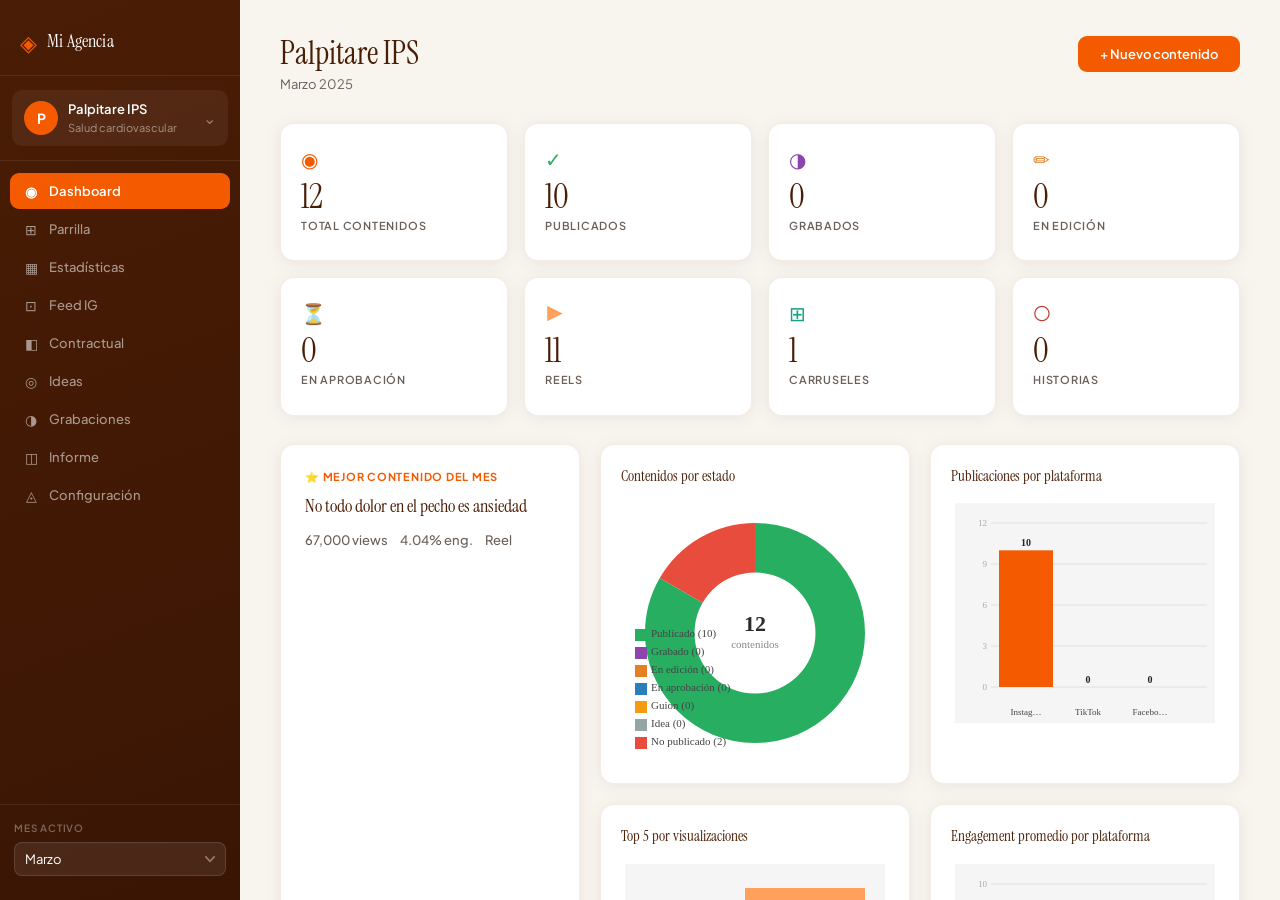
==== index.html @ dc3cc734 "Dashboard v3 — multi-marca, estadísticas, feed IG, gráficas Canvas, nuevo diseño editorial" ====
<!DOCTYPE html>
<html lang="es">
<head>
  <meta charset="UTF-8" />
  <meta name="viewport" content="width=device-width, initial-scale=1.0" />
  <title>Mi Agencia — Dashboard</title>
  <link rel="preconnect" href="https://fonts.googleapis.com" />
  <link rel="preconnect" href="https://fonts.gstatic.com" crossorigin />
  <link href="https://fonts.googleapis.com/css2?family=Instrument+Serif:ital@0;1&family=Plus+Jakarta+Sans:wght@300;400;500;600;700&display=swap" rel="stylesheet" />
  <link rel="stylesheet" href="styles.css" />
</head>
<body>

<!-- ══════════════════════════════════════════════
     SIDEBAR
═══════════════════════════════════════════════ -->
<aside class="sidebar" id="sidebar">

  <!-- Logo -->
  <div class="sidebar-logo">
    <span class="logo-icon">◈</span>
    <span class="logo-text">Mi Agencia</span>
  </div>

  <!-- Brand switcher -->
  <div class="brand-switcher" id="brandSwitcher">
    <div class="brand-current" id="brandCurrentBtn" onclick="toggleBrandDropdown()">
      <div class="brand-avatar" id="sidebarBrandAvatar"></div>
      <div class="brand-info">
        <div class="brand-name" id="sidebarBrandName">Cargando...</div>
        <div class="brand-sector" id="sidebarBrandSector"></div>
      </div>
      <span class="brand-chevron">⌄</span>
    </div>
    <div class="brand-dropdown" id="brandDropdown">
      <div class="brand-list" id="brandList"></div>
      <button class="btn-nueva-marca" onclick="openNuevaMarca()">+ Nueva marca</button>
    </div>
  </div>

  <!-- Navigation -->
  <nav class="sidebar-nav" id="sidebarNav">
    <button class="nav-item active" data-tab="dashboard"    onclick="switchTab('dashboard')"><span class="nav-icon">◉</span> Dashboard</button>
    <button class="nav-item"        data-tab="parrilla"     onclick="switchTab('parrilla')"><span class="nav-icon">⊞</span> Parrilla</button>
    <button class="nav-item"        data-tab="estadisticas" onclick="switchTab('estadisticas')"><span class="nav-icon">▦</span> Estadísticas</button>
    <button class="nav-item"        data-tab="feed"         onclick="switchTab('feed')"><span class="nav-icon">⊡</span> Feed IG</button>
    <button class="nav-item"        data-tab="contractual"  onclick="switchTab('contractual')"><span class="nav-icon">◧</span> Contractual</button>
    <button class="nav-item"        data-tab="ideas"        onclick="switchTab('ideas')"><span class="nav-icon">◎</span> Ideas</button>
    <button class="nav-item"        data-tab="grabaciones"  onclick="switchTab('grabaciones')"><span class="nav-icon">◑</span> Grabaciones</button>
    <button class="nav-item"        data-tab="informe"      onclick="switchTab('informe')"><span class="nav-icon">◫</span> Informe</button>
    <button class="nav-item"        data-tab="configuracion" onclick="switchTab('configuracion')"><span class="nav-icon">◬</span> Configuración</button>
  </nav>

  <!-- Month selector -->
  <div class="sidebar-month">
    <label class="month-label">Mes activo</label>
    <select class="month-select" id="monthSelect" onchange="onMonthChange()">
      <option>Enero</option><option>Febrero</option><option>Marzo</option>
      <option>Abril</option><option>Mayo</option><option>Junio</option>
      <option>Julio</option><option>Agosto</option><option>Septiembre</option>
      <option>Octubre</option><option>Noviembre</option><option>Diciembre</option>
    </select>
  </div>

</aside>

<!-- ══════════════════════════════════════════════
     MAIN CONTENT
═══════════════════════════════════════════════ -->
<main class="main-content" id="mainContent">

  <!-- ── TAB: DASHBOARD ── -->
  <div class="tab-panel active" id="tab-dashboard">
    <div class="page-header">
      <div>
        <h1 class="page-title" id="dashBrandName">Dashboard</h1>
        <p class="page-subtitle" id="dashMonth"></p>
      </div>
      <button class="btn-primary" onclick="openNuevoContenido()">+ Nuevo contenido</button>
    </div>
    <div class="kpi-grid" id="kpiGrid"></div>
    <div class="dashboard-lower">
      <div class="best-content-card" id="bestContentCard"></div>
      <div class="charts-grid-2x2">
        <div class="chart-card">
          <h3 class="chart-title">Contenidos por estado</h3>
          <canvas id="chartDonut" width="260" height="260"></canvas>
        </div>
        <div class="chart-card">
          <h3 class="chart-title">Publicaciones por plataforma</h3>
          <canvas id="chartPlatforms" width="260" height="220"></canvas>
        </div>
        <div class="chart-card">
          <h3 class="chart-title">Top 5 por visualizaciones</h3>
          <canvas id="chartTop5" width="260" height="220"></canvas>
        </div>
        <div class="chart-card">
          <h3 class="chart-title">Engagement promedio por plataforma</h3>
          <canvas id="chartEngagement" width="260" height="220"></canvas>
        </div>
      </div>
    </div>
    <div class="compliance-section" id="dashCompliance"></div>
  </div>

  <!-- ── TAB: PARRILLA ── -->
  <div class="tab-panel" id="tab-parrilla">
    <div class="page-header">
      <div>
        <h1 class="page-title">Parrilla de contenidos</h1>
        <p class="page-subtitle" id="parrillaBrandMonth"></p>
      </div>
      <button class="btn-primary" onclick="openNuevoContenido()">+ Nuevo contenido</button>
    </div>
    <div class="filter-row">
      <div class="filter-group">
        <label>Mes</label>
        <select id="filterMes" onchange="renderParrilla()">
          <option value="">Todos</option>
          <option>Enero</option><option>Febrero</option><option>Marzo</option>
          <option>Abril</option><option>Mayo</option><option>Junio</option>
          <option>Julio</option><option>Agosto</option><option>Septiembre</option>
          <option>Octubre</option><option>Noviembre</option><option>Diciembre</option>
        </select>
      </div>
      <div class="filter-group">
        <label>Estado</label>
        <select id="filterEstado" onchange="renderParrilla()">
          <option value="">Todos</option>
          <option>Idea</option><option>Guion</option><option>Grabado</option>
          <option>En edición</option><option>En aprobación</option>
          <option>Aprobado</option><option>Publicado</option><option>No publicado</option>
        </select>
      </div>
      <div class="filter-group">
        <label>Tipo</label>
        <select id="filterTipo" onchange="renderParrilla()">
          <option value="">Todos</option>
          <option>Reel</option><option>Carrusel</option><option>Historia</option><option>Post</option>
        </select>
      </div>
      <div class="filter-group">
        <label>Plataforma</label>
        <select id="filterPlataforma" onchange="renderParrilla()">
          <option value="">Todas</option>
          <option value="ig">Instagram</option>
          <option value="tk">TikTok</option>
          <option value="fb">Facebook</option>
        </select>
      </div>
    </div>
    <div class="table-wrapper">
      <table class="data-table" id="parrillaTable">
        <thead>
          <tr>
            <th>#</th><th>Mes</th><th>Tipo</th><th>Tema / Idea</th><th>Objetivo</th>
            <th>Estado</th><th>IG</th><th>TK</th><th>FB</th>
            <th>Hook</th><th>CTA</th><th>Obs</th><th>F. Aprobación</th><th>Acciones</th>
          </tr>
        </thead>
        <tbody id="parrillaBody"></tbody>
      </table>
    </div>
  </div>

  <!-- ── TAB: ESTADÍSTICAS ── -->
  <div class="tab-panel" id="tab-estadisticas">
    <div class="page-header">
      <div>
        <h1 class="page-title">Estadísticas</h1>
        <p class="page-subtitle" id="statsBrandMonth"></p>
      </div>
    </div>
    <div class="stats-summary-grid" id="statsSummary"></div>
    <div class="table-wrapper" style="margin-top:24px;">
      <table class="data-table" id="statsTable">
        <thead>
          <tr>
            <th>#</th><th>Contenido</th><th>Tipo</th>
            <th>IG Views</th><th>IG Eng%</th>
            <th>TK Views</th><th>TK Eng%</th>
            <th>FB Views</th><th>Acciones</th>
          </tr>
        </thead>
        <tbody id="statsBody"></tbody>
      </table>
    </div>
    <div class="charts-grid-2col" style="margin-top:32px;">
      <div class="chart-card">
        <h3 class="chart-title">Top contenidos por visualizaciones</h3>
        <canvas id="chartStatsTop" width="340" height="240"></canvas>
      </div>
      <div class="chart-card">
        <h3 class="chart-title">Engagement por plataforma</h3>
        <canvas id="chartStatsEng" width="340" height="240"></canvas>
      </div>
    </div>
  </div>

  <!-- ── TAB: FEED IG ── -->
  <div class="tab-panel" id="tab-feed">
    <div class="page-header">
      <div>
        <h1 class="page-title">Feed Instagram</h1>
        <p class="page-subtitle" id="feedBrandMonth"></p>
      </div>
      <div class="feed-header-actions">
        <div class="toggle-group">
          <button class="toggle-btn active" id="btnGridView"  onclick="setFeedView('grid')">⊞ Grid View</button>
          <button class="toggle-btn"        id="btnPhoneView" onclick="setFeedView('phone')">📱 Vista Celular</button>
        </div>
        <button class="btn-secondary" onclick="markFeedApproved()">Marcar feed aprobado</button>
      </div>
    </div>
    <div class="feed-approval-bar" id="feedApprovalBar"></div>
    <!-- Grid view -->
    <div id="feedGridView">
      <div class="feed-grid" id="feedGrid"></div>
      <div class="feed-legend" id="feedLegend"></div>
    </div>
    <!-- Phone view -->
    <div id="feedPhoneView" style="display:none;">
      <div class="phone-mockup-wrap">
        <div class="phone-mockup">
          <div class="phone-screen">
            <div class="ig-header">
              <div class="ig-profile-pic" id="igProfilePic"></div>
              <span class="ig-handle" id="igHandle">palpitare_ips</span>
            </div>
            <div class="feed-grid-phone" id="feedGridPhone"></div>
          </div>
        </div>
      </div>
    </div>
  </div>

  <!-- ── TAB: CONTRACTUAL ── -->
  <div class="tab-panel" id="tab-contractual">
    <div class="page-header">
      <div>
        <h1 class="page-title">Seguimiento contractual</h1>
        <p class="page-subtitle" id="contractBrandMonth"></p>
      </div>
    </div>
    <div id="contractualContent"></div>
  </div>

  <!-- ── TAB: IDEAS ── -->
  <div class="tab-panel" id="tab-ideas">
    <div class="page-header">
      <div>
        <h1 class="page-title">Banco de ideas</h1>
        <p class="page-subtitle" id="ideasBrandMonth"></p>
      </div>
      <button class="btn-primary" onclick="openNuevaIdea()">+ Nueva idea</button>
    </div>
    <div class="table-wrapper">
      <table class="data-table" id="ideasTable">
        <thead>
          <tr>
            <th>#</th><th>Idea</th><th>Hook</th><th>Categoría</th><th>Prioridad</th>
            <th>Plataforma</th><th>Referencia</th><th>Estado</th>
            <th>Fecha usada</th><th>¿Funcionó?</th><th>Métricas</th><th>Acciones</th>
          </tr>
        </thead>
        <tbody id="ideasBody"></tbody>
      </table>
    </div>
  </div>

  <!-- ── TAB: GRABACIONES ── -->
  <div class="tab-panel" id="tab-grabaciones">
    <div class="page-header">
      <div>
        <h1 class="page-title">Sesiones de grabación</h1>
        <p class="page-subtitle" id="grabBrandMonth"></p>
      </div>
      <button class="btn-primary" onclick="openNuevaGrabacion()">+ Nueva sesión</button>
    </div>
    <div class="table-wrapper">
      <table class="data-table" id="grabTable">
        <thead>
          <tr>
            <th>#</th><th>Fecha</th><th>Lugar</th><th>Persona</th>
            <th>Videos</th><th>Tomas</th><th>Pendientes</th>
            <th>Vestuario</th><th>Props</th><th>Estado edición</th>
            <th>F. Entrega</th><th>Obs</th><th>Acciones</th>
          </tr>
        </thead>
        <tbody id="grabBody"></tbody>
      </table>
    </div>
  </div>

  <!-- ── TAB: INFORME ── -->
  <div class="tab-panel" id="tab-informe">
    <div class="page-header">
      <div>
        <h1 class="page-title">Informe mensual</h1>
        <p class="page-subtitle" id="informeBrandMonth"></p>
      </div>
      <div style="display:flex;gap:12px;flex-wrap:wrap;">
        <button class="btn-primary"   onclick="generateInforme()">Generar informe</button>
        <button class="btn-secondary" onclick="copyInforme()">Copiar</button>
        <button class="btn-secondary" onclick="downloadInforme()">Descargar .txt</button>
      </div>
    </div>
    <div id="informeContent"></div>
  </div>

  <!-- ── TAB: CONFIGURACIÓN ── -->
  <div class="tab-panel" id="tab-configuracion">
    <div class="page-header">
      <div>
        <h1 class="page-title">Configuración de marca</h1>
        <p class="page-subtitle" id="configBrandName"></p>
      </div>
    </div>
    <div id="configuracionContent"></div>
  </div>

</main>

<!-- ══════════════════════════════════════════════
     TOAST NOTIFICATION
═══════════════════════════════════════════════ -->
<div class="toast" id="toast"></div>

<!-- ══════════════════════════════════════════════
     MODALS
═══════════════════════════════════════════════ -->

<!-- Modal: Nuevo/Editar Contenido -->
<div class="modal-overlay" id="modal-contenido">
  <div class="modal modal-large">
    <div class="modal-header">
      <h2 class="modal-title" id="modalContenidoTitle">Nuevo contenido</h2>
      <button class="modal-close" onclick="closeModal('modal-contenido')">✕</button>
    </div>
    <div class="modal-body">
      <input type="hidden" id="contenidoId" />
      <div class="form-section">
        <h3 class="form-section-title">Información general</h3>
        <div class="form-grid-3">
          <div class="form-group">
            <label>Mes</label>
            <select id="cMes">
              <option>Enero</option><option>Febrero</option><option>Marzo</option>
              <option>Abril</option><option>Mayo</option><option>Junio</option>
              <option>Julio</option><option>Agosto</option><option>Septiembre</option>
              <option>Octubre</option><option>Noviembre</option><option>Diciembre</option>
            </select>
          </div>
          <div class="form-group">
            <label>Tipo</label>
            <select id="cTipo">
              <option>Reel</option><option>Carrusel</option><option>Historia</option><option>Post</option>
            </select>
          </div>
          <div class="form-group">
            <label>Objetivo</label>
            <select id="cObjetivo">
              <option>Educación</option><option>Autoridad</option>
              <option>Conversión</option><option>Humanización</option>
            </select>
          </div>
        </div>
        <div class="form-group">
          <label>Tema / Idea</label>
          <input type="text" id="cIdea" placeholder="Describe el tema del contenido..." />
        </div>
        <div class="form-grid-2">
          <div class="form-group">
            <label>Hook</label>
            <input type="text" id="cHook" placeholder="¿Qué engancha al inicio?" />
          </div>
          <div class="form-group">
            <label>CTA</label>
            <input type="text" id="cCta" placeholder="Llamada a la acción..." />
          </div>
        </div>
        <div class="form-grid-3">
          <div class="form-group">
            <label>Estado</label>
            <select id="cEstado">
              <option>Idea</option><option>Guion</option><option>Grabado</option>
              <option>En edición</option><option>En aprobación</option>
              <option>Aprobado</option><option>Publicado</option><option>No publicado</option>
            </select>
          </div>
          <div class="form-group">
            <label>Aprobó cliente</label>
            <select id="cClientAprobo">
              <option value="">— Sin definir —</option>
              <option>Sí</option><option>No</option><option>Pendiente</option>
            </select>
          </div>
          <div class="form-group">
            <label>Fecha aprobación</label>
            <input type="date" id="cFechaAprobacion" />
          </div>
        </div>
        <div class="form-group">
          <label>Observaciones</label>
          <textarea id="cObs" rows="2" placeholder="Notas adicionales..."></textarea>
        </div>
      </div>

      <div class="form-section">
        <h3 class="form-section-title">Publicación por plataforma</h3>
        <div id="platformAccordions"></div>
      </div>
    </div>
    <div class="modal-footer">
      <button class="btn-ghost"    onclick="closeModal('modal-contenido')">Cancelar</button>
      <button class="btn-primary"  onclick="saveContenido()">Guardar contenido</button>
    </div>
  </div>
</div>

<!-- Modal: Stats -->
<div class="modal-overlay" id="modal-stats">
  <div class="modal modal-large">
    <div class="modal-header">
      <h2 class="modal-title" id="statsModalTitle">Estadísticas del contenido</h2>
      <button class="modal-close" onclick="closeModal('modal-stats')">✕</button>
    </div>
    <div class="modal-body">
      <input type="hidden" id="statsContenidoId" />
      <p class="stats-content-name" id="statsContenidoName"></p>
      <div class="platform-tabs" id="statsPlatformTabs">
        <button class="platform-tab active" data-plat="instagram" onclick="switchStatsPlatform('instagram')">Instagram</button>
        <button class="platform-tab" data-plat="tiktok"    onclick="switchStatsPlatform('tiktok')">TikTok</button>
        <button class="platform-tab" data-plat="facebook"  onclick="switchStatsPlatform('facebook')">Facebook</button>
      </div>
      <div id="statsFormArea"></div>
      <div class="stats-engagement-box" id="statsEngagementBox"></div>
    </div>
    <div class="modal-footer">
      <button class="btn-ghost"   onclick="closeModal('modal-stats')">Cancelar</button>
      <button class="btn-primary" onclick="saveStats()">Guardar stats</button>
    </div>
  </div>
</div>

<!-- Modal: Idea -->
<div class="modal-overlay" id="modal-idea">
  <div class="modal">
    <div class="modal-header">
      <h2 class="modal-title" id="modalIdeaTitle">Nueva idea</h2>
      <button class="modal-close" onclick="closeModal('modal-idea')">✕</button>
    </div>
    <div class="modal-body">
      <input type="hidden" id="ideaId" />
      <div class="form-group">
        <label>Idea / Tema</label>
        <input type="text" id="iIdea" placeholder="Describe la idea..." />
      </div>
      <div class="form-group">
        <label>Hook</label>
        <input type="text" id="iHook" placeholder="¿Cómo enganchar?" />
      </div>
      <div class="form-grid-2">
        <div class="form-group">
          <label>Categoría</label>
          <select id="iCategoria">
            <option>Educación</option><option>Autoridad</option>
            <option>Conversión</option><option>Humanización</option><option>Tendencia</option>
          </select>
        </div>
        <div class="form-group">
          <label>Prioridad</label>
          <select id="iPrioridad">
            <option>Alta</option><option>Media</option><option>Baja</option>
          </select>
        </div>
      </div>
      <div class="form-grid-2">
        <div class="form-group">
          <label>Plataforma</label>
          <select id="iPlataforma">
            <option>Instagram</option><option>TikTok</option>
            <option>Facebook</option><option>Todas</option>
          </select>
        </div>
        <div class="form-group">
          <label>Estado</label>
          <select id="iEstado">
            <option>Pendiente</option><option>En uso</option>
            <option>Usada</option><option>Descartada</option>
          </select>
        </div>
      </div>
      <div class="form-group">
        <label>Referencia (URL o descripción)</label>
        <input type="text" id="iReferencia" placeholder="https://..." />
      </div>
      <div class="form-grid-2">
        <div class="form-group">
          <label>Fecha usada</label>
          <input type="date" id="iFechaUsada" />
        </div>
        <div class="form-group">
          <label>¿Funcionó?</label>
          <select id="iFunciono">
            <option value="">— Sin evaluar —</option>
            <option>Sí</option><option>No</option><option>Parcialmente</option>
          </select>
        </div>
      </div>
      <div class="form-group">
        <label>Métricas obtenidas</label>
        <textarea id="iMetricas" rows="2" placeholder="Ej: 20k views, 4.2% engagement..."></textarea>
      </div>
    </div>
    <div class="modal-footer">
      <button class="btn-ghost"   onclick="closeModal('modal-idea')">Cancelar</button>
      <button class="btn-primary" onclick="saveIdea()">Guardar idea</button>
    </div>
  </div>
</div>

<!-- Modal: Grabación -->
<div class="modal-overlay" id="modal-grabacion">
  <div class="modal modal-large">
    <div class="modal-header">
      <h2 class="modal-title" id="modalGrabTitle">Nueva sesión de grabación</h2>
      <button class="modal-close" onclick="closeModal('modal-grabacion')">✕</button>
    </div>
    <div class="modal-body">
      <input type="hidden" id="grabId" />
      <div class="form-grid-3">
        <div class="form-group">
          <label>Fecha</label>
          <input type="date" id="gFecha" />
        </div>
        <div class="form-group">
          <label>Lugar</label>
          <input type="text" id="gLugar" placeholder="Consultorio, estudio..." />
        </div>
        <div class="form-group">
          <label>Persona(s)</label>
          <input type="text" id="gPersona" placeholder="Dr. García, Paciente..." />
        </div>
      </div>
      <div class="form-grid-3">
        <div class="form-group">
          <label>Cantidad de videos</label>
          <input type="number" id="gVideos" min="0" placeholder="0" />
        </div>
        <div class="form-group">
          <label>Tomas totales</label>
          <input type="number" id="gTomas" min="0" placeholder="0" />
        </div>
        <div class="form-group">
          <label>Pendientes de grabar</label>
          <input type="number" id="gPendientes" min="0" placeholder="0" />
        </div>
      </div>
      <div class="form-grid-2">
        <div class="form-group">
          <label>Vestuario</label>
          <input type="text" id="gVestuario" placeholder="Describe el atuendo..." />
        </div>
        <div class="form-group">
          <label>Props / utilería</label>
          <input type="text" id="gProps" placeholder="Materiales, elementos..." />
        </div>
      </div>
      <div class="form-grid-2">
        <div class="form-group">
          <label>Estado de edición</label>
          <select id="gEstadoEdicion">
            <option>Sin editar</option><option>En edición</option>
            <option>Editado</option><option>Entregado</option>
          </select>
        </div>
        <div class="form-group">
          <label>Fecha de entrega</label>
          <input type="date" id="gFechaEntrega" />
        </div>
      </div>
      <div class="form-group">
        <label>Observaciones</label>
        <textarea id="gObs" rows="2" placeholder="Notas de la sesión..."></textarea>
      </div>
    </div>
    <div class="modal-footer">
      <button class="btn-ghost"   onclick="closeModal('modal-grabacion')">Cancelar</button>
      <button class="btn-primary" onclick="saveGrabacion()">Guardar sesión</button>
    </div>
  </div>
</div>

<!-- Modal: Nueva/Editar Marca -->
<div class="modal-overlay" id="modal-marca">
  <div class="modal">
    <div class="modal-header">
      <h2 class="modal-title" id="modalMarcaTitle">Nueva marca</h2>
      <button class="modal-close" onclick="closeModal('modal-marca')">✕</button>
    </div>
    <div class="modal-body">
      <input type="hidden" id="marcaId" />
      <div class="form-grid-2">
        <div class="form-group">
          <label>Nombre de marca</label>
          <input type="text" id="mNombre" placeholder="Ej: Palpitare IPS" />
        </div>
        <div class="form-group">
          <label>Sector / Industria</label>
          <input type="text" id="mSector" placeholder="Ej: Salud cardiovascular" />
        </div>
      </div>
      <div class="form-grid-2">
        <div class="form-group">
          <label>Color de marca</label>
          <input type="color" id="mColor" value="#F45A00" />
        </div>
        <div class="form-group"></div>
      </div>
      <div class="form-grid-3">
        <div class="form-group">
          <label>Handle Instagram</label>
          <input type="text" id="mIgHandle" placeholder="@cuenta" />
        </div>
        <div class="form-group">
          <label>Handle TikTok</label>
          <input type="text" id="mTkHandle" placeholder="@cuenta" />
        </div>
        <div class="form-group">
          <label>Página Facebook</label>
          <input type="text" id="mFbHandle" placeholder="Nombre de página" />
        </div>
      </div>
      <div class="form-group">
        <label>Plataformas activas</label>
        <div class="checkboxes-row">
          <label class="checkbox-label"><input type="checkbox" id="mPlatIg" value="instagram" /> Instagram</label>
          <label class="checkbox-label"><input type="checkbox" id="mPlatTk" value="tiktok" /> TikTok</label>
          <label class="checkbox-label"><input type="checkbox" id="mPlatFb" value="facebook" /> Facebook</label>
          <label class="checkbox-label"><input type="checkbox" id="mPlatYt" value="youtube" /> YouTube</label>
          <label class="checkbox-label"><input type="checkbox" id="mPlatLi" value="linkedin" /> LinkedIn</label>
        </div>
      </div>
      <div class="form-grid-3">
        <div class="form-group">
          <label>Mínimo publicaciones/mes</label>
          <input type="number" id="mMinPub" min="1" value="8" />
        </div>
        <div class="form-group">
          <label>Ideal publicaciones/mes</label>
          <input type="number" id="mIdealPub" min="1" value="12" />
        </div>
        <div class="form-group">
          <label>Meta historias/mes</label>
          <input type="number" id="mHistMeta" min="1" value="12" />
        </div>
      </div>
      <div class="form-grid-2">
        <div class="form-group">
          <label>Reunión mensual requerida</label>
          <select id="mRequireMeeting">
            <option value="true">Sí</option><option value="false">No</option>
          </select>
        </div>
        <div class="form-group">
          <label>Reporte mensual requerido</label>
          <select id="mRequireReport">
            <option value="true">Sí</option><option value="false">No</option>
          </select>
        </div>
      </div>
    </div>
    <div class="modal-footer">
      <button class="btn-ghost"   onclick="closeModal('modal-marca')">Cancelar</button>
      <button class="btn-primary" onclick="saveMarca()">Guardar marca</button>
    </div>
  </div>
</div>

<!-- Modal: Confirmar -->
<div class="modal-overlay" id="modal-confirm">
  <div class="modal modal-sm">
    <div class="modal-header">
      <h2 class="modal-title" id="confirmTitle">¿Confirmar acción?</h2>
      <button class="modal-close" onclick="closeModal('modal-confirm')">✕</button>
    </div>
    <div class="modal-body">
      <p id="confirmMsg" style="color:#2B2B2B;line-height:1.6;"></p>
    </div>
    <div class="modal-footer">
      <button class="btn-ghost"   onclick="closeModal('modal-confirm')">Cancelar</button>
      <button class="btn-danger"  id="confirmBtn">Confirmar</button>
    </div>
  </div>
</div>

<script src="script.js"></script>
</body>
</html>
---- styles.css ----
/* ══════════════════════════════════════════════
   MI AGENCIA — Dashboard RRSS
   Design system: warm, editorial, premium
   Palette: café oscuro, naranja, beige, marfil
   Fonts: Instrument Serif + Plus Jakarta Sans
═══════════════════════════════════════════════ */

/* ── Reset & base ── */
*, *::before, *::after { box-sizing: border-box; margin: 0; padding: 0; }

:root {
  --cafe:      #4A1D05;
  --cafe-dark: #3a1504;
  --naranja:   #F45A00;
  --naranja-s: #FFA15C;
  --beige:     #D7C2A8;
  --marfil:    #F8F5EF;
  --blanco:    #FFFFFF;
  --texto:     #2B2B2B;
  --texto-m:   #6B6059;
  --shadow:    0 2px 16px rgba(74,29,5,0.08);
  --shadow-md: 0 4px 24px rgba(74,29,5,0.12);
  --r-card:    14px;
  --r-input:   8px;
  --sidebar-w: 240px;
}

html, body {
  height: 100%;
  font-family: 'Plus Jakarta Sans', sans-serif;
  background: var(--marfil);
  color: var(--texto);
  font-size: 14px;
  line-height: 1.5;
  overflow: hidden;
}

/* ══════════════════════════════════════════════
   LAYOUT
═══════════════════════════════════════════════ */
.sidebar {
  position: fixed;
  top: 0; left: 0;
  width: var(--sidebar-w);
  height: 100vh;
  background: linear-gradient(160deg, var(--cafe) 0%, var(--cafe-dark) 100%);
  display: flex;
  flex-direction: column;
  overflow-y: auto;
  overflow-x: hidden;
  z-index: 100;
  scrollbar-width: thin;
  scrollbar-color: rgba(255,255,255,0.15) transparent;
}
.sidebar::-webkit-scrollbar { width: 4px; }
.sidebar::-webkit-scrollbar-thumb { background: rgba(255,255,255,0.15); border-radius: 4px; }

.main-content {
  margin-left: var(--sidebar-w);
  height: 100vh;
  overflow-y: auto;
  padding: 36px 40px;
  scrollbar-width: thin;
  scrollbar-color: var(--beige) transparent;
}
.main-content::-webkit-scrollbar { width: 6px; }
.main-content::-webkit-scrollbar-thumb { background: var(--beige); border-radius: 4px; }

/* ══════════════════════════════════════════════
   SIDEBAR INTERNALS
═══════════════════════════════════════════════ */

/* Logo */
.sidebar-logo {
  display: flex;
  align-items: center;
  gap: 10px;
  padding: 28px 20px 20px;
  border-bottom: 1px solid rgba(255,255,255,0.08);
}
.logo-icon {
  font-size: 22px;
  color: var(--naranja);
  line-height: 1;
}
.logo-text {
  font-family: 'Instrument Serif', serif;
  font-size: 18px;
  color: #fff;
  letter-spacing: 0.01em;
}

/* Brand switcher */
.brand-switcher {
  padding: 14px 12px;
  border-bottom: 1px solid rgba(255,255,255,0.08);
  position: relative;
}
.brand-current {
  display: flex;
  align-items: center;
  gap: 10px;
  padding: 10px 12px;
  border-radius: 10px;
  cursor: pointer;
  transition: background 0.2s;
  background: rgba(255,255,255,0.06);
}
.brand-current:hover { background: rgba(255,255,255,0.1); }
.brand-avatar {
  width: 34px; height: 34px;
  border-radius: 50%;
  background: var(--naranja);
  display: flex; align-items: center; justify-content: center;
  font-weight: 700; font-size: 14px; color: #fff;
  flex-shrink: 0;
}
.brand-info { flex: 1; min-width: 0; }
.brand-name  { font-size: 13px; font-weight: 600; color: #fff; white-space: nowrap; overflow: hidden; text-overflow: ellipsis; }
.brand-sector{ font-size: 11px; color: rgba(255,255,255,0.5); white-space: nowrap; overflow: hidden; text-overflow: ellipsis; }
.brand-chevron { color: rgba(255,255,255,0.4); font-size: 16px; line-height: 1; }

.brand-dropdown {
  display: none;
  background: rgba(255,255,255,0.05);
  border-radius: 10px;
  margin-top: 6px;
  overflow: hidden;
  border: 1px solid rgba(255,255,255,0.1);
}
.brand-dropdown.open { display: block; }

.brand-list-item {
  display: flex;
  align-items: center;
  gap: 8px;
  padding: 9px 12px;
  cursor: pointer;
  transition: background 0.15s;
}
.brand-list-item:hover { background: rgba(255,255,255,0.08); }
.brand-list-item.active { background: rgba(244,90,0,0.25); }
.brand-list-item .brand-item-avatar {
  width: 26px; height: 26px; border-radius: 50%;
  display: flex; align-items: center; justify-content: center;
  font-size: 11px; font-weight: 700; color: #fff; flex-shrink: 0;
}
.brand-item-name { flex: 1; font-size: 12px; color: #fff; font-weight: 500; }
.brand-item-actions { display: flex; gap: 4px; opacity: 0; transition: opacity 0.15s; }
.brand-list-item:hover .brand-item-actions { opacity: 1; }
.brand-item-btn {
  background: none; border: none;
  color: rgba(255,255,255,0.5); cursor: pointer;
  font-size: 12px; padding: 2px 4px; border-radius: 4px;
  transition: color 0.15s, background 0.15s;
}
.brand-item-btn:hover { color: #fff; background: rgba(255,255,255,0.1); }

.btn-nueva-marca {
  width: 100%; padding: 10px 12px;
  background: none; border: none; border-top: 1px solid rgba(255,255,255,0.1);
  color: var(--naranja-s); font-size: 12px; font-weight: 600;
  cursor: pointer; text-align: left;
  font-family: 'Plus Jakarta Sans', sans-serif;
  transition: background 0.15s;
}
.btn-nueva-marca:hover { background: rgba(255,255,255,0.06); }

/* Nav */
.sidebar-nav {
  flex: 1;
  padding: 12px 10px;
  display: flex;
  flex-direction: column;
  gap: 2px;
}
.nav-item {
  display: flex;
  align-items: center;
  gap: 9px;
  padding: 9px 12px;
  border-radius: 9px;
  border: none;
  background: none;
  color: rgba(255,255,255,0.55);
  font-size: 13px;
  font-weight: 500;
  font-family: 'Plus Jakarta Sans', sans-serif;
  cursor: pointer;
  text-align: left;
  width: 100%;
  transition: background 0.15s, color 0.15s;
}
.nav-item:hover { background: rgba(255,255,255,0.08); color: rgba(255,255,255,0.85); }
.nav-item.active { background: var(--naranja); color: #fff; font-weight: 600; }
.nav-icon { font-size: 14px; width: 18px; text-align: center; flex-shrink: 0; }

/* Month */
.sidebar-month {
  padding: 16px 14px 24px;
  border-top: 1px solid rgba(255,255,255,0.08);
}
.month-label {
  display: block;
  font-size: 10px;
  font-weight: 600;
  text-transform: uppercase;
  letter-spacing: 0.08em;
  color: rgba(255,255,255,0.35);
  margin-bottom: 6px;
}
.month-select {
  width: 100%;
  padding: 8px 10px;
  background: rgba(255,255,255,0.08);
  border: 1px solid rgba(255,255,255,0.12);
  border-radius: 8px;
  color: #fff;
  font-size: 13px;
  font-family: 'Plus Jakarta Sans', sans-serif;
  cursor: pointer;
  outline: none;
  appearance: none;
  -webkit-appearance: none;
  background-image: url("data:image/svg+xml,%3Csvg xmlns='http://www.w3.org/2000/svg' width='12' height='8' viewBox='0 0 12 8'%3E%3Cpath d='M1 1l5 5 5-5' stroke='rgba(255,255,255,0.4)' stroke-width='2' fill='none' stroke-linecap='round'/%3E%3C/svg%3E");
  background-repeat: no-repeat;
  background-position: right 10px center;
  background-size: 10px;
  padding-right: 28px;
}
.month-select option { background: var(--cafe); color: #fff; }
.month-select:focus { border-color: var(--naranja-s); }

/* ══════════════════════════════════════════════
   PAGE STRUCTURE
═══════════════════════════════════════════════ */
.tab-panel { display: none; }
.tab-panel.active { display: block; }

.page-header {
  display: flex;
  align-items: flex-start;
  justify-content: space-between;
  margin-bottom: 28px;
  gap: 16px;
  flex-wrap: wrap;
}
.page-title {
  font-family: 'Instrument Serif', serif;
  font-size: 32px;
  color: var(--cafe);
  line-height: 1.1;
  font-weight: 400;
}
.page-subtitle {
  font-size: 13px;
  color: var(--texto-m);
  margin-top: 4px;
  font-weight: 400;
}

/* ══════════════════════════════════════════════
   BUTTONS
═══════════════════════════════════════════════ */
.btn-primary {
  padding: 10px 22px;
  background: var(--naranja);
  color: #fff;
  border: none;
  border-radius: 9px;
  font-size: 13px;
  font-weight: 600;
  font-family: 'Plus Jakarta Sans', sans-serif;
  cursor: pointer;
  transition: background 0.2s, transform 0.1s;
  white-space: nowrap;
}
.btn-primary:hover { background: #d94e00; }
.btn-primary:active { transform: scale(0.98); }

.btn-secondary {
  padding: 10px 20px;
  background: #fff;
  color: var(--naranja);
  border: 1.5px solid var(--naranja);
  border-radius: 9px;
  font-size: 13px;
  font-weight: 600;
  font-family: 'Plus Jakarta Sans', sans-serif;
  cursor: pointer;
  transition: background 0.2s;
  white-space: nowrap;
}
.btn-secondary:hover { background: #fff5f0; }

.btn-ghost {
  padding: 10px 20px;
  background: transparent;
  color: var(--texto-m);
  border: 1.5px solid var(--beige);
  border-radius: 9px;
  font-size: 13px;
  font-weight: 500;
  font-family: 'Plus Jakarta Sans', sans-serif;
  cursor: pointer;
  transition: background 0.2s;
}
.btn-ghost:hover { background: var(--marfil); }

.btn-danger {
  padding: 10px 20px;
  background: #EB5757;
  color: #fff;
  border: none;
  border-radius: 9px;
  font-size: 13px;
  font-weight: 600;
  font-family: 'Plus Jakarta Sans', sans-serif;
  cursor: pointer;
  transition: background 0.2s;
}
.btn-danger:hover { background: #c94040; }

.btn-icon {
  background: none;
  border: none;
  cursor: pointer;
  padding: 5px 7px;
  border-radius: 6px;
  font-size: 14px;
  color: var(--texto-m);
  transition: background 0.15s, color 0.15s;
}
.btn-icon:hover { background: var(--marfil); color: var(--naranja); }
.btn-icon.danger:hover { color: #EB5757; background: #fff0f0; }

/* ══════════════════════════════════════════════
   KPI CARDS — DASHBOARD
═══════════════════════════════════════════════ */
.kpi-grid {
  display: grid;
  grid-template-columns: repeat(auto-fill, minmax(180px, 1fr));
  gap: 16px;
  margin-bottom: 28px;
}
.kpi-card {
  background: var(--blanco);
  border-radius: var(--r-card);
  padding: 20px 20px 18px;
  box-shadow: var(--shadow);
  border: 1px solid rgba(215,194,168,0.3);
  transition: box-shadow 0.2s, transform 0.2s;
}
.kpi-card:hover { box-shadow: var(--shadow-md); transform: translateY(-2px); }
.kpi-label {
  font-size: 11px;
  font-weight: 600;
  text-transform: uppercase;
  letter-spacing: 0.07em;
  color: var(--texto-m);
  margin-bottom: 8px;
}
.kpi-value {
  font-family: 'Instrument Serif', serif;
  font-size: 34px;
  color: var(--cafe);
  line-height: 1;
  margin-bottom: 4px;
}
.kpi-sub {
  font-size: 11px;
  color: var(--beige);
  font-weight: 500;
}
.kpi-card.accent .kpi-value { color: var(--naranja); }
.kpi-card.success .kpi-value { color: #27AE60; }
.kpi-card.warning .kpi-value { color: #E2994A; }

/* ══════════════════════════════════════════════
   DASHBOARD LOWER SECTION
═══════════════════════════════════════════════ */
.dashboard-lower {
  display: grid;
  grid-template-columns: 300px 1fr;
  gap: 20px;
  margin-bottom: 28px;
}
@media (max-width: 1100px) {
  .dashboard-lower { grid-template-columns: 1fr; }
}

.best-content-card {
  background: var(--blanco);
  border-radius: var(--r-card);
  padding: 24px;
  box-shadow: var(--shadow);
  border: 1px solid rgba(215,194,168,0.3);
}
.best-content-card h3 {
  font-family: 'Instrument Serif', serif;
  font-size: 17px;
  color: var(--cafe);
  margin-bottom: 16px;
  font-weight: 400;
}
.best-content-idea {
  font-size: 14px;
  font-weight: 600;
  color: var(--texto);
  margin-bottom: 8px;
  line-height: 1.4;
}
.best-content-stat {
  font-size: 28px;
  font-family: 'Instrument Serif', serif;
  color: var(--naranja);
  margin-bottom: 4px;
}
.best-content-label { font-size: 11px; color: var(--texto-m); }
.best-content-badges { display: flex; gap: 6px; flex-wrap: wrap; margin-top: 12px; }

/* Charts grid */
.charts-grid-2x2 {
  display: grid;
  grid-template-columns: 1fr 1fr;
  grid-template-rows: auto auto;
  gap: 16px;
}
@media (max-width: 900px) {
  .charts-grid-2x2 { grid-template-columns: 1fr; }
}
.charts-grid-2col {
  display: grid;
  grid-template-columns: 1fr 1fr;
  gap: 16px;
}
@media (max-width: 900px) {
  .charts-grid-2col { grid-template-columns: 1fr; }
}

.chart-card {
  background: var(--blanco);
  border-radius: var(--r-card);
  padding: 20px;
  box-shadow: var(--shadow);
  border: 1px solid rgba(215,194,168,0.3);
  display: flex;
  flex-direction: column;
  align-items: center;
}
.chart-title {
  font-family: 'Instrument Serif', serif;
  font-size: 15px;
  color: var(--cafe);
  margin-bottom: 16px;
  font-weight: 400;
  align-self: flex-start;
}
.chart-card canvas { max-width: 100%; height: auto; }

/* Contract compliance */
.compliance-section {
  background: var(--blanco);
  border-radius: var(--r-card);
  padding: 24px;
  box-shadow: var(--shadow);
  border: 1px solid rgba(215,194,168,0.3);
  margin-bottom: 8px;
}
.compliance-section h3 {
  font-family: 'Instrument Serif', serif;
  font-size: 17px;
  color: var(--cafe);
  margin-bottom: 18px;
  font-weight: 400;
}
.progress-row {
  margin-bottom: 14px;
}
.progress-label {
  display: flex;
  justify-content: space-between;
  margin-bottom: 5px;
  font-size: 12px;
  color: var(--texto-m);
}
.progress-bar-bg {
  height: 8px;
  background: var(--marfil);
  border-radius: 99px;
  overflow: hidden;
  border: 1px solid var(--beige);
}
.progress-bar-fill {
  height: 100%;
  border-radius: 99px;
  transition: width 0.5s ease;
}
.fill-green  { background: #27AE60; }
.fill-yellow { background: #F2C94C; }
.fill-red    { background: #EB5757; }

/* ══════════════════════════════════════════════
   TABLES
═══════════════════════════════════════════════ */
.filter-row {
  display: flex;
  gap: 12px;
  margin-bottom: 20px;
  flex-wrap: wrap;
  align-items: flex-end;
}
.filter-group {
  display: flex;
  flex-direction: column;
  gap: 4px;
}
.filter-group label {
  font-size: 11px;
  font-weight: 600;
  text-transform: uppercase;
  letter-spacing: 0.06em;
  color: var(--texto-m);
}
.filter-group select {
  padding: 7px 28px 7px 10px;
  border: 1.5px solid var(--beige);
  border-radius: var(--r-input);
  background: var(--blanco);
  font-size: 13px;
  font-family: 'Plus Jakarta Sans', sans-serif;
  color: var(--texto);
  cursor: pointer;
  outline: none;
  appearance: none;
  -webkit-appearance: none;
  background-image: url("data:image/svg+xml,%3Csvg xmlns='http://www.w3.org/2000/svg' width='12' height='8' viewBox='0 0 12 8'%3E%3Cpath d='M1 1l5 5 5-5' stroke='%236B6059' stroke-width='1.5' fill='none' stroke-linecap='round'/%3E%3C/svg%3E");
  background-repeat: no-repeat;
  background-position: right 10px center;
  background-size: 10px;
  transition: border-color 0.2s;
}
.filter-group select:focus { border-color: var(--naranja); }

.table-wrapper {
  background: var(--blanco);
  border-radius: var(--r-card);
  box-shadow: var(--shadow);
  border: 1px solid rgba(215,194,168,0.3);
  overflow: auto;
}
.data-table {
  width: 100%;
  border-collapse: collapse;
  font-size: 13px;
}
.data-table thead tr {
  border-bottom: 2px solid var(--marfil);
}
.data-table th {
  padding: 13px 14px;
  text-align: left;
  font-size: 11px;
  font-weight: 700;
  text-transform: uppercase;
  letter-spacing: 0.06em;
  color: var(--texto-m);
  white-space: nowrap;
  background: var(--blanco);
  position: sticky;
  top: 0;
  z-index: 1;
}
.data-table td {
  padding: 11px 14px;
  border-bottom: 1px solid var(--marfil);
  vertical-align: middle;
  color: var(--texto);
  max-width: 220px;
}
.data-table tbody tr:last-child td { border-bottom: none; }
.data-table tbody tr:hover td { background: #faf7f3; }

.table-empty {
  text-align: center;
  padding: 48px 24px;
  color: var(--beige);
  font-size: 14px;
  font-style: italic;
}

/* Badges */
.badge {
  display: inline-flex;
  align-items: center;
  padding: 3px 9px;
  border-radius: 99px;
  font-size: 11px;
  font-weight: 600;
  white-space: nowrap;
  line-height: 1.4;
}
.badge-publicado    { background: #E8F8EF; color: #27AE60; }
.badge-edicion      { background: #E8F2FA; color: #2D9CDB; }
.badge-aprobacion   { background: #FFF0E8; color: #F45A00; }
.badge-grabado      { background: #F0E8FA; color: #9B51E0; }
.badge-idea         { background: #F5F3EF; color: #8B7E6E; }
.badge-nopublicado  { background: #FEECEC; color: #EB5757; }
.badge-aprobado     { background: #E8F8EF; color: #1E8040; }
.badge-guion        { background: #FFF8E8; color: #B07B20; }
.badge-si           { background: #E8F8EF; color: #27AE60; }
.badge-no           { background: #F5F3EF; color: #8B7E6E; }
.badge-tipo         { background: var(--marfil); color: var(--cafe); border: 1px solid var(--beige); }
.badge-obj-edu      { background: #E8F2FA; color: #2D9CDB; }
.badge-obj-aut      { background: #F0E8FA; color: #9B51E0; }
.badge-obj-con      { background: #FFF0E8; color: #F45A00; }
.badge-obj-hum      { background: #E8F8EF; color: #27AE60; }

.actions-cell { display: flex; gap: 4px; align-items: center; white-space: nowrap; }
.cell-trunc { overflow: hidden; text-overflow: ellipsis; white-space: nowrap; max-width: 180px; display: block; }

/* ══════════════════════════════════════════════
   STATS TAB
═══════════════════════════════════════════════ */
.stats-summary-grid {
  display: grid;
  grid-template-columns: repeat(auto-fill, minmax(200px, 1fr));
  gap: 16px;
  margin-bottom: 4px;
}
.stats-summary-card {
  background: var(--blanco);
  border-radius: var(--r-card);
  padding: 20px;
  box-shadow: var(--shadow);
  border: 1px solid rgba(215,194,168,0.3);
}
.stats-summary-card .kpi-label { margin-bottom: 6px; }
.stats-summary-card .kpi-value { font-size: 28px; }

/* ══════════════════════════════════════════════
   FEED IG
═══════════════════════════════════════════════ */
.feed-header-actions {
  display: flex;
  gap: 12px;
  align-items: center;
  flex-wrap: wrap;
}
.toggle-group {
  display: flex;
  border: 1.5px solid var(--beige);
  border-radius: 9px;
  overflow: hidden;
}
.toggle-btn {
  padding: 8px 16px;
  background: var(--blanco);
  border: none;
  color: var(--texto-m);
  font-size: 12px;
  font-weight: 600;
  font-family: 'Plus Jakarta Sans', sans-serif;
  cursor: pointer;
  transition: background 0.15s, color 0.15s;
}
.toggle-btn + .toggle-btn { border-left: 1.5px solid var(--beige); }
.toggle-btn.active { background: var(--naranja); color: #fff; }

.feed-approval-bar {
  margin-bottom: 20px;
  display: flex;
  align-items: center;
  gap: 10px;
  padding: 10px 16px;
  border-radius: 9px;
  font-size: 13px;
  font-weight: 500;
  background: var(--blanco);
  border: 1px solid var(--beige);
}
.approval-dot {
  width: 9px; height: 9px;
  border-radius: 50%;
  flex-shrink: 0;
}
.approval-pendiente { background: #F2C94C; }
.approval-revision  { background: #F45A00; }
.approval-aprobado  { background: #27AE60; }

.feed-grid {
  display: grid;
  grid-template-columns: repeat(3, 1fr);
  gap: 3px;
  max-width: 720px;
  margin-bottom: 20px;
}
.feed-cell {
  aspect-ratio: 1;
  border-radius: 6px;
  overflow: hidden;
  position: relative;
  background: var(--blanco);
  border: 2px dashed var(--beige);
  cursor: pointer;
  transition: border-color 0.2s;
  user-select: none;
}
.feed-cell.has-image {
  border: none;
  background-size: cover;
  background-position: center;
}
.feed-cell.drag-over { border-color: var(--naranja); border-style: solid; }

.feed-cell-empty {
  display: flex;
  flex-direction: column;
  align-items: center;
  justify-content: center;
  height: 100%;
  color: var(--beige);
  gap: 6px;
  pointer-events: none;
}
.feed-cell-empty .plus { font-size: 28px; line-height: 1; }
.feed-cell-empty span  { font-size: 11px; font-weight: 600; text-transform: uppercase; letter-spacing: 0.05em; }

.feed-cell-overlay {
  position: absolute;
  inset: 0;
  background: rgba(74,29,5,0.82);
  display: flex;
  flex-direction: column;
  justify-content: flex-end;
  padding: 10px;
  opacity: 0;
  transition: opacity 0.2s;
}
.feed-cell:hover .feed-cell-overlay { opacity: 1; }
.feed-cell-overlay .idea-text {
  font-size: 11px;
  color: rgba(255,255,255,0.9);
  line-height: 1.3;
  margin-bottom: 6px;
  font-weight: 500;
}
.feed-cell-overlay .badge-row { display: flex; gap: 4px; flex-wrap: wrap; }

.feed-cell-top-btns {
  position: absolute;
  top: 6px; right: 6px;
  display: flex;
  gap: 4px;
  opacity: 0;
  transition: opacity 0.2s;
}
.feed-cell:hover .feed-cell-top-btns { opacity: 1; }
.feed-cell-btn {
  width: 26px; height: 26px;
  background: rgba(255,255,255,0.9);
  border: none;
  border-radius: 5px;
  font-size: 12px;
  cursor: pointer;
  display: flex; align-items: center; justify-content: center;
  color: var(--cafe);
  transition: background 0.15s;
}
.feed-cell-btn:hover { background: #fff; }

.feed-cell-pos {
  position: absolute;
  top: 6px; left: 6px;
  width: 20px; height: 20px;
  background: rgba(255,255,255,0.85);
  border-radius: 50%;
  font-size: 10px;
  font-weight: 700;
  color: var(--cafe);
  display: flex; align-items: center; justify-content: center;
}

.feed-legend {
  display: flex;
  gap: 12px;
  flex-wrap: wrap;
  font-size: 11px;
  color: var(--texto-m);
}
.legend-item { display: flex; align-items: center; gap: 5px; }
.legend-dot  { width: 8px; height: 8px; border-radius: 50%; flex-shrink: 0; }

/* Phone mockup */
.phone-mockup-wrap { display: flex; justify-content: center; padding: 32px 0; }
.phone-mockup {
  width: 320px;
  border-radius: 40px;
  border: 8px solid #2B2B2B;
  box-shadow: 0 20px 60px rgba(74,29,5,0.2), inset 0 0 0 2px #444;
  overflow: hidden;
  background: #fff;
  position: relative;
}
.phone-screen {
  height: 560px;
  overflow-y: auto;
  scrollbar-width: none;
}
.phone-screen::-webkit-scrollbar { display: none; }
.ig-header {
  display: flex;
  align-items: center;
  gap: 10px;
  padding: 12px 14px;
  border-bottom: 1px solid #f0f0f0;
  background: #fff;
  position: sticky;
  top: 0;
  z-index: 2;
}
.ig-profile-pic {
  width: 32px; height: 32px;
  border-radius: 50%;
  background: linear-gradient(135deg, #F45A00, #FFA15C);
  border: 2px solid var(--naranja);
}
.ig-handle { font-size: 13px; font-weight: 700; color: #1a1a1a; }
.feed-grid-phone {
  display: grid;
  grid-template-columns: repeat(3, 1fr);
  gap: 2px;
}
.feed-cell-phone {
  aspect-ratio: 1;
  background: var(--marfil);
  border: 1px solid #eee;
  background-size: cover;
  background-position: center;
  display: flex; align-items: center; justify-content: center;
  color: var(--beige);
  font-size: 10px;
}

/* ══════════════════════════════════════════════
   CONTRACTUAL TAB
═══════════════════════════════════════════════ */
.contractual-grid {
  display: grid;
  grid-template-columns: 1fr 1fr;
  gap: 20px;
}
@media (max-width: 900px) { .contractual-grid { grid-template-columns: 1fr; } }
.contract-card {
  background: var(--blanco);
  border-radius: var(--r-card);
  padding: 22px 24px;
  box-shadow: var(--shadow);
  border: 1px solid rgba(215,194,168,0.3);
}
.contract-card h3 {
  font-family: 'Instrument Serif', serif;
  font-size: 16px;
  color: var(--cafe);
  margin-bottom: 16px;
  font-weight: 400;
}
.semaphore-row {
  display: flex;
  align-items: center;
  gap: 10px;
  padding: 10px 0;
  border-bottom: 1px solid var(--marfil);
  font-size: 13px;
}
.semaphore-row:last-child { border-bottom: none; }
.semaphore-dot {
  width: 12px; height: 12px;
  border-radius: 50%;
  flex-shrink: 0;
}
.sem-green  { background: #27AE60; }
.sem-yellow { background: #F2C94C; }
.sem-red    { background: #EB5757; }
.sem-gray   { background: #C4C4C4; }

.toggle-switch-wrap {
  display: flex;
  align-items: center;
  gap: 12px;
  padding: 10px 0;
  border-bottom: 1px solid var(--marfil);
  font-size: 13px;
}
.toggle-switch-wrap:last-child { border-bottom: none; }
.toggle-switch {
  position: relative;
  width: 40px; height: 22px;
}
.toggle-switch input { opacity: 0; width: 0; height: 0; }
.toggle-slider {
  position: absolute;
  inset: 0;
  background: #ddd;
  border-radius: 22px;
  cursor: pointer;
  transition: background 0.2s;
}
.toggle-slider::before {
  content: '';
  position: absolute;
  width: 16px; height: 16px;
  left: 3px; top: 3px;
  background: #fff;
  border-radius: 50%;
  transition: transform 0.2s;
}
.toggle-switch input:checked + .toggle-slider { background: var(--naranja); }
.toggle-switch input:checked + .toggle-slider::before { transform: translateX(18px); }

.contract-alert {
  padding: 10px 14px;
  border-radius: 9px;
  font-size: 12px;
  margin-bottom: 8px;
  display: flex;
  gap: 8px;
  align-items: flex-start;
}
.alert-warn { background: #FFF8E8; color: #8B5E1C; border-left: 3px solid #F2C94C; }
.alert-danger { background: #FFF0F0; color: #8B2020; border-left: 3px solid #EB5757; }
.alert-ok  { background: #E8F8EF; color: #1E6B3A; border-left: 3px solid #27AE60; }

/* ══════════════════════════════════════════════
   INFORME
═══════════════════════════════════════════════ */
.informe-block {
  background: var(--blanco);
  border-radius: var(--r-card);
  padding: 28px 32px;
  box-shadow: var(--shadow);
  border: 1px solid rgba(215,194,168,0.3);
  margin-bottom: 20px;
}
.informe-block h2 {
  font-family: 'Instrument Serif', serif;
  font-size: 22px;
  color: var(--cafe);
  margin-bottom: 16px;
  font-weight: 400;
}
.informe-block h3 {
  font-size: 13px;
  font-weight: 700;
  text-transform: uppercase;
  letter-spacing: 0.06em;
  color: var(--texto-m);
  margin-bottom: 6px;
  margin-top: 16px;
}
.informe-block p, .informe-block li {
  font-size: 14px;
  line-height: 1.7;
  color: var(--texto);
}
.informe-block ul { list-style: none; padding: 0; }
.informe-block ul li::before { content: '• '; color: var(--naranja); }
.informe-metric-grid {
  display: grid;
  grid-template-columns: repeat(auto-fill, minmax(160px, 1fr));
  gap: 12px;
  margin: 16px 0;
}
.informe-metric {
  background: var(--marfil);
  border-radius: 10px;
  padding: 14px 16px;
  border: 1px solid var(--beige);
}
.informe-metric .im-label { font-size: 11px; color: var(--texto-m); font-weight: 600; text-transform: uppercase; letter-spacing: 0.06em; margin-bottom: 4px; }
.informe-metric .im-value { font-family: 'Instrument Serif', serif; font-size: 24px; color: var(--cafe); }
.informe-textarea {
  width: 100%;
  padding: 12px 14px;
  border: 1.5px solid var(--beige);
  border-radius: var(--r-input);
  font-size: 14px;
  font-family: 'Plus Jakarta Sans', sans-serif;
  color: var(--texto);
  background: var(--marfil);
  resize: vertical;
  outline: none;
  line-height: 1.6;
  margin-top: 6px;
  transition: border-color 0.2s;
}
.informe-textarea:focus { border-color: var(--naranja); }

/* ══════════════════════════════════════════════
   CONFIGURACIÓN
═══════════════════════════════════════════════ */
.config-card {
  background: var(--blanco);
  border-radius: var(--r-card);
  padding: 28px 32px;
  box-shadow: var(--shadow);
  border: 1px solid rgba(215,194,168,0.3);
  margin-bottom: 20px;
}
.config-card h3 {
  font-family: 'Instrument Serif', serif;
  font-size: 18px;
  color: var(--cafe);
  margin-bottom: 20px;
  padding-bottom: 12px;
  border-bottom: 1px solid var(--marfil);
  font-weight: 400;
}
.config-danger-zone {
  border: 1.5px solid #EB5757;
  border-radius: var(--r-card);
  padding: 20px 24px;
  margin-top: 8px;
}
.config-danger-zone h3 { color: #EB5757; border-bottom-color: #fee; }

/* ══════════════════════════════════════════════
   MODALS
═══════════════════════════════════════════════ */
.modal-overlay {
  position: fixed;
  inset: 0;
  background: rgba(74,29,5,0.45);
  backdrop-filter: blur(3px);
  display: none;
  align-items: flex-start;
  justify-content: center;
  z-index: 1000;
  padding: 40px 16px;
  overflow-y: auto;
}
.modal-overlay.open {
  display: flex;
}
.modal {
  background: var(--blanco);
  border-radius: 18px;
  width: 100%;
  max-width: 560px;
  box-shadow: 0 20px 60px rgba(74,29,5,0.2);
  animation: modalIn 0.22s ease;
  position: relative;
  margin: auto;
}
.modal-large { max-width: 760px; }
.modal-sm    { max-width: 420px; }

@keyframes modalIn {
  from { opacity: 0; transform: translateY(-16px) scale(0.97); }
  to   { opacity: 1; transform: translateY(0) scale(1); }
}

.modal-header {
  display: flex;
  align-items: center;
  justify-content: space-between;
  padding: 22px 24px 16px;
  border-bottom: 1px solid var(--marfil);
}
.modal-title {
  font-family: 'Instrument Serif', serif;
  font-size: 20px;
  color: var(--cafe);
  font-weight: 400;
}
.modal-close {
  width: 30px; height: 30px;
  border-radius: 50%;
  border: none;
  background: var(--marfil);
  color: var(--texto-m);
  font-size: 14px;
  cursor: pointer;
  display: flex; align-items: center; justify-content: center;
  transition: background 0.15s;
}
.modal-close:hover { background: var(--beige); }

.modal-body {
  padding: 20px 24px;
  max-height: 65vh;
  overflow-y: auto;
  scrollbar-width: thin;
  scrollbar-color: var(--beige) transparent;
}
.modal-body::-webkit-scrollbar { width: 5px; }
.modal-body::-webkit-scrollbar-thumb { background: var(--beige); border-radius: 4px; }

.modal-footer {
  display: flex;
  justify-content: flex-end;
  gap: 10px;
  padding: 16px 24px 20px;
  border-top: 1px solid var(--marfil);
}

/* Form elements */
.form-section { margin-bottom: 24px; }
.form-section:last-child { margin-bottom: 0; }
.form-section-title {
  font-family: 'Instrument Serif', serif;
  font-size: 16px;
  color: var(--cafe);
  margin-bottom: 14px;
  font-weight: 400;
  padding-bottom: 8px;
  border-bottom: 1px solid var(--marfil);
}
.form-group {
  display: flex;
  flex-direction: column;
  gap: 5px;
  margin-bottom: 14px;
}
.form-group label {
  font-size: 12px;
  font-weight: 600;
  color: var(--texto-m);
  text-transform: uppercase;
  letter-spacing: 0.05em;
}
.form-group input[type="text"],
.form-group input[type="number"],
.form-group input[type="date"],
.form-group input[type="color"],
.form-group input[type="url"],
.form-group select,
.form-group textarea {
  padding: 9px 12px;
  border: 1.5px solid var(--beige);
  border-radius: var(--r-input);
  font-size: 13px;
  font-family: 'Plus Jakarta Sans', sans-serif;
  color: var(--texto);
  background: var(--blanco);
  outline: none;
  transition: border-color 0.2s, box-shadow 0.2s;
  width: 100%;
}
.form-group input:focus,
.form-group select:focus,
.form-group textarea:focus {
  border-color: var(--naranja);
  box-shadow: 0 0 0 3px rgba(244,90,0,0.08);
}
.form-group input[type="color"] {
  padding: 4px 6px;
  height: 40px;
  cursor: pointer;
}
.form-group textarea { resize: vertical; line-height: 1.5; }
.form-group select {
  appearance: none;
  -webkit-appearance: none;
  background-image: url("data:image/svg+xml,%3Csvg xmlns='http://www.w3.org/2000/svg' width='12' height='8' viewBox='0 0 12 8'%3E%3Cpath d='M1 1l5 5 5-5' stroke='%236B6059' stroke-width='1.5' fill='none' stroke-linecap='round'/%3E%3C/svg%3E");
  background-repeat: no-repeat;
  background-position: right 10px center;
  background-size: 10px;
  padding-right: 30px;
  cursor: pointer;
}

.form-grid-2 { display: grid; grid-template-columns: 1fr 1fr; gap: 14px; }
.form-grid-3 { display: grid; grid-template-columns: 1fr 1fr 1fr; gap: 14px; }
@media (max-width: 640px) {
  .form-grid-2 { grid-template-columns: 1fr; }
  .form-grid-3 { grid-template-columns: 1fr; }
}

.checkboxes-row {
  display: flex;
  gap: 16px;
  flex-wrap: wrap;
  padding: 4px 0;
}
.checkbox-label {
  display: flex;
  align-items: center;
  gap: 6px;
  font-size: 13px;
  color: var(--texto);
  cursor: pointer;
}
.checkbox-label input { accent-color: var(--naranja); width: 15px; height: 15px; }

/* Platform accordions in modal */
.platform-accordion {
  border: 1.5px solid var(--beige);
  border-radius: 10px;
  margin-bottom: 10px;
  overflow: hidden;
}
.platform-accordion-header {
  padding: 12px 16px;
  background: var(--marfil);
  display: flex;
  align-items: center;
  justify-content: space-between;
  cursor: pointer;
  font-size: 13px;
  font-weight: 600;
  color: var(--texto);
  user-select: none;
  transition: background 0.15s;
}
.platform-accordion-header:hover { background: #f0ece4; }
.platform-accordion-header .acc-icon { font-size: 16px; transition: transform 0.2s; }
.platform-accordion-header.open .acc-icon { transform: rotate(90deg); }
.platform-accordion-body {
  display: none;
  padding: 14px 16px;
}
.platform-accordion-body.open { display: block; }

/* Stats modal */
.stats-content-name {
  font-size: 14px;
  font-weight: 600;
  color: var(--cafe);
  margin-bottom: 16px;
  padding: 10px 14px;
  background: var(--marfil);
  border-radius: 8px;
}
.platform-tabs {
  display: flex;
  gap: 0;
  border-bottom: 2px solid var(--marfil);
  margin-bottom: 18px;
}
.platform-tab {
  padding: 9px 18px;
  background: none;
  border: none;
  font-size: 13px;
  font-weight: 600;
  font-family: 'Plus Jakarta Sans', sans-serif;
  color: var(--texto-m);
  cursor: pointer;
  border-bottom: 2px solid transparent;
  margin-bottom: -2px;
  transition: color 0.15s, border-color 0.15s;
}
.platform-tab.active { color: var(--naranja); border-bottom-color: var(--naranja); }
.platform-tab:hover { color: var(--naranja); }

.stats-group-title {
  font-size: 11px;
  font-weight: 700;
  text-transform: uppercase;
  letter-spacing: 0.07em;
  color: var(--texto-m);
  margin: 16px 0 8px;
  padding-bottom: 4px;
  border-bottom: 1px solid var(--marfil);
}
.stats-fields-grid {
  display: grid;
  grid-template-columns: 1fr 1fr;
  gap: 10px;
}
.stats-engagement-box {
  margin-top: 16px;
  padding: 14px 16px;
  background: #E8F8EF;
  border-radius: 10px;
  border: 1px solid #B8E6CC;
  display: none;
}
.stats-engagement-box.show { display: block; }
.stats-engagement-box h4 {
  font-size: 11px;
  font-weight: 700;
  text-transform: uppercase;
  letter-spacing: 0.07em;
  color: #1E6B3A;
  margin-bottom: 8px;
}
.eng-metric-row {
  display: flex;
  justify-content: space-between;
  font-size: 13px;
  color: #1E6B3A;
  padding: 3px 0;
}
.eng-metric-value { font-weight: 700; }

/* ══════════════════════════════════════════════
   TOAST
═══════════════════════════════════════════════ */
.toast {
  position: fixed;
  bottom: 28px;
  left: 50%;
  transform: translateX(-50%) translateY(80px);
  background: var(--cafe);
  color: #fff;
  padding: 12px 24px;
  border-radius: 10px;
  font-size: 13px;
  font-weight: 500;
  box-shadow: 0 8px 24px rgba(74,29,5,0.25);
  opacity: 0;
  transition: opacity 0.25s, transform 0.25s;
  z-index: 2000;
  pointer-events: none;
  white-space: nowrap;
}
.toast.show {
  opacity: 1;
  transform: translateX(-50%) translateY(0);
}
.toast.success { background: #1E6B3A; }
.toast.error   { background: #8B2020; }

/* ══════════════════════════════════════════════
   MISC UTILITIES
═══════════════════════════════════════════════ */
.section-card {
  background: var(--blanco);
  border-radius: var(--r-card);
  padding: 22px 24px;
  box-shadow: var(--shadow);
  border: 1px solid rgba(215,194,168,0.3);
  margin-bottom: 20px;
}
.section-card h3 {
  font-family: 'Instrument Serif', serif;
  font-size: 17px;
  color: var(--cafe);
  margin-bottom: 14px;
  font-weight: 400;
}

hr.divider {
  border: none;
  border-top: 1px solid var(--marfil);
  margin: 16px 0;
}

.text-muted { color: var(--texto-m); }
.text-naranja { color: var(--naranja); }
.fw-600 { font-weight: 600; }
.mt-8  { margin-top: 8px; }
.mt-16 { margin-top: 16px; }
.flex-row { display: flex; align-items: center; gap: 10px; }
.flex-end  { justify-content: flex-end; }

/* ══════════════════════════════════════════════
   ADDITIONS / OVERRIDES v3
═══════════════════════════════════════════════ */

/* Generic card */
.card {
  background: var(--blanco);
  border-radius: var(--r-card);
  padding: 24px;
  box-shadow: var(--shadow);
  border: 1px solid rgba(215,194,168,0.2);
}
.card-title {
  font-family: 'Instrument Serif', serif;
  font-size: 18px;
  color: var(--cafe);
  margin: 0 0 4px;
  font-weight: 400;
}

/* Alerts */
.alerta {
  display: flex;
  align-items: flex-start;
  gap: 10px;
  padding: 12px 16px;
  border-radius: 10px;
  margin-bottom: 10px;
  font-size: 14px;
  line-height: 1.5;
}
.alerta.success { background: #EAFAF1; border-left: 4px solid #27AE60; color: #1E8449; }
.alerta.warning { background: #FEF9E7; border-left: 4px solid #E67E22; color: #784212; }
.alerta.error   { background: #FDEDEC; border-left: 4px solid #E74C3C; color: #922B21; }

/* Contractual grid */
.contract-grid {
  display: grid;
  grid-template-columns: repeat(auto-fill, minmax(260px, 1fr));
  gap: 20px;
  margin-bottom: 28px;
}

/* Button actions */
.btn-action {
  padding: 4px 10px;
  border: none;
  border-radius: 6px;
  cursor: pointer;
  font-size: 12px;
  font-weight: 600;
  transition: opacity .2s;
}
.btn-action:hover { opacity: .8; }
.btn-action.btn-view  { background: #EBF5FB; color: #2980B9; }
.btn-action.btn-edit  { background: #FEF9E7; color: #E67E22; }
.btn-action.btn-stats { background: #F5EEF8; color: #8E44AD; }
.btn-action.btn-del   { background: #FDEDEC; color: #E74C3C; }

/* Best content card tweaks */
.best-content-label  { font-size: 11px; font-weight: 700; text-transform: uppercase; letter-spacing: .07em; color: var(--naranja); margin-bottom: 10px; }
.best-content-title  { font-family: 'Instrument Serif', serif; font-size: 18px; color: var(--cafe); line-height: 1.3; margin-bottom: 12px; }
.best-content-stats  { display: flex; gap: 12px; flex-wrap: wrap; font-size: 13px; color: var(--texto-m); font-weight: 500; }

/* Platform accordion open */
.platform-accordion-body { display: block; }

/* Feed cell upload */
.feed-cell-placeholder {
  width: 100%;
  height: 100%;
  display: flex;
  flex-direction: column;
  align-items: center;
  justify-content: center;
  gap: 6px;
  background: #f9f4ed;
  font-size: 11px;
  color: #aaa;
  text-align: center;
  padding: 8px;
}
.feed-upload-btn {
  display: inline-block;
  margin-top: 4px;
  padding: 4px 10px;
  background: var(--naranja);
  color: #fff;
  border-radius: 6px;
  font-size: 10px;
  cursor: pointer;
  font-weight: 600;
}
.feed-upload-btn input[type="file"] { display: none; }
.feed-cell-num {
  position: absolute;
  top: 4px;
  left: 4px;
  background: rgba(0,0,0,.55);
  color: #fff;
  font-size: 10px;
  font-weight: 700;
  padding: 2px 6px;
  border-radius: 4px;
}

/* Stats form grid */
.stats-form-grid {
  grid-template-columns: repeat(auto-fill, minmax(200px, 1fr));
}
.stats-content-name {
  font-family: 'Instrument Serif', serif;
  font-size: 16px;
  color: var(--cafe);
  margin-bottom: 16px;
}
.stats-engagement-box {
  margin-top: 16px;
  padding: 14px 18px;
  background: #FEF3E2;
  border-radius: 10px;
  border-left: 4px solid var(--naranja);
  font-size: 14px;
  display: none;
}

/* Informe doc */
.informe-doc { line-height: 1.7; color: var(--cafe); }
.informe-doc h1 { margin-bottom: 4px; }
.informe-doc h2 { color: var(--cafe); }
.informe-doc ul { padding-left: 20px; }
.informe-doc li { margin-bottom: 4px; }

/* Compliance bar */
.compliance-bar-wrap { padding: 4px 0; }

/* Charts grid */
.charts-grid-2col {
  display: grid;
  grid-template-columns: 1fr 1fr;
  gap: 20px;
}
@media (max-width: 900px) {
  .charts-grid-2col { grid-template-columns: 1fr; }
}

/* Stats summary grid */
.stats-summary-grid {
  display: grid;
  grid-template-columns: repeat(auto-fill, minmax(160px, 1fr));
  gap: 16px;
  margin-bottom: 8px;
}

/* Feed approval bar */
.feed-approval-bar {
  padding: 10px 16px;
  background: #EAFAF1;
  border-radius: 8px;
  margin-bottom: 16px;
  font-size: 14px;
}

/* Toggle group */
.toggle-group { display: flex; border: 1px solid var(--beige); border-radius: 8px; overflow: hidden; }
.toggle-btn   { padding: 8px 16px; border: none; background: transparent; cursor: pointer; font-size: 13px; font-weight: 600; color: var(--cafe); transition: background .15s; }
.toggle-btn.active { background: var(--naranja); color: #fff; }

/* Feed header actions */
.feed-header-actions { display: flex; gap: 12px; align-items: center; flex-wrap: wrap; }

/* Charts grid 2x2 */
.charts-grid-2x2 {
  display: grid;
  grid-template-columns: 1fr 1fr;
  gap: 20px;
}
@media (max-width: 900px) {
  .charts-grid-2x2 { grid-template-columns: 1fr; }
}
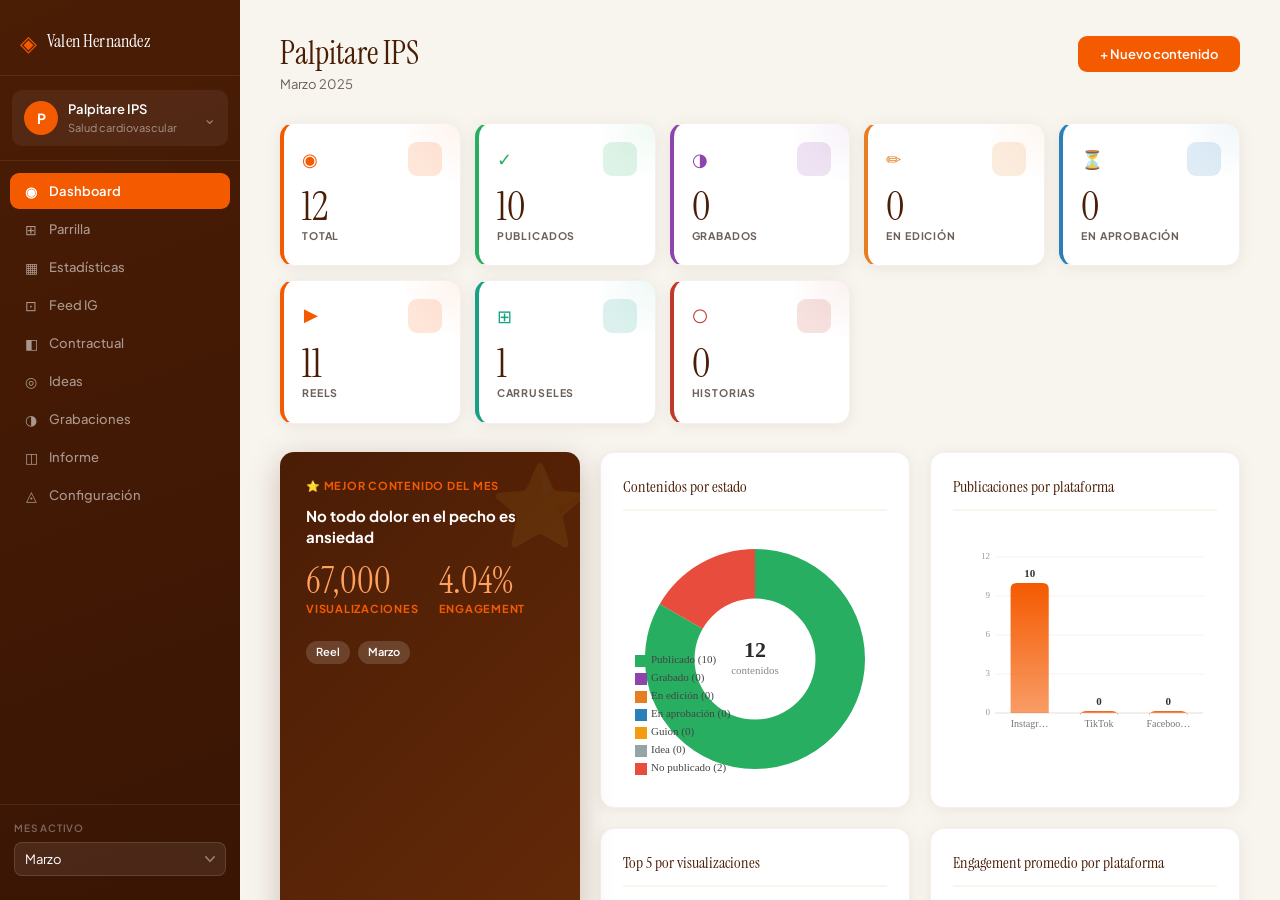
==== commit 82a235b9: "Rediseño visual — KPI cards con acento, best content card premium, gráficas con gradiente, Valen Her" ====
--- a/index.html
+++ b/index.html
@@ -19,7 +19,7 @@
   <!-- Logo -->
   <div class="sidebar-logo">
     <span class="logo-icon">◈</span>
-    <span class="logo-text">Mi Agencia</span>
+    <span class="logo-text">Valen Hernandez</span>
   </div>
 
   <!-- Brand switcher -->
--- a/styles.css
+++ b/styles.css
@@ -339,38 +339,62 @@
 ═══════════════════════════════════════════════ */
 .kpi-grid {
   display: grid;
-  grid-template-columns: repeat(auto-fill, minmax(180px, 1fr));
-  gap: 16px;
+  grid-template-columns: repeat(auto-fill, minmax(160px, 1fr));
+  gap: 14px;
   margin-bottom: 28px;
 }
 .kpi-card {
   background: var(--blanco);
   border-radius: var(--r-card);
-  padding: 20px 20px 18px;
+  padding: 18px 18px 16px;
   box-shadow: var(--shadow);
-  border: 1px solid rgba(215,194,168,0.3);
+  border: 1px solid rgba(215,194,168,0.25);
+  border-left: 4px solid var(--kpi-color, var(--naranja));
   transition: box-shadow 0.2s, transform 0.2s;
+  position: relative;
+  overflow: hidden;
+}
+.kpi-card::after {
+  content: '';
+  position: absolute;
+  top: 0; right: 0;
+  width: 60px; height: 60px;
+  background: radial-gradient(circle at top right, var(--kpi-color, var(--naranja)), transparent 70%);
+  opacity: 0.07;
+  pointer-events: none;
 }
 .kpi-card:hover { box-shadow: var(--shadow-md); transform: translateY(-2px); }
+.kpi-card-top {
+  display: flex;
+  align-items: center;
+  justify-content: space-between;
+  margin-bottom: 10px;
+}
+.kpi-icon-box {
+  width: 34px; height: 34px;
+  border-radius: 9px;
+  background: var(--kpi-color, var(--naranja));
+  opacity: 0.12;
+}
 .kpi-label {
-  font-size: 11px;
-  font-weight: 600;
+  font-size: 10.5px;
+  font-weight: 700;
   text-transform: uppercase;
-  letter-spacing: 0.07em;
+  letter-spacing: 0.08em;
   color: var(--texto-m);
-  margin-bottom: 8px;
+  margin-bottom: 6px;
 }
 .kpi-value {
   font-family: 'Instrument Serif', serif;
-  font-size: 34px;
+  font-size: 40px;
   color: var(--cafe);
   line-height: 1;
-  margin-bottom: 4px;
-}
-.kpi-sub {
-  font-size: 11px;
-  color: var(--beige);
-  font-weight: 500;
+  margin-bottom: 2px;
+}
+.kpi-icon-label {
+  font-size: 18px;
+  line-height: 1;
+  color: var(--kpi-color, var(--naranja));
 }
 .kpi-card.accent .kpi-value { color: var(--naranja); }
 .kpi-card.success .kpi-value { color: #27AE60; }
@@ -390,34 +414,45 @@
 }
 
 .best-content-card {
-  background: var(--blanco);
+  background: linear-gradient(135deg, var(--cafe) 0%, #6B2D0A 100%);
   border-radius: var(--r-card);
-  padding: 24px;
-  box-shadow: var(--shadow);
-  border: 1px solid rgba(215,194,168,0.3);
+  padding: 26px;
+  box-shadow: 0 8px 32px rgba(74,29,5,0.25);
+  color: #fff;
+  position: relative;
+  overflow: hidden;
+}
+.best-content-card::before {
+  content: '⭐';
+  position: absolute;
+  top: -10px; right: -10px;
+  font-size: 80px;
+  opacity: 0.07;
+  pointer-events: none;
 }
 .best-content-card h3 {
   font-family: 'Instrument Serif', serif;
   font-size: 17px;
-  color: var(--cafe);
+  color: rgba(255,255,255,0.85);
   margin-bottom: 16px;
   font-weight: 400;
 }
 .best-content-idea {
-  font-size: 14px;
-  font-weight: 600;
-  color: var(--texto);
-  margin-bottom: 8px;
+  font-size: 15px;
+  font-weight: 700;
+  color: #fff;
+  margin-bottom: 16px;
   line-height: 1.4;
 }
 .best-content-stat {
-  font-size: 28px;
+  font-size: 36px;
   font-family: 'Instrument Serif', serif;
-  color: var(--naranja);
-  margin-bottom: 4px;
-}
-.best-content-label { font-size: 11px; color: var(--texto-m); }
-.best-content-badges { display: flex; gap: 6px; flex-wrap: wrap; margin-top: 12px; }
+  color: var(--naranja-s);
+  margin-bottom: 2px;
+  line-height: 1;
+}
+.best-content-label { font-size: 11px; color: rgba(255,255,255,0.6); font-weight: 600; text-transform: uppercase; letter-spacing: 0.06em; }
+.best-content-badges { display: flex; gap: 6px; flex-wrap: wrap; margin-top: 14px; }
 
 /* Charts grid */
 .charts-grid-2x2 {
@@ -441,20 +476,23 @@
 .chart-card {
   background: var(--blanco);
   border-radius: var(--r-card);
-  padding: 20px;
+  padding: 22px 22px 18px;
   box-shadow: var(--shadow);
-  border: 1px solid rgba(215,194,168,0.3);
+  border: 1px solid rgba(215,194,168,0.25);
   display: flex;
   flex-direction: column;
   align-items: center;
 }
 .chart-title {
   font-family: 'Instrument Serif', serif;
-  font-size: 15px;
+  font-size: 16px;
   color: var(--cafe);
-  margin-bottom: 16px;
+  margin-bottom: 18px;
   font-weight: 400;
   align-self: flex-start;
+  padding-bottom: 10px;
+  border-bottom: 2px solid var(--marfil);
+  width: 100%;
 }
 .chart-card canvas { max-width: 100%; height: auto; }
 
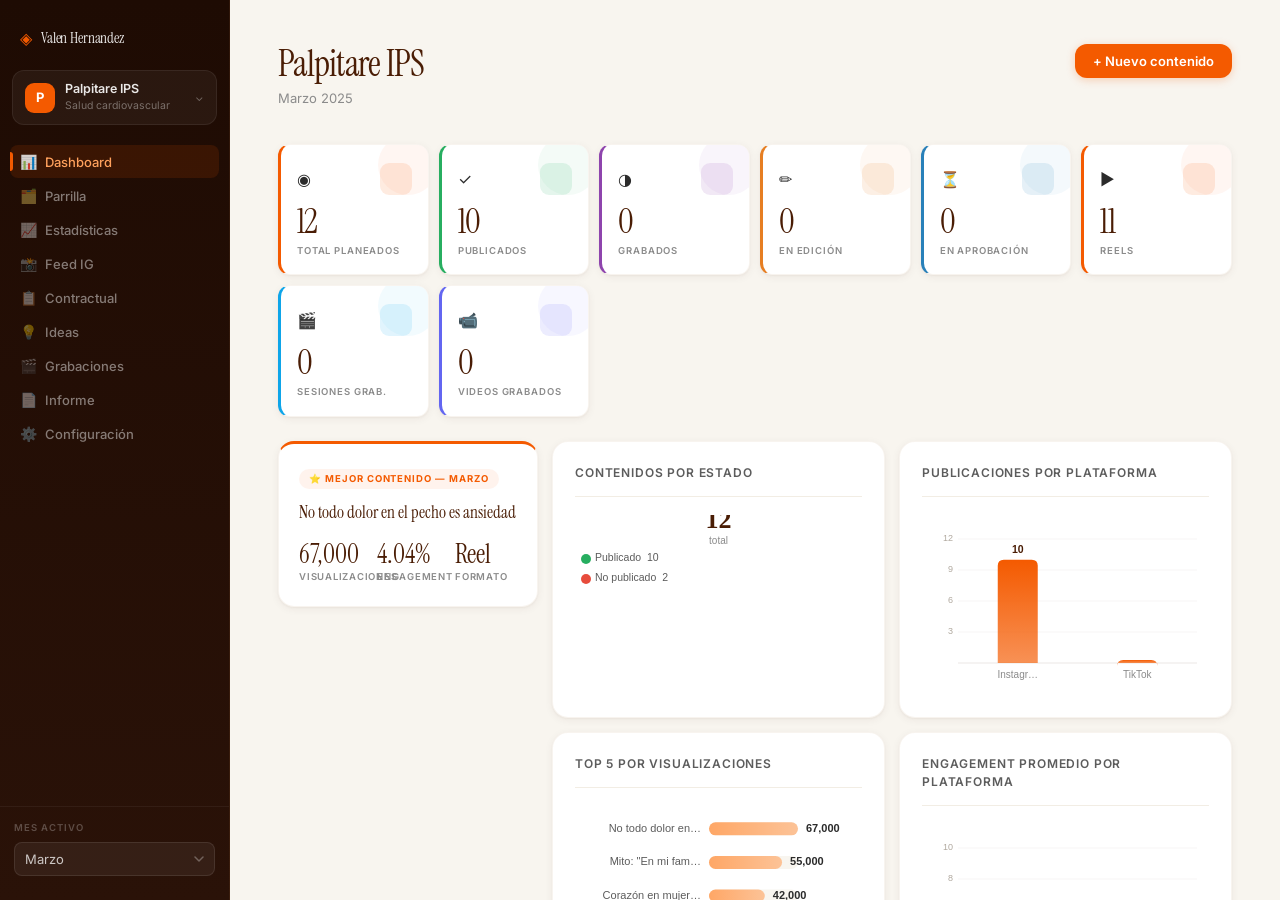
==== commit e05b7b56: "Fix 12 issues: table scroll+sticky, FB removed, cumplimiento solo publicaciones, grabaciones sync, D" ====
--- a/index.html
+++ b/index.html
@@ -6,7 +6,7 @@
   <title>Mi Agencia — Dashboard</title>
   <link rel="preconnect" href="https://fonts.googleapis.com" />
   <link rel="preconnect" href="https://fonts.gstatic.com" crossorigin />
-  <link href="https://fonts.googleapis.com/css2?family=Instrument+Serif:ital@0;1&family=Plus+Jakarta+Sans:wght@300;400;500;600;700&display=swap" rel="stylesheet" />
+  <link href="https://fonts.googleapis.com/css2?family=Instrument+Serif:ital@0;1&family=Inter:wght@300;400;500;600;700&display=swap" rel="stylesheet" />
   <link rel="stylesheet" href="styles.css" />
 </head>
 <body>
@@ -40,15 +40,15 @@
 
   <!-- Navigation -->
   <nav class="sidebar-nav" id="sidebarNav">
-    <button class="nav-item active" data-tab="dashboard"    onclick="switchTab('dashboard')"><span class="nav-icon">◉</span> Dashboard</button>
-    <button class="nav-item"        data-tab="parrilla"     onclick="switchTab('parrilla')"><span class="nav-icon">⊞</span> Parrilla</button>
-    <button class="nav-item"        data-tab="estadisticas" onclick="switchTab('estadisticas')"><span class="nav-icon">▦</span> Estadísticas</button>
-    <button class="nav-item"        data-tab="feed"         onclick="switchTab('feed')"><span class="nav-icon">⊡</span> Feed IG</button>
-    <button class="nav-item"        data-tab="contractual"  onclick="switchTab('contractual')"><span class="nav-icon">◧</span> Contractual</button>
-    <button class="nav-item"        data-tab="ideas"        onclick="switchTab('ideas')"><span class="nav-icon">◎</span> Ideas</button>
-    <button class="nav-item"        data-tab="grabaciones"  onclick="switchTab('grabaciones')"><span class="nav-icon">◑</span> Grabaciones</button>
-    <button class="nav-item"        data-tab="informe"      onclick="switchTab('informe')"><span class="nav-icon">◫</span> Informe</button>
-    <button class="nav-item"        data-tab="configuracion" onclick="switchTab('configuracion')"><span class="nav-icon">◬</span> Configuración</button>
+    <button class="nav-item active" data-tab="dashboard"    onclick="switchTab('dashboard')"><span class="nav-icon">📊</span> Dashboard</button>
+    <button class="nav-item"        data-tab="parrilla"     onclick="switchTab('parrilla')"><span class="nav-icon">🗂️</span> Parrilla</button>
+    <button class="nav-item"        data-tab="estadisticas" onclick="switchTab('estadisticas')"><span class="nav-icon">📈</span> Estadísticas</button>
+    <button class="nav-item"        data-tab="feed"         onclick="switchTab('feed')"><span class="nav-icon">📸</span> Feed IG</button>
+    <button class="nav-item"        data-tab="contractual"  onclick="switchTab('contractual')"><span class="nav-icon">📋</span> Contractual</button>
+    <button class="nav-item"        data-tab="ideas"        onclick="switchTab('ideas')"><span class="nav-icon">💡</span> Ideas</button>
+    <button class="nav-item"        data-tab="grabaciones"  onclick="switchTab('grabaciones')"><span class="nav-icon">🎬</span> Grabaciones</button>
+    <button class="nav-item"        data-tab="informe"      onclick="switchTab('informe')"><span class="nav-icon">📄</span> Informe</button>
+    <button class="nav-item"        data-tab="configuracion" onclick="switchTab('configuracion')"><span class="nav-icon">⚙️</span> Configuración</button>
   </nav>
 
   <!-- Month selector -->
@@ -145,7 +145,6 @@
           <option value="">Todas</option>
           <option value="ig">Instagram</option>
           <option value="tk">TikTok</option>
-          <option value="fb">Facebook</option>
         </select>
       </div>
     </div>
@@ -154,8 +153,8 @@
         <thead>
           <tr>
             <th>#</th><th>Mes</th><th>Tipo</th><th>Tema / Idea</th><th>Objetivo</th>
-            <th>Estado</th><th>IG</th><th>TK</th><th>FB</th>
-            <th>Hook</th><th>CTA</th><th>Obs</th><th>F. Aprobación</th><th>Acciones</th>
+            <th>Estado</th><th>IG</th><th>TK</th>
+            <th>Hook</th><th>CTA</th><th>Obs</th><th>F. Publicación</th><th>Acciones</th>
           </tr>
         </thead>
         <tbody id="parrillaBody"></tbody>
@@ -179,7 +178,7 @@
             <th>#</th><th>Contenido</th><th>Tipo</th>
             <th>IG Views</th><th>IG Eng%</th>
             <th>TK Views</th><th>TK Eng%</th>
-            <th>FB Views</th><th>Acciones</th>
+            <th>Acciones</th>
           </tr>
         </thead>
         <tbody id="statsBody"></tbody>
--- a/styles.css
+++ b/styles.css
@@ -1,38 +1,70 @@
 /* ══════════════════════════════════════════════
-   MI AGENCIA — Dashboard RRSS
-   Design system: warm, editorial, premium
-   Palette: café oscuro, naranja, beige, marfil
-   Fonts: Instrument Serif + Plus Jakarta Sans
-═══════════════════════════════════════════════ */
-
-/* ── Reset & base ── */
+   VALEN HERNANDEZ — Agency Dashboard
+   Design: editorial, minimal, premium
+   Fonts: Instrument Serif + Inter
+   Palette: warm off-white, café, naranja
+═══════════════════════════════════════════════ */
+
+/* ── Reset ── */
 *, *::before, *::after { box-sizing: border-box; margin: 0; padding: 0; }
 
+/* ── Variables ── */
 :root {
-  --cafe:      #4A1D05;
-  --cafe-dark: #3a1504;
-  --naranja:   #F45A00;
-  --naranja-s: #FFA15C;
-  --beige:     #D7C2A8;
-  --marfil:    #F8F5EF;
-  --blanco:    #FFFFFF;
-  --texto:     #2B2B2B;
-  --texto-m:   #6B6059;
-  --shadow:    0 2px 16px rgba(74,29,5,0.08);
-  --shadow-md: 0 4px 24px rgba(74,29,5,0.12);
-  --r-card:    14px;
-  --r-input:   8px;
-  --sidebar-w: 240px;
-}
-
+  /* Brand */
+  --cafe:       #4A1D05;
+  --cafe-mid:   #7A3A18;
+  --naranja:    #F45A00;
+  --naranja-s:  #FFA15C;
+  --beige:      #D7C2A8;
+  --beige-l:    #EDE3D6;
+
+  /* Backgrounds */
+  --bg:         #F8F5EF;
+  --bg-2:       #F2EDE4;
+  --white:      #FFFFFF;
+
+  /* Text */
+  --t-dark:     #2B2B2B;
+  --t-mid:      #5C5C5C;
+  --t-soft:     #8B8B8B;
+  --t-muted:    #B0A89E;
+
+  /* Borders */
+  --border:     rgba(215,194,168,0.35);
+  --border-s:   rgba(215,194,168,0.18);
+
+  /* Shadows */
+  --sh-xs: 0 1px 2px rgba(74,29,5,0.04);
+  --sh-s:  0 2px 8px rgba(74,29,5,0.06), 0 1px 2px rgba(74,29,5,0.04);
+  --sh-m:  0 4px 20px rgba(74,29,5,0.09), 0 1px 4px rgba(74,29,5,0.05);
+  --sh-l:  0 8px 40px rgba(74,29,5,0.12), 0 2px 8px rgba(74,29,5,0.06);
+
+  /* Radii */
+  --r-sm:   8px;
+  --r-md:   12px;
+  --r-lg:   16px;
+  --r-xl:   20px;
+  --r-pill: 100px;
+
+  /* Sidebar */
+  --sidebar-w: 230px;
+
+  /* Transitions */
+  --ease: cubic-bezier(0.16, 1, 0.3, 1);
+  --t-fast: 150ms var(--ease);
+  --t-mid-spd: 220ms var(--ease);
+}
+
+/* ── Base ── */
 html, body {
   height: 100%;
-  font-family: 'Plus Jakarta Sans', sans-serif;
-  background: var(--marfil);
-  color: var(--texto);
+  font-family: 'Inter', -apple-system, BlinkMacSystemFont, sans-serif;
+  background: var(--bg);
+  color: var(--t-dark);
   font-size: 14px;
   line-height: 1.5;
   overflow: hidden;
+  -webkit-font-smoothing: antialiased;
 }
 
 /* ══════════════════════════════════════════════
@@ -43,1295 +75,1259 @@
   top: 0; left: 0;
   width: var(--sidebar-w);
   height: 100vh;
-  background: linear-gradient(160deg, var(--cafe) 0%, var(--cafe-dark) 100%);
+  background: linear-gradient(180deg, #1E0B03 0%, #2A1208 100%);
   display: flex;
   flex-direction: column;
   overflow-y: auto;
   overflow-x: hidden;
   z-index: 100;
-  scrollbar-width: thin;
-  scrollbar-color: rgba(255,255,255,0.15) transparent;
-}
-.sidebar::-webkit-scrollbar { width: 4px; }
-.sidebar::-webkit-scrollbar-thumb { background: rgba(255,255,255,0.15); border-radius: 4px; }
+  border-right: 1px solid rgba(255,161,92,0.08);
+  scrollbar-width: none;
+}
+.sidebar::-webkit-scrollbar { display: none; }
 
 .main-content {
   margin-left: var(--sidebar-w);
   height: 100vh;
   overflow-y: auto;
-  padding: 36px 40px;
+  padding: 0;
   scrollbar-width: thin;
-  scrollbar-color: var(--beige) transparent;
-}
-.main-content::-webkit-scrollbar { width: 6px; }
-.main-content::-webkit-scrollbar-thumb { background: var(--beige); border-radius: 4px; }
-
-/* ══════════════════════════════════════════════
-   SIDEBAR INTERNALS
-═══════════════════════════════════════════════ */
-
-/* Logo */
+  scrollbar-color: var(--beige-l) transparent;
+}
+.main-content::-webkit-scrollbar { width: 5px; }
+.main-content::-webkit-scrollbar-thumb {
+  background: var(--beige-l);
+  border-radius: 10px;
+}
+
+/* ══════════════════════════════════════════════
+   SIDEBAR — LOGO
+═══════════════════════════════════════════════ */
 .sidebar-logo {
   display: flex;
   align-items: center;
-  gap: 10px;
-  padding: 28px 20px 20px;
-  border-bottom: 1px solid rgba(255,255,255,0.08);
+  gap: 9px;
+  padding: 26px 20px 20px;
 }
 .logo-icon {
-  font-size: 22px;
+  font-size: 16px;
   color: var(--naranja);
-  line-height: 1;
+  flex-shrink: 0;
 }
 .logo-text {
   font-family: 'Instrument Serif', serif;
-  font-size: 18px;
-  color: #fff;
-  letter-spacing: 0.01em;
-}
-
-/* Brand switcher */
+  font-size: 15px;
+  color: rgba(255,255,255,0.92);
+  letter-spacing: -0.01em;
+  white-space: nowrap;
+  overflow: hidden;
+  text-overflow: ellipsis;
+}
+
+/* ══════════════════════════════════════════════
+   SIDEBAR — BRAND SWITCHER
+═══════════════════════════════════════════════ */
 .brand-switcher {
-  padding: 14px 12px;
-  border-bottom: 1px solid rgba(255,255,255,0.08);
   position: relative;
+  margin: 0 12px 16px;
 }
 .brand-current {
   display: flex;
   align-items: center;
   gap: 10px;
   padding: 10px 12px;
-  border-radius: 10px;
-  cursor: pointer;
-  transition: background 0.2s;
-  background: rgba(255,255,255,0.06);
-}
-.brand-current:hover { background: rgba(255,255,255,0.1); }
+  border-radius: var(--r-md);
+  cursor: pointer;
+  background: rgba(255,255,255,0.05);
+  border: 1px solid rgba(255,255,255,0.07);
+  transition: background var(--t-fast);
+}
+.brand-current:hover { background: rgba(255,255,255,0.08); }
 .brand-avatar {
-  width: 34px; height: 34px;
-  border-radius: 50%;
+  width: 30px; height: 30px;
+  border-radius: 9px;
   background: var(--naranja);
+  color: #fff;
+  font-size: 13px;
+  font-weight: 700;
   display: flex; align-items: center; justify-content: center;
-  font-weight: 700; font-size: 14px; color: #fff;
   flex-shrink: 0;
 }
 .brand-info { flex: 1; min-width: 0; }
-.brand-name  { font-size: 13px; font-weight: 600; color: #fff; white-space: nowrap; overflow: hidden; text-overflow: ellipsis; }
-.brand-sector{ font-size: 11px; color: rgba(255,255,255,0.5); white-space: nowrap; overflow: hidden; text-overflow: ellipsis; }
-.brand-chevron { color: rgba(255,255,255,0.4); font-size: 16px; line-height: 1; }
-
+.brand-name {
+  font-size: 12.5px;
+  font-weight: 600;
+  color: rgba(255,255,255,0.9);
+  white-space: nowrap;
+  overflow: hidden;
+  text-overflow: ellipsis;
+  line-height: 1.3;
+}
+.brand-sector {
+  font-size: 10.5px;
+  color: rgba(255,255,255,0.38);
+  white-space: nowrap;
+  overflow: hidden;
+  text-overflow: ellipsis;
+  margin-top: 1px;
+}
+.brand-chevron {
+  font-size: 11px;
+  color: rgba(255,255,255,0.35);
+  flex-shrink: 0;
+  transition: transform var(--t-fast);
+}
 .brand-dropdown {
   display: none;
-  background: rgba(255,255,255,0.05);
-  border-radius: 10px;
-  margin-top: 6px;
+  position: absolute;
+  top: calc(100% + 6px);
+  left: 0; right: 0;
+  background: #2A1008;
+  border: 1px solid rgba(255,255,255,0.08);
+  border-radius: var(--r-md);
   overflow: hidden;
-  border: 1px solid rgba(255,255,255,0.1);
+  z-index: 200;
+  box-shadow: var(--sh-l);
 }
 .brand-dropdown.open { display: block; }
-
+.brand-list { padding: 6px; }
 .brand-list-item {
   display: flex;
   align-items: center;
-  gap: 8px;
+  gap: 10px;
+  padding: 8px 10px;
+  border-radius: var(--r-sm);
+  cursor: pointer;
+  transition: background var(--t-fast);
+}
+.brand-list-item:hover { background: rgba(255,255,255,0.06); }
+.brand-list-item.active { background: rgba(244,90,0,0.15); }
+.btn-nueva-marca {
+  width: 100%;
   padding: 9px 12px;
-  cursor: pointer;
-  transition: background 0.15s;
-}
-.brand-list-item:hover { background: rgba(255,255,255,0.08); }
-.brand-list-item.active { background: rgba(244,90,0,0.25); }
-.brand-list-item .brand-item-avatar {
-  width: 26px; height: 26px; border-radius: 50%;
-  display: flex; align-items: center; justify-content: center;
-  font-size: 11px; font-weight: 700; color: #fff; flex-shrink: 0;
-}
-.brand-item-name { flex: 1; font-size: 12px; color: #fff; font-weight: 500; }
-.brand-item-actions { display: flex; gap: 4px; opacity: 0; transition: opacity 0.15s; }
-.brand-list-item:hover .brand-item-actions { opacity: 1; }
-.brand-item-btn {
-  background: none; border: none;
-  color: rgba(255,255,255,0.5); cursor: pointer;
-  font-size: 12px; padding: 2px 4px; border-radius: 4px;
-  transition: color 0.15s, background 0.15s;
-}
-.brand-item-btn:hover { color: #fff; background: rgba(255,255,255,0.1); }
-
-.btn-nueva-marca {
-  width: 100%; padding: 10px 12px;
-  background: none; border: none; border-top: 1px solid rgba(255,255,255,0.1);
-  color: var(--naranja-s); font-size: 12px; font-weight: 600;
-  cursor: pointer; text-align: left;
-  font-family: 'Plus Jakarta Sans', sans-serif;
-  transition: background 0.15s;
-}
-.btn-nueva-marca:hover { background: rgba(255,255,255,0.06); }
-
-/* Nav */
+  background: none;
+  border: none;
+  border-top: 1px solid rgba(255,255,255,0.06);
+  color: rgba(255,255,255,0.4);
+  font-size: 11.5px;
+  font-family: 'Inter', sans-serif;
+  cursor: pointer;
+  transition: color var(--t-fast);
+  text-align: left;
+  letter-spacing: 0.01em;
+}
+.btn-nueva-marca:hover { color: var(--naranja-s); }
+
+/* ══════════════════════════════════════════════
+   SIDEBAR — NAVIGATION
+═══════════════════════════════════════════════ */
 .sidebar-nav {
   flex: 1;
-  padding: 12px 10px;
+  padding: 4px 10px;
   display: flex;
   flex-direction: column;
-  gap: 2px;
+  gap: 1px;
 }
 .nav-item {
   display: flex;
   align-items: center;
   gap: 9px;
-  padding: 9px 12px;
-  border-radius: 9px;
+  width: 100%;
+  padding: 8px 10px;
   border: none;
   background: none;
-  color: rgba(255,255,255,0.55);
+  border-radius: var(--r-sm);
+  color: rgba(255,255,255,0.45);
+  font-family: 'Inter', sans-serif;
   font-size: 13px;
   font-weight: 500;
-  font-family: 'Plus Jakarta Sans', sans-serif;
   cursor: pointer;
   text-align: left;
-  width: 100%;
-  transition: background 0.15s, color 0.15s;
-}
-.nav-item:hover { background: rgba(255,255,255,0.08); color: rgba(255,255,255,0.85); }
-.nav-item.active { background: var(--naranja); color: #fff; font-weight: 600; }
-.nav-icon { font-size: 14px; width: 18px; text-align: center; flex-shrink: 0; }
-
-/* Month */
+  transition: background var(--t-fast), color var(--t-fast);
+  position: relative;
+}
+.nav-item:hover {
+  background: rgba(255,255,255,0.05);
+  color: rgba(255,255,255,0.75);
+}
+.nav-item.active {
+  background: rgba(244,90,0,0.12);
+  color: #FFA15C;
+}
+.nav-item.active::before {
+  content: '';
+  position: absolute;
+  left: 0; top: 20%; bottom: 20%;
+  width: 3px;
+  background: var(--naranja);
+  border-radius: 0 3px 3px 0;
+}
+.nav-icon {
+  font-size: 14px;
+  opacity: 0.8;
+  width: 16px;
+  text-align: center;
+  flex-shrink: 0;
+}
+
+/* ══════════════════════════════════════════════
+   SIDEBAR — MONTH SELECT
+═══════════════════════════════════════════════ */
 .sidebar-month {
-  padding: 16px 14px 24px;
-  border-top: 1px solid rgba(255,255,255,0.08);
+  padding: 14px 14px 24px;
+  border-top: 1px solid rgba(255,255,255,0.05);
+  margin-top: auto;
 }
 .month-label {
   display: block;
-  font-size: 10px;
+  font-size: 9.5px;
   font-weight: 600;
   text-transform: uppercase;
-  letter-spacing: 0.08em;
-  color: rgba(255,255,255,0.35);
-  margin-bottom: 6px;
+  letter-spacing: 0.1em;
+  color: rgba(255,255,255,0.25);
+  margin-bottom: 7px;
 }
 .month-select {
   width: 100%;
   padding: 8px 10px;
-  background: rgba(255,255,255,0.08);
-  border: 1px solid rgba(255,255,255,0.12);
-  border-radius: 8px;
-  color: #fff;
-  font-size: 13px;
-  font-family: 'Plus Jakarta Sans', sans-serif;
-  cursor: pointer;
-  outline: none;
+  background: rgba(255,255,255,0.06);
+  border: 1px solid rgba(255,255,255,0.09);
+  border-radius: var(--r-sm);
+  color: rgba(255,255,255,0.75);
+  font-family: 'Inter', sans-serif;
+  font-size: 13px;
+  cursor: pointer;
   appearance: none;
-  -webkit-appearance: none;
-  background-image: url("data:image/svg+xml,%3Csvg xmlns='http://www.w3.org/2000/svg' width='12' height='8' viewBox='0 0 12 8'%3E%3Cpath d='M1 1l5 5 5-5' stroke='rgba(255,255,255,0.4)' stroke-width='2' fill='none' stroke-linecap='round'/%3E%3C/svg%3E");
+  background-image: url("data:image/svg+xml,%3Csvg xmlns='http://www.w3.org/2000/svg' width='10' height='6' fill='none'%3E%3Cpath d='M1 1l4 4 4-4' stroke='rgba(255,255,255,0.3)' stroke-width='1.5' stroke-linecap='round' stroke-linejoin='round'/%3E%3C/svg%3E");
   background-repeat: no-repeat;
   background-position: right 10px center;
-  background-size: 10px;
   padding-right: 28px;
 }
-.month-select option { background: var(--cafe); color: #fff; }
-.month-select:focus { border-color: var(--naranja-s); }
-
-/* ══════════════════════════════════════════════
-   PAGE STRUCTURE
-═══════════════════════════════════════════════ */
-.tab-panel { display: none; }
+.month-select:focus { outline: none; border-color: var(--naranja); }
+.month-select option { background: #1C0A02; color: #fff; }
+
+/* ══════════════════════════════════════════════
+   TAB PANELS
+═══════════════════════════════════════════════ */
+.tab-panel {
+  display: none;
+  padding: 44px 48px 60px;
+  min-height: 100vh;
+  animation: fadeInUp 220ms var(--ease);
+}
 .tab-panel.active { display: block; }
 
+@keyframes fadeInUp {
+  from { opacity: 0; transform: translateY(10px); }
+  to   { opacity: 1; transform: translateY(0); }
+}
+
+/* ══════════════════════════════════════════════
+   PAGE HEADER
+═══════════════════════════════════════════════ */
 .page-header {
   display: flex;
   align-items: flex-start;
   justify-content: space-between;
-  margin-bottom: 28px;
+  margin-bottom: 36px;
   gap: 16px;
-  flex-wrap: wrap;
 }
 .page-title {
   font-family: 'Instrument Serif', serif;
-  font-size: 32px;
+  font-size: 36px;
   color: var(--cafe);
+  font-weight: 400;
   line-height: 1.1;
+  letter-spacing: -0.02em;
+}
+.page-subtitle {
+  font-size: 13px;
+  color: var(--t-soft);
+  margin-top: 5px;
   font-weight: 400;
 }
-.page-subtitle {
-  font-size: 13px;
-  color: var(--texto-m);
-  margin-top: 4px;
-  font-weight: 400;
-}
 
 /* ══════════════════════════════════════════════
    BUTTONS
 ═══════════════════════════════════════════════ */
 .btn-primary {
-  padding: 10px 22px;
+  display: inline-flex;
+  align-items: center;
+  gap: 6px;
+  padding: 9px 18px;
   background: var(--naranja);
   color: #fff;
   border: none;
-  border-radius: 9px;
-  font-size: 13px;
-  font-weight: 600;
-  font-family: 'Plus Jakarta Sans', sans-serif;
-  cursor: pointer;
-  transition: background 0.2s, transform 0.1s;
+  border-radius: var(--r-md);
+  font-family: 'Inter', sans-serif;
+  font-size: 13px;
+  font-weight: 600;
+  cursor: pointer;
+  transition: background var(--t-fast), transform var(--t-fast), box-shadow var(--t-fast);
+  box-shadow: 0 2px 8px rgba(244,90,0,0.25);
   white-space: nowrap;
 }
-.btn-primary:hover { background: #d94e00; }
-.btn-primary:active { transform: scale(0.98); }
+.btn-primary:hover {
+  background: #d94f00;
+  transform: translateY(-1px);
+  box-shadow: 0 4px 16px rgba(244,90,0,0.35);
+}
+.btn-primary:active { transform: translateY(0); }
 
 .btn-secondary {
-  padding: 10px 20px;
-  background: #fff;
-  color: var(--naranja);
-  border: 1.5px solid var(--naranja);
-  border-radius: 9px;
-  font-size: 13px;
-  font-weight: 600;
-  font-family: 'Plus Jakarta Sans', sans-serif;
-  cursor: pointer;
-  transition: background 0.2s;
+  display: inline-flex;
+  align-items: center;
+  gap: 6px;
+  padding: 9px 16px;
+  background: var(--white);
+  color: var(--t-dark);
+  border: 1px solid var(--border);
+  border-radius: var(--r-md);
+  font-family: 'Inter', sans-serif;
+  font-size: 13px;
+  font-weight: 500;
+  cursor: pointer;
+  transition: all var(--t-fast);
   white-space: nowrap;
 }
-.btn-secondary:hover { background: #fff5f0; }
+.btn-secondary:hover {
+  border-color: var(--beige);
+  background: var(--bg);
+  transform: translateY(-1px);
+}
 
 .btn-ghost {
-  padding: 10px 20px;
-  background: transparent;
-  color: var(--texto-m);
-  border: 1.5px solid var(--beige);
-  border-radius: 9px;
+  display: inline-flex;
+  align-items: center;
+  gap: 6px;
+  padding: 9px 16px;
+  background: none;
+  color: var(--t-mid);
+  border: none;
+  border-radius: var(--r-md);
+  font-family: 'Inter', sans-serif;
   font-size: 13px;
   font-weight: 500;
-  font-family: 'Plus Jakarta Sans', sans-serif;
-  cursor: pointer;
-  transition: background 0.2s;
-}
-.btn-ghost:hover { background: var(--marfil); }
+  cursor: pointer;
+  transition: background var(--t-fast), color var(--t-fast);
+}
+.btn-ghost:hover { background: var(--bg-2); color: var(--t-dark); }
 
 .btn-danger {
-  padding: 10px 20px;
-  background: #EB5757;
-  color: #fff;
-  border: none;
-  border-radius: 9px;
-  font-size: 13px;
-  font-weight: 600;
-  font-family: 'Plus Jakarta Sans', sans-serif;
-  cursor: pointer;
-  transition: background 0.2s;
-}
-.btn-danger:hover { background: #c94040; }
-
-.btn-icon {
-  background: none;
-  border: none;
-  cursor: pointer;
-  padding: 5px 7px;
-  border-radius: 6px;
-  font-size: 14px;
-  color: var(--texto-m);
-  transition: background 0.15s, color 0.15s;
-}
-.btn-icon:hover { background: var(--marfil); color: var(--naranja); }
-.btn-icon.danger:hover { color: #EB5757; background: #fff0f0; }
-
-/* ══════════════════════════════════════════════
-   KPI CARDS — DASHBOARD
+  display: inline-flex;
+  align-items: center;
+  gap: 6px;
+  padding: 9px 16px;
+  background: #FEF2F0;
+  color: #D93025;
+  border: 1px solid rgba(217,48,37,0.2);
+  border-radius: var(--r-md);
+  font-family: 'Inter', sans-serif;
+  font-size: 13px;
+  font-weight: 600;
+  cursor: pointer;
+  transition: all var(--t-fast);
+}
+.btn-danger:hover { background: #D93025; color: #fff; }
+
+/* ══════════════════════════════════════════════
+   KPI GRID
 ═══════════════════════════════════════════════ */
 .kpi-grid {
   display: grid;
-  grid-template-columns: repeat(auto-fill, minmax(160px, 1fr));
-  gap: 14px;
-  margin-bottom: 28px;
+  grid-template-columns: repeat(auto-fill, minmax(140px, 1fr));
+  gap: 10px;
+  margin-bottom: 24px;
 }
 .kpi-card {
-  background: var(--blanco);
-  border-radius: var(--r-card);
-  padding: 18px 18px 16px;
-  box-shadow: var(--shadow);
-  border: 1px solid rgba(215,194,168,0.25);
-  border-left: 4px solid var(--kpi-color, var(--naranja));
-  transition: box-shadow 0.2s, transform 0.2s;
+  background: var(--white);
+  border-radius: var(--r-md);
+  padding: 18px 16px 16px;
+  box-shadow: var(--sh-s);
+  border: 1px solid var(--border-s);
+  border-left: 3px solid var(--kpi-color, var(--naranja));
+  transition: box-shadow var(--t-mid-spd), transform var(--t-mid-spd);
   position: relative;
   overflow: hidden;
 }
 .kpi-card::after {
   content: '';
   position: absolute;
-  top: 0; right: 0;
+  top: -10px; right: -10px;
   width: 60px; height: 60px;
-  background: radial-gradient(circle at top right, var(--kpi-color, var(--naranja)), transparent 70%);
-  opacity: 0.07;
+  border-radius: 50%;
+  background: var(--kpi-color, var(--naranja));
+  opacity: 0.05;
   pointer-events: none;
 }
-.kpi-card:hover { box-shadow: var(--shadow-md); transform: translateY(-2px); }
+.kpi-card:hover {
+  box-shadow: var(--sh-m);
+  transform: translateY(-2px);
+}
 .kpi-card-top {
   display: flex;
   align-items: center;
   justify-content: space-between;
   margin-bottom: 10px;
 }
+.kpi-icon-label {
+  font-size: 16px;
+  line-height: 1;
+}
 .kpi-icon-box {
-  width: 34px; height: 34px;
-  border-radius: 9px;
-  background: var(--kpi-color, var(--naranja));
+  width: 26px; height: 26px;
+  border-radius: 7px;
   opacity: 0.12;
 }
+.kpi-value {
+  font-family: 'Instrument Serif', serif;
+  font-size: 34px;
+  color: var(--cafe);
+  line-height: 1;
+  margin-bottom: 5px;
+  letter-spacing: -0.02em;
+}
 .kpi-label {
-  font-size: 10.5px;
+  font-size: 9.5px;
+  font-weight: 600;
+  text-transform: uppercase;
+  letter-spacing: 0.09em;
+  color: var(--t-soft);
+}
+
+/* ══════════════════════════════════════════════
+   DASHBOARD LOWER
+═══════════════════════════════════════════════ */
+.dashboard-lower {
+  display: grid;
+  grid-template-columns: 260px 1fr;
+  gap: 14px;
+  margin-bottom: 20px;
+  align-items: start;
+}
+@media (max-width: 1100px) { .dashboard-lower { grid-template-columns: 1fr; } }
+
+/* Best content card — light elegant version */
+.best-content-card {
+  background: var(--white);
+  border-radius: var(--r-lg);
+  padding: 22px 20px;
+  box-shadow: var(--sh-s);
+  border: 1px solid var(--border-s);
+  border-top: 3px solid var(--naranja);
+  position: relative;
+  overflow: hidden;
+}
+.best-label-pill {
+  display: inline-flex;
+  align-items: center;
+  gap: 5px;
+  font-size: 9.5px;
+  font-weight: 700;
+  text-transform: uppercase;
+  letter-spacing: 0.1em;
+  color: var(--naranja);
+  background: rgba(244,90,0,0.07);
+  padding: 3px 10px;
+  border-radius: var(--r-pill);
+  margin-bottom: 12px;
+}
+.best-idea-text {
+  font-family: 'Instrument Serif', serif;
+  font-size: 17px;
+  color: var(--cafe);
+  line-height: 1.4;
+  margin-bottom: 16px;
+}
+.best-metrics-row {
+  display: flex;
+  gap: 16px;
+  flex-wrap: wrap;
+}
+.best-metric { flex: 1; min-width: 60px; }
+.best-metric-val {
+  font-family: 'Instrument Serif', serif;
+  font-size: 26px;
+  color: var(--cafe);
+  line-height: 1;
+  margin-bottom: 3px;
+}
+.best-metric-lbl {
+  font-size: 9.5px;
+  font-weight: 600;
+  text-transform: uppercase;
+  letter-spacing: 0.08em;
+  color: var(--t-soft);
+}
+.best-empty {
+  font-size: 13px;
+  color: var(--t-muted);
+  margin-top: 12px;
+  line-height: 1.5;
+}
+
+/* Compliance card */
+.compliance-card {
+  background: var(--white);
+  border-radius: var(--r-lg);
+  padding: 22px 24px;
+  box-shadow: var(--sh-s);
+  border: 1px solid var(--border-s);
+  margin-top: 0;
+}
+.compliance-header {
+  display: flex;
+  justify-content: space-between;
+  align-items: flex-start;
+  margin-bottom: 14px;
+}
+.compliance-title {
+  font-family: 'Instrument Serif', serif;
+  font-size: 17px;
+  color: var(--cafe);
+  margin-bottom: 3px;
+}
+.compliance-sub {
+  font-size: 12px;
+  color: var(--t-soft);
+}
+.compliance-pct {
+  font-family: 'Instrument Serif', serif;
+  font-size: 38px;
+  font-weight: 400;
+  line-height: 1;
+  flex-shrink: 0;
+  margin-left: 12px;
+}
+.compliance-bar-track {
+  height: 8px;
+  background: var(--bg-2);
+  border-radius: 99px;
+  overflow: hidden;
+  margin-bottom: 16px;
+}
+.compliance-bar-fill {
+  height: 100%;
+  border-radius: 99px;
+  transition: width 0.6s var(--ease);
+}
+.compliance-stats-row {
+  display: flex;
+  gap: 0;
+  border-top: 1px solid var(--border-s);
+  padding-top: 14px;
+}
+.compliance-stat {
+  flex: 1;
+  text-align: center;
+  border-right: 1px solid var(--border-s);
+  padding: 0 8px;
+}
+.compliance-stat:last-child { border-right: none; }
+.compliance-stat-val {
+  font-family: 'Instrument Serif', serif;
+  font-size: 26px;
+  color: var(--cafe);
+  line-height: 1;
+  margin-bottom: 3px;
+}
+.compliance-stat-of {
+  font-size: 14px;
+  color: var(--t-muted);
+}
+.compliance-stat-lbl {
+  font-size: 9.5px;
   font-weight: 700;
   text-transform: uppercase;
   letter-spacing: 0.08em;
-  color: var(--texto-m);
-  margin-bottom: 6px;
-}
-.kpi-value {
-  font-family: 'Instrument Serif', serif;
-  font-size: 40px;
-  color: var(--cafe);
-  line-height: 1;
-  margin-bottom: 2px;
-}
-.kpi-icon-label {
-  font-size: 18px;
-  line-height: 1;
-  color: var(--kpi-color, var(--naranja));
-}
-.kpi-card.accent .kpi-value { color: var(--naranja); }
-.kpi-card.success .kpi-value { color: #27AE60; }
-.kpi-card.warning .kpi-value { color: #E2994A; }
-
-/* ══════════════════════════════════════════════
-   DASHBOARD LOWER SECTION
-═══════════════════════════════════════════════ */
-.dashboard-lower {
-  display: grid;
-  grid-template-columns: 300px 1fr;
-  gap: 20px;
-  margin-bottom: 28px;
-}
-@media (max-width: 1100px) {
-  .dashboard-lower { grid-template-columns: 1fr; }
-}
-
-.best-content-card {
-  background: linear-gradient(135deg, var(--cafe) 0%, #6B2D0A 100%);
-  border-radius: var(--r-card);
-  padding: 26px;
-  box-shadow: 0 8px 32px rgba(74,29,5,0.25);
-  color: #fff;
-  position: relative;
-  overflow: hidden;
-}
-.best-content-card::before {
-  content: '⭐';
-  position: absolute;
-  top: -10px; right: -10px;
-  font-size: 80px;
-  opacity: 0.07;
-  pointer-events: none;
-}
-.best-content-card h3 {
-  font-family: 'Instrument Serif', serif;
-  font-size: 17px;
-  color: rgba(255,255,255,0.85);
-  margin-bottom: 16px;
-  font-weight: 400;
-}
-.best-content-idea {
-  font-size: 15px;
-  font-weight: 700;
-  color: #fff;
-  margin-bottom: 16px;
-  line-height: 1.4;
-}
-.best-content-stat {
-  font-size: 36px;
-  font-family: 'Instrument Serif', serif;
-  color: var(--naranja-s);
-  margin-bottom: 2px;
-  line-height: 1;
-}
-.best-content-label { font-size: 11px; color: rgba(255,255,255,0.6); font-weight: 600; text-transform: uppercase; letter-spacing: 0.06em; }
-.best-content-badges { display: flex; gap: 6px; flex-wrap: wrap; margin-top: 14px; }
-
-/* Charts grid */
+  color: var(--t-soft);
+}
+
+/* Charts */
 .charts-grid-2x2 {
   display: grid;
   grid-template-columns: 1fr 1fr;
-  grid-template-rows: auto auto;
-  gap: 16px;
-}
-@media (max-width: 900px) {
-  .charts-grid-2x2 { grid-template-columns: 1fr; }
-}
+  gap: 14px;
+}
+@media (max-width: 960px) { .charts-grid-2x2 { grid-template-columns: 1fr; } }
+
 .charts-grid-2col {
   display: grid;
   grid-template-columns: 1fr 1fr;
   gap: 16px;
 }
-@media (max-width: 900px) {
-  .charts-grid-2col { grid-template-columns: 1fr; }
-}
+@media (max-width: 900px) { .charts-grid-2col { grid-template-columns: 1fr; } }
 
 .chart-card {
-  background: var(--blanco);
-  border-radius: var(--r-card);
-  padding: 22px 22px 18px;
-  box-shadow: var(--shadow);
-  border: 1px solid rgba(215,194,168,0.25);
+  background: var(--white);
+  border-radius: var(--r-lg);
+  padding: 22px;
+  box-shadow: var(--sh-s);
+  border: 1px solid var(--border-s);
   display: flex;
   flex-direction: column;
-  align-items: center;
-}
+  transition: box-shadow var(--t-mid-spd);
+}
+.chart-card:hover { box-shadow: var(--sh-m); }
 .chart-title {
-  font-family: 'Instrument Serif', serif;
-  font-size: 16px;
-  color: var(--cafe);
+  font-size: 12px;
+  font-weight: 600;
+  color: var(--t-mid);
+  text-transform: uppercase;
+  letter-spacing: 0.07em;
   margin-bottom: 18px;
-  font-weight: 400;
-  align-self: flex-start;
-  padding-bottom: 10px;
-  border-bottom: 2px solid var(--marfil);
-  width: 100%;
-}
-.chart-card canvas { max-width: 100%; height: auto; }
-
-/* Contract compliance */
-.compliance-section {
-  background: var(--blanco);
-  border-radius: var(--r-card);
-  padding: 24px;
-  box-shadow: var(--shadow);
-  border: 1px solid rgba(215,194,168,0.3);
-  margin-bottom: 8px;
-}
-.compliance-section h3 {
-  font-family: 'Instrument Serif', serif;
-  font-size: 17px;
-  color: var(--cafe);
-  margin-bottom: 18px;
-  font-weight: 400;
-}
-.progress-row {
-  margin-bottom: 14px;
-}
-.progress-label {
-  display: flex;
-  justify-content: space-between;
-  margin-bottom: 5px;
-  font-size: 12px;
-  color: var(--texto-m);
-}
-.progress-bar-bg {
-  height: 8px;
-  background: var(--marfil);
-  border-radius: 99px;
-  overflow: hidden;
-  border: 1px solid var(--beige);
-}
-.progress-bar-fill {
-  height: 100%;
-  border-radius: 99px;
-  transition: width 0.5s ease;
-}
-.fill-green  { background: #27AE60; }
-.fill-yellow { background: #F2C94C; }
-.fill-red    { background: #EB5757; }
-
-/* ══════════════════════════════════════════════
-   TABLES
+  padding-bottom: 14px;
+  border-bottom: 1px solid var(--bg-2);
+}
+.chart-card canvas {
+  width: 100% !important;
+  height: 180px;
+  display: block;
+}
+
+/* Compliance */
+.compliance-section { margin-top: 16px; }
+
+/* ══════════════════════════════════════════════
+   FILTER ROW
 ═══════════════════════════════════════════════ */
 .filter-row {
   display: flex;
-  gap: 12px;
-  margin-bottom: 20px;
+  gap: 10px;
   flex-wrap: wrap;
   align-items: flex-end;
+  margin-bottom: 20px;
+  padding: 16px 20px;
+  background: var(--white);
+  border-radius: var(--r-lg);
+  border: 1px solid var(--border-s);
+  box-shadow: var(--sh-xs);
 }
 .filter-group {
   display: flex;
   flex-direction: column;
-  gap: 4px;
+  gap: 5px;
 }
 .filter-group label {
-  font-size: 11px;
+  font-size: 10px;
   font-weight: 600;
   text-transform: uppercase;
-  letter-spacing: 0.06em;
-  color: var(--texto-m);
-}
-.filter-group select {
-  padding: 7px 28px 7px 10px;
-  border: 1.5px solid var(--beige);
-  border-radius: var(--r-input);
-  background: var(--blanco);
-  font-size: 13px;
-  font-family: 'Plus Jakarta Sans', sans-serif;
-  color: var(--texto);
-  cursor: pointer;
+  letter-spacing: 0.08em;
+  color: var(--t-soft);
+}
+.filter-group select,
+.filter-group input {
+  padding: 7px 10px;
+  border: 1px solid var(--border);
+  border-radius: var(--r-sm);
+  font-family: 'Inter', sans-serif;
+  font-size: 13px;
+  color: var(--t-dark);
+  background: var(--bg);
+  cursor: pointer;
+  transition: border-color var(--t-fast);
+  min-width: 130px;
+}
+.filter-group select:focus,
+.filter-group input:focus {
   outline: none;
-  appearance: none;
-  -webkit-appearance: none;
-  background-image: url("data:image/svg+xml,%3Csvg xmlns='http://www.w3.org/2000/svg' width='12' height='8' viewBox='0 0 12 8'%3E%3Cpath d='M1 1l5 5 5-5' stroke='%236B6059' stroke-width='1.5' fill='none' stroke-linecap='round'/%3E%3C/svg%3E");
-  background-repeat: no-repeat;
-  background-position: right 10px center;
-  background-size: 10px;
-  transition: border-color 0.2s;
-}
-.filter-group select:focus { border-color: var(--naranja); }
-
+  border-color: var(--naranja);
+}
+
+/* ══════════════════════════════════════════════
+   TABLE
+═══════════════════════════════════════════════ */
 .table-wrapper {
-  background: var(--blanco);
-  border-radius: var(--r-card);
-  box-shadow: var(--shadow);
-  border: 1px solid rgba(215,194,168,0.3);
-  overflow: auto;
+  background: var(--white);
+  border-radius: var(--r-lg);
+  border: 1px solid var(--border-s);
+  box-shadow: var(--sh-s);
+  overflow-x: auto;
+  -webkit-overflow-scrolling: touch;
 }
 .data-table {
   width: 100%;
+  min-width: 700px;
   border-collapse: collapse;
   font-size: 13px;
 }
-.data-table thead tr {
-  border-bottom: 2px solid var(--marfil);
-}
-.data-table th {
-  padding: 13px 14px;
+.data-table thead th {
+  padding: 13px 16px;
   text-align: left;
+  font-size: 10px;
+  font-weight: 700;
+  text-transform: uppercase;
+  letter-spacing: 0.09em;
+  color: var(--t-soft);
+  background: var(--bg);
+  border-bottom: 1px solid var(--border);
+  white-space: nowrap;
+  position: sticky;
+  top: 0;
+  z-index: 2;
+}
+/* Actions column always visible */
+.data-table td:last-child,
+.data-table th:last-child {
+  position: sticky;
+  right: 0;
+  background: inherit;
+  z-index: 1;
+}
+.data-table thead th:last-child {
+  z-index: 3;
+  background: var(--bg);
+}
+.data-table tbody tr {
+  border-bottom: 1px solid var(--border-s);
+  transition: background var(--t-fast);
+}
+.data-table tbody tr:last-child { border-bottom: none; }
+.data-table tbody tr:hover { background: #FDFAF6; }
+.data-table tbody td {
+  padding: 13px 16px;
+  color: var(--t-dark);
+  vertical-align: middle;
+  font-size: 13px;
+}
+
+/* ══════════════════════════════════════════════
+   ESTADO BADGES
+═══════════════════════════════════════════════ */
+.estado-badge {
+  display: inline-flex;
+  align-items: center;
+  gap: 4px;
+  padding: 3px 10px;
+  border-radius: var(--r-pill);
+  font-size: 11px;
+  font-weight: 600;
+  white-space: nowrap;
+  letter-spacing: 0.01em;
+}
+.eb-publicado     { background: #ECFDF5; color: #059669; border: 1px solid rgba(5,150,105,0.15); }
+.eb-no-publicado  { background: #FEF2F2; color: #DC2626; border: 1px solid rgba(220,38,38,0.15); }
+.eb-aprobado      { background: #F0FDF4; color: #16A34A; border: 1px solid rgba(22,163,74,0.15); }
+.eb-en-aprobacion { background: #EFF6FF; color: #2563EB; border: 1px solid rgba(37,99,235,0.15); }
+.eb-en-edicion    { background: #FFFBEB; color: #D97706; border: 1px solid rgba(217,119,6,0.15); }
+.eb-grabado       { background: #FAF5FF; color: #7C3AED; border: 1px solid rgba(124,58,237,0.15); }
+.eb-guion         { background: #FFF7ED; color: #EA580C; border: 1px solid rgba(234,88,12,0.15); }
+.eb-idea          { background: #F8FAFC; color: #64748B; border: 1px solid rgba(100,116,139,0.15); }
+/* extra states for grabaciones */
+.eb-sin-editar    { background: #F8FAFC; color: #64748B; border: 1px solid rgba(100,116,139,0.15); }
+.eb-editado       { background: #F0FDF4; color: #16A34A; border: 1px solid rgba(22,163,74,0.15); }
+.eb-entregado     { background: #ECFDF5; color: #059669; border: 1px solid rgba(5,150,105,0.15); }
+.eb-pendiente     { background: #FFFBEB; color: #D97706; border: 1px solid rgba(217,119,6,0.15); }
+.eb-usada         { background: #ECFDF5; color: #059669; border: 1px solid rgba(5,150,105,0.15); }
+.eb-disponible    { background: #EFF6FF; color: #2563EB; border: 1px solid rgba(37,99,235,0.15); }
+.eb-descartada    { background: #FEF2F2; color: #DC2626; border: 1px solid rgba(220,38,38,0.15); }
+.eb-alta          { background: #FEF2F2; color: #DC2626; border: 1px solid rgba(220,38,38,0.15); }
+.eb-media         { background: #FFFBEB; color: #D97706; border: 1px solid rgba(217,119,6,0.15); }
+.eb-baja          { background: #F8FAFC; color: #64748B; border: 1px solid rgba(100,116,139,0.15); }
+
+/* ══════════════════════════════════════════════
+   ACTION BUTTONS IN TABLE
+═══════════════════════════════════════════════ */
+.actions-cell { display: flex; gap: 4px; align-items: center; }
+.btn-action {
+  display: inline-flex;
+  align-items: center;
+  justify-content: center;
+  padding: 5px 9px;
+  border: 1px solid transparent;
+  border-radius: var(--r-sm);
+  font-size: 11.5px;
+  font-weight: 600;
+  cursor: pointer;
+  transition: all var(--t-fast);
+  font-family: 'Inter', sans-serif;
+  white-space: nowrap;
+}
+.btn-view  { background: #EFF6FF; color: #3B82F6; border-color: rgba(59,130,246,0.15); }
+.btn-edit  { background: #FFFBEB; color: #D97706; border-color: rgba(217,119,6,0.15); }
+.btn-stats { background: #FAF5FF; color: #7C3AED; border-color: rgba(124,58,237,0.15); }
+.btn-del   { background: #FEF2F2; color: #DC2626; border-color: rgba(220,38,38,0.15); }
+.btn-action:hover { filter: brightness(0.92); transform: translateY(-1px); }
+
+/* ══════════════════════════════════════════════
+   MODALS
+═══════════════════════════════════════════════ */
+.modal-overlay {
+  position: fixed;
+  inset: 0;
+  background: rgba(28,10,2,0.45);
+  backdrop-filter: blur(4px);
+  -webkit-backdrop-filter: blur(4px);
+  display: flex;
+  align-items: center;
+  justify-content: center;
+  z-index: 1000;
+  opacity: 0;
+  pointer-events: none;
+  transition: opacity var(--t-mid-spd);
+  padding: 20px;
+}
+.modal-overlay.open {
+  opacity: 1;
+  pointer-events: all;
+}
+.modal-overlay.open .modal {
+  transform: translateY(0) scale(1);
+  opacity: 1;
+}
+.modal {
+  background: var(--white);
+  border-radius: var(--r-xl);
+  width: 100%;
+  max-width: 520px;
+  max-height: 90vh;
+  display: flex;
+  flex-direction: column;
+  box-shadow: 0 20px 60px rgba(28,10,2,0.25), 0 4px 12px rgba(28,10,2,0.1);
+  transform: translateY(16px) scale(0.98);
+  opacity: 0;
+  transition: transform var(--t-mid-spd), opacity var(--t-mid-spd);
+}
+.modal.modal-large { max-width: 720px; }
+.modal.modal-sm    { max-width: 400px; }
+.modal-header {
+  display: flex;
+  align-items: center;
+  justify-content: space-between;
+  padding: 26px 32px 22px;
+  border-bottom: 1px solid var(--bg-2);
+  flex-shrink: 0;
+  background: linear-gradient(135deg, var(--white) 0%, var(--bg) 100%);
+  border-radius: var(--r-xl) var(--r-xl) 0 0;
+}
+.modal-title {
+  font-family: 'Instrument Serif', serif;
+  font-size: 24px;
+  color: var(--cafe);
+  font-weight: 400;
+  letter-spacing: -0.01em;
+}
+.modal-close {
+  width: 32px; height: 32px;
+  border: none;
+  background: var(--bg-2);
+  border-radius: 50%;
+  cursor: pointer;
+  color: var(--t-soft);
+  font-size: 14px;
+  display: flex; align-items: center; justify-content: center;
+  transition: background var(--t-fast), color var(--t-fast);
+  flex-shrink: 0;
+}
+.modal-close:hover { background: var(--beige-l); color: var(--cafe); }
+.modal-body {
+  padding: 26px 32px;
+  overflow-y: auto;
+  flex: 1;
+}
+.modal-footer {
+  display: flex;
+  justify-content: flex-end;
+  gap: 10px;
+  padding: 18px 32px;
+  border-top: 1px solid var(--bg-2);
+  flex-shrink: 0;
+  background: var(--bg);
+  border-radius: 0 0 var(--r-xl) var(--r-xl);
+}
+
+/* ══════════════════════════════════════════════
+   FORMS
+═══════════════════════════════════════════════ */
+.form-section { margin-bottom: 28px; }
+.form-section-title {
   font-size: 11px;
   font-weight: 700;
   text-transform: uppercase;
-  letter-spacing: 0.06em;
-  color: var(--texto-m);
-  white-space: nowrap;
-  background: var(--blanco);
-  position: sticky;
-  top: 0;
-  z-index: 1;
-}
-.data-table td {
-  padding: 11px 14px;
-  border-bottom: 1px solid var(--marfil);
-  vertical-align: middle;
-  color: var(--texto);
-  max-width: 220px;
-}
-.data-table tbody tr:last-child td { border-bottom: none; }
-.data-table tbody tr:hover td { background: #faf7f3; }
-
-.table-empty {
-  text-align: center;
-  padding: 48px 24px;
-  color: var(--beige);
+  letter-spacing: 0.09em;
+  color: var(--t-soft);
+  margin-bottom: 16px;
+  padding-bottom: 10px;
+  border-bottom: 1px solid var(--bg-2);
+}
+.form-group {
+  display: flex;
+  flex-direction: column;
+  gap: 6px;
+  margin-bottom: 14px;
+}
+.form-group label {
+  font-size: 12px;
+  font-weight: 600;
+  color: var(--t-mid);
+  letter-spacing: 0.01em;
+}
+.form-group input,
+.form-group select,
+.form-group textarea {
+  padding: 10px 14px;
+  border: 1.5px solid var(--border);
+  border-radius: var(--r-md);
+  font-family: 'Inter', sans-serif;
+  font-size: 13.5px;
+  color: var(--t-dark);
+  background: var(--white);
+  transition: border-color var(--t-fast), box-shadow var(--t-fast);
+  width: 100%;
+}
+.form-group input:focus,
+.form-group select:focus,
+.form-group textarea:focus {
+  outline: none;
+  border-color: var(--naranja);
+  box-shadow: 0 0 0 3px rgba(244,90,0,0.08);
+}
+.form-group input[type="color"] {
+  padding: 4px 6px;
+  height: 40px;
+  cursor: pointer;
+}
+.form-group textarea { resize: vertical; min-height: 80px; line-height: 1.6; }
+.form-grid-2 { display: grid; grid-template-columns: 1fr 1fr; gap: 14px; }
+.form-grid-3 { display: grid; grid-template-columns: 1fr 1fr 1fr; gap: 14px; }
+@media (max-width: 600px) {
+  .form-grid-2, .form-grid-3 { grid-template-columns: 1fr; }
+}
+.checkboxes-row {
+  display: flex;
+  flex-wrap: wrap;
+  gap: 10px;
+  padding: 4px 0;
+}
+.checkbox-label {
+  display: flex;
+  align-items: center;
+  gap: 7px;
+  font-size: 13px;
+  color: var(--t-mid);
+  cursor: pointer;
+  font-weight: 400;
+}
+.checkbox-label input[type="checkbox"] {
+  width: 15px; height: 15px;
+  accent-color: var(--naranja);
+  cursor: pointer;
+}
+
+/* ══════════════════════════════════════════════
+   PLATFORM ACCORDIONS (in contenido modal)
+═══════════════════════════════════════════════ */
+.platform-accordion {
+  border: 1px solid var(--border);
+  border-radius: var(--r-md);
+  overflow: hidden;
+  margin-bottom: 10px;
+}
+.platform-accordion-header {
+  padding: 12px 16px;
+  background: var(--bg);
+  font-size: 13px;
+  font-weight: 600;
+  color: var(--t-dark);
+  cursor: pointer;
+  display: flex;
+  align-items: center;
+  gap: 8px;
+  transition: background var(--t-fast);
+}
+.platform-accordion-header:hover { background: var(--bg-2); }
+.platform-accordion-body {
+  padding: 16px;
+  display: block;
+  border-top: 1px solid var(--border-s);
+}
+
+/* ══════════════════════════════════════════════
+   STATS MODAL
+═══════════════════════════════════════════════ */
+.platform-tabs {
+  display: flex;
+  gap: 4px;
+  margin-bottom: 20px;
+  background: var(--bg);
+  padding: 4px;
+  border-radius: var(--r-md);
+  width: fit-content;
+}
+.platform-tab {
+  padding: 7px 18px;
+  border: none;
+  background: none;
+  border-radius: var(--r-sm);
+  font-family: 'Inter', sans-serif;
+  font-size: 13px;
+  font-weight: 500;
+  color: var(--t-soft);
+  cursor: pointer;
+  transition: all var(--t-fast);
+}
+.platform-tab.active {
+  background: var(--white);
+  color: var(--cafe);
+  font-weight: 600;
+  box-shadow: var(--sh-xs);
+}
+.stats-content-name {
+  font-family: 'Instrument Serif', serif;
+  font-size: 18px;
+  color: var(--cafe);
+  margin-bottom: 18px;
+  line-height: 1.3;
+}
+.stats-form-grid {
+  display: grid;
+  grid-template-columns: repeat(auto-fill, minmax(180px, 1fr));
+  gap: 12px;
+}
+.stats-engagement-box {
+  display: none;
+  margin-top: 18px;
+  padding: 14px 18px;
+  background: linear-gradient(135deg, #FFF7F0, #FFF3E8);
+  border-radius: var(--r-md);
+  border-left: 3px solid var(--naranja);
   font-size: 14px;
-  font-style: italic;
-}
-
-/* Badges */
-.badge {
-  display: inline-flex;
-  align-items: center;
-  padding: 3px 9px;
-  border-radius: 99px;
-  font-size: 11px;
-  font-weight: 600;
-  white-space: nowrap;
-  line-height: 1.4;
-}
-.badge-publicado    { background: #E8F8EF; color: #27AE60; }
-.badge-edicion      { background: #E8F2FA; color: #2D9CDB; }
-.badge-aprobacion   { background: #FFF0E8; color: #F45A00; }
-.badge-grabado      { background: #F0E8FA; color: #9B51E0; }
-.badge-idea         { background: #F5F3EF; color: #8B7E6E; }
-.badge-nopublicado  { background: #FEECEC; color: #EB5757; }
-.badge-aprobado     { background: #E8F8EF; color: #1E8040; }
-.badge-guion        { background: #FFF8E8; color: #B07B20; }
-.badge-si           { background: #E8F8EF; color: #27AE60; }
-.badge-no           { background: #F5F3EF; color: #8B7E6E; }
-.badge-tipo         { background: var(--marfil); color: var(--cafe); border: 1px solid var(--beige); }
-.badge-obj-edu      { background: #E8F2FA; color: #2D9CDB; }
-.badge-obj-aut      { background: #F0E8FA; color: #9B51E0; }
-.badge-obj-con      { background: #FFF0E8; color: #F45A00; }
-.badge-obj-hum      { background: #E8F8EF; color: #27AE60; }
-
-.actions-cell { display: flex; gap: 4px; align-items: center; white-space: nowrap; }
-.cell-trunc { overflow: hidden; text-overflow: ellipsis; white-space: nowrap; max-width: 180px; display: block; }
-
-/* ══════════════════════════════════════════════
-   STATS TAB
+}
+
+/* ══════════════════════════════════════════════
+   STATS SUMMARY
 ═══════════════════════════════════════════════ */
 .stats-summary-grid {
   display: grid;
-  grid-template-columns: repeat(auto-fill, minmax(200px, 1fr));
-  gap: 16px;
-  margin-bottom: 4px;
-}
-.stats-summary-card {
-  background: var(--blanco);
-  border-radius: var(--r-card);
-  padding: 20px;
-  box-shadow: var(--shadow);
-  border: 1px solid rgba(215,194,168,0.3);
-}
-.stats-summary-card .kpi-label { margin-bottom: 6px; }
-.stats-summary-card .kpi-value { font-size: 28px; }
-
-/* ══════════════════════════════════════════════
-   FEED IG
+  grid-template-columns: repeat(auto-fill, minmax(150px, 1fr));
+  gap: 12px;
+  margin-bottom: 24px;
+}
+
+/* ══════════════════════════════════════════════
+   FEED INSTAGRAM
 ═══════════════════════════════════════════════ */
 .feed-header-actions {
   display: flex;
-  gap: 12px;
-  align-items: center;
+  align-items: center;
+  gap: 10px;
   flex-wrap: wrap;
 }
-.toggle-group {
-  display: flex;
-  border: 1.5px solid var(--beige);
-  border-radius: 9px;
-  overflow: hidden;
-}
-.toggle-btn {
-  padding: 8px 16px;
-  background: var(--blanco);
-  border: none;
-  color: var(--texto-m);
-  font-size: 12px;
-  font-weight: 600;
-  font-family: 'Plus Jakarta Sans', sans-serif;
-  cursor: pointer;
-  transition: background 0.15s, color 0.15s;
-}
-.toggle-btn + .toggle-btn { border-left: 1.5px solid var(--beige); }
-.toggle-btn.active { background: var(--naranja); color: #fff; }
-
 .feed-approval-bar {
+  display: none;
+  padding: 10px 16px;
+  background: #ECFDF5;
+  border: 1px solid rgba(5,150,105,0.2);
+  border-radius: var(--r-md);
   margin-bottom: 20px;
-  display: flex;
-  align-items: center;
-  gap: 10px;
-  padding: 10px 16px;
-  border-radius: 9px;
-  font-size: 13px;
+  font-size: 13.5px;
+  color: #065F46;
   font-weight: 500;
-  background: var(--blanco);
-  border: 1px solid var(--beige);
-}
-.approval-dot {
-  width: 9px; height: 9px;
-  border-radius: 50%;
-  flex-shrink: 0;
-}
-.approval-pendiente { background: #F2C94C; }
-.approval-revision  { background: #F45A00; }
-.approval-aprobado  { background: #27AE60; }
-
+}
 .feed-grid {
   display: grid;
   grid-template-columns: repeat(3, 1fr);
-  gap: 3px;
+  gap: 10px;
   max-width: 720px;
-  margin-bottom: 20px;
 }
 .feed-cell {
   aspect-ratio: 1;
-  border-radius: 6px;
+  border-radius: var(--r-md);
   overflow: hidden;
   position: relative;
-  background: var(--blanco);
-  border: 2px dashed var(--beige);
-  cursor: pointer;
-  transition: border-color 0.2s;
-  user-select: none;
-}
-.feed-cell.has-image {
-  border: none;
-  background-size: cover;
-  background-position: center;
-}
-.feed-cell.drag-over { border-color: var(--naranja); border-style: solid; }
-
-.feed-cell-empty {
+  cursor: grab;
+  background: var(--bg-2);
+  border: 1.5px solid var(--border);
+  transition: transform var(--t-fast), box-shadow var(--t-fast);
+}
+.feed-cell:hover { transform: scale(1.02); box-shadow: var(--sh-m); }
+.feed-cell.drag-over { border-color: var(--naranja); border-style: dashed; opacity: 0.7; }
+.feed-cell img { width: 100%; height: 100%; object-fit: cover; display: block; }
+.feed-cell-placeholder {
+  width: 100%; height: 100%;
   display: flex;
   flex-direction: column;
   align-items: center;
   justify-content: center;
-  height: 100%;
-  color: var(--beige);
   gap: 6px;
-  pointer-events: none;
-}
-.feed-cell-empty .plus { font-size: 28px; line-height: 1; }
-.feed-cell-empty span  { font-size: 11px; font-weight: 600; text-transform: uppercase; letter-spacing: 0.05em; }
-
-.feed-cell-overlay {
-  position: absolute;
-  inset: 0;
-  background: rgba(74,29,5,0.82);
-  display: flex;
-  flex-direction: column;
-  justify-content: flex-end;
-  padding: 10px;
-  opacity: 0;
-  transition: opacity 0.2s;
-}
-.feed-cell:hover .feed-cell-overlay { opacity: 1; }
-.feed-cell-overlay .idea-text {
-  font-size: 11px;
-  color: rgba(255,255,255,0.9);
+  padding: 12px;
+  text-align: center;
+}
+.feed-cell-placeholder span {
+  font-size: 12px;
+  font-weight: 600;
+  color: var(--t-mid);
+}
+.feed-cell-placeholder small {
+  font-size: 10px;
+  color: var(--t-soft);
   line-height: 1.3;
-  margin-bottom: 6px;
-  font-weight: 500;
-}
-.feed-cell-overlay .badge-row { display: flex; gap: 4px; flex-wrap: wrap; }
-
-.feed-cell-top-btns {
-  position: absolute;
-  top: 6px; right: 6px;
-  display: flex;
-  gap: 4px;
-  opacity: 0;
-  transition: opacity 0.2s;
-}
-.feed-cell:hover .feed-cell-top-btns { opacity: 1; }
-.feed-cell-btn {
-  width: 26px; height: 26px;
-  background: rgba(255,255,255,0.9);
-  border: none;
-  border-radius: 5px;
-  font-size: 12px;
-  cursor: pointer;
-  display: flex; align-items: center; justify-content: center;
-  color: var(--cafe);
-  transition: background 0.15s;
-}
-.feed-cell-btn:hover { background: #fff; }
-
-.feed-cell-pos {
+}
+.feed-upload-btn {
+  display: inline-block;
+  margin-top: 6px;
+  padding: 5px 12px;
+  background: var(--naranja);
+  color: #fff;
+  border-radius: var(--r-pill);
+  font-size: 10.5px;
+  font-weight: 600;
+  cursor: pointer;
+  transition: background var(--t-fast);
+}
+.feed-upload-btn:hover { background: #d94f00; }
+.feed-upload-btn input[type="file"] { display: none; }
+.feed-cell-num {
   position: absolute;
   top: 6px; left: 6px;
-  width: 20px; height: 20px;
-  background: rgba(255,255,255,0.85);
-  border-radius: 50%;
+  background: rgba(0,0,0,0.5);
+  color: #fff;
   font-size: 10px;
   font-weight: 700;
+  padding: 2px 7px;
+  border-radius: var(--r-pill);
+  backdrop-filter: blur(4px);
+}
+.feed-legend {
+  margin-top: 16px;
+  display: flex;
+  gap: 16px;
+  flex-wrap: wrap;
+  font-size: 12px;
+  color: var(--t-soft);
+}
+
+/* ── Toggle group ── */
+.toggle-group {
+  display: flex;
+  background: var(--bg);
+  border: 1px solid var(--border);
+  border-radius: var(--r-sm);
+  overflow: hidden;
+}
+.toggle-btn {
+  padding: 7px 14px;
+  border: none;
+  background: none;
+  font-family: 'Inter', sans-serif;
+  font-size: 12.5px;
+  font-weight: 500;
+  color: var(--t-soft);
+  cursor: pointer;
+  transition: all var(--t-fast);
+}
+.toggle-btn.active {
+  background: var(--white);
   color: var(--cafe);
-  display: flex; align-items: center; justify-content: center;
-}
-
-.feed-legend {
-  display: flex;
-  gap: 12px;
-  flex-wrap: wrap;
-  font-size: 11px;
-  color: var(--texto-m);
-}
-.legend-item { display: flex; align-items: center; gap: 5px; }
-.legend-dot  { width: 8px; height: 8px; border-radius: 50%; flex-shrink: 0; }
-
-/* Phone mockup */
-.phone-mockup-wrap { display: flex; justify-content: center; padding: 32px 0; }
+  font-weight: 600;
+  box-shadow: var(--sh-xs);
+}
+
+/* ── Phone mockup ── */
+.phone-mockup-wrap { display: flex; justify-content: center; padding: 24px 0; }
 .phone-mockup {
-  width: 320px;
+  width: 280px;
+  background: #1A1A1A;
   border-radius: 40px;
-  border: 8px solid #2B2B2B;
-  box-shadow: 0 20px 60px rgba(74,29,5,0.2), inset 0 0 0 2px #444;
+  padding: 14px;
+  box-shadow: 0 20px 60px rgba(0,0,0,0.4), 0 0 0 1px rgba(255,255,255,0.08);
+  position: relative;
+}
+.phone-screen {
+  background: var(--white);
+  border-radius: 28px;
   overflow: hidden;
-  background: #fff;
-  position: relative;
-}
-.phone-screen {
-  height: 560px;
-  overflow-y: auto;
-  scrollbar-width: none;
-}
-.phone-screen::-webkit-scrollbar { display: none; }
+}
 .ig-header {
   display: flex;
   align-items: center;
   gap: 10px;
   padding: 12px 14px;
-  border-bottom: 1px solid #f0f0f0;
-  background: #fff;
-  position: sticky;
-  top: 0;
-  z-index: 2;
+  border-bottom: 1px solid var(--border-s);
 }
 .ig-profile-pic {
-  width: 32px; height: 32px;
+  width: 28px; height: 28px;
   border-radius: 50%;
-  background: linear-gradient(135deg, #F45A00, #FFA15C);
-  border: 2px solid var(--naranja);
-}
-.ig-handle { font-size: 13px; font-weight: 700; color: #1a1a1a; }
+  background: linear-gradient(135deg, var(--naranja), var(--naranja-s));
+  flex-shrink: 0;
+}
+.ig-handle {
+  font-size: 12px;
+  font-weight: 700;
+  color: var(--t-dark);
+}
 .feed-grid-phone {
   display: grid;
   grid-template-columns: repeat(3, 1fr);
-  gap: 2px;
-}
-.feed-cell-phone {
-  aspect-ratio: 1;
-  background: var(--marfil);
-  border: 1px solid #eee;
-  background-size: cover;
-  background-position: center;
-  display: flex; align-items: center; justify-content: center;
-  color: var(--beige);
-  font-size: 10px;
-}
-
-/* ══════════════════════════════════════════════
-   CONTRACTUAL TAB
-═══════════════════════════════════════════════ */
-.contractual-grid {
-  display: grid;
-  grid-template-columns: 1fr 1fr;
-  gap: 20px;
-}
-@media (max-width: 900px) { .contractual-grid { grid-template-columns: 1fr; } }
-.contract-card {
-  background: var(--blanco);
-  border-radius: var(--r-card);
-  padding: 22px 24px;
-  box-shadow: var(--shadow);
-  border: 1px solid rgba(215,194,168,0.3);
-}
-.contract-card h3 {
-  font-family: 'Instrument Serif', serif;
-  font-size: 16px;
-  color: var(--cafe);
-  margin-bottom: 16px;
-  font-weight: 400;
-}
-.semaphore-row {
-  display: flex;
-  align-items: center;
-  gap: 10px;
-  padding: 10px 0;
-  border-bottom: 1px solid var(--marfil);
-  font-size: 13px;
-}
-.semaphore-row:last-child { border-bottom: none; }
-.semaphore-dot {
-  width: 12px; height: 12px;
-  border-radius: 50%;
-  flex-shrink: 0;
-}
-.sem-green  { background: #27AE60; }
-.sem-yellow { background: #F2C94C; }
-.sem-red    { background: #EB5757; }
-.sem-gray   { background: #C4C4C4; }
-
-.toggle-switch-wrap {
-  display: flex;
-  align-items: center;
-  gap: 12px;
-  padding: 10px 0;
-  border-bottom: 1px solid var(--marfil);
-  font-size: 13px;
-}
-.toggle-switch-wrap:last-child { border-bottom: none; }
-.toggle-switch {
-  position: relative;
-  width: 40px; height: 22px;
-}
-.toggle-switch input { opacity: 0; width: 0; height: 0; }
-.toggle-slider {
-  position: absolute;
-  inset: 0;
-  background: #ddd;
-  border-radius: 22px;
-  cursor: pointer;
-  transition: background 0.2s;
-}
-.toggle-slider::before {
-  content: '';
-  position: absolute;
-  width: 16px; height: 16px;
-  left: 3px; top: 3px;
-  background: #fff;
-  border-radius: 50%;
-  transition: transform 0.2s;
-}
-.toggle-switch input:checked + .toggle-slider { background: var(--naranja); }
-.toggle-switch input:checked + .toggle-slider::before { transform: translateX(18px); }
-
-.contract-alert {
-  padding: 10px 14px;
-  border-radius: 9px;
-  font-size: 12px;
-  margin-bottom: 8px;
-  display: flex;
-  gap: 8px;
-  align-items: flex-start;
-}
-.alert-warn { background: #FFF8E8; color: #8B5E1C; border-left: 3px solid #F2C94C; }
-.alert-danger { background: #FFF0F0; color: #8B2020; border-left: 3px solid #EB5757; }
-.alert-ok  { background: #E8F8EF; color: #1E6B3A; border-left: 3px solid #27AE60; }
-
-/* ══════════════════════════════════════════════
-   INFORME
-═══════════════════════════════════════════════ */
-.informe-block {
-  background: var(--blanco);
-  border-radius: var(--r-card);
-  padding: 28px 32px;
-  box-shadow: var(--shadow);
-  border: 1px solid rgba(215,194,168,0.3);
-  margin-bottom: 20px;
-}
-.informe-block h2 {
-  font-family: 'Instrument Serif', serif;
-  font-size: 22px;
-  color: var(--cafe);
-  margin-bottom: 16px;
-  font-weight: 400;
-}
-.informe-block h3 {
-  font-size: 13px;
-  font-weight: 700;
-  text-transform: uppercase;
-  letter-spacing: 0.06em;
-  color: var(--texto-m);
-  margin-bottom: 6px;
-  margin-top: 16px;
-}
-.informe-block p, .informe-block li {
-  font-size: 14px;
-  line-height: 1.7;
-  color: var(--texto);
-}
-.informe-block ul { list-style: none; padding: 0; }
-.informe-block ul li::before { content: '• '; color: var(--naranja); }
-.informe-metric-grid {
-  display: grid;
-  grid-template-columns: repeat(auto-fill, minmax(160px, 1fr));
-  gap: 12px;
-  margin: 16px 0;
-}
-.informe-metric {
-  background: var(--marfil);
-  border-radius: 10px;
-  padding: 14px 16px;
-  border: 1px solid var(--beige);
-}
-.informe-metric .im-label { font-size: 11px; color: var(--texto-m); font-weight: 600; text-transform: uppercase; letter-spacing: 0.06em; margin-bottom: 4px; }
-.informe-metric .im-value { font-family: 'Instrument Serif', serif; font-size: 24px; color: var(--cafe); }
-.informe-textarea {
-  width: 100%;
-  padding: 12px 14px;
-  border: 1.5px solid var(--beige);
-  border-radius: var(--r-input);
-  font-size: 14px;
-  font-family: 'Plus Jakarta Sans', sans-serif;
-  color: var(--texto);
-  background: var(--marfil);
-  resize: vertical;
-  outline: none;
-  line-height: 1.6;
-  margin-top: 6px;
-  transition: border-color 0.2s;
-}
-.informe-textarea:focus { border-color: var(--naranja); }
-
-/* ══════════════════════════════════════════════
-   CONFIGURACIÓN
-═══════════════════════════════════════════════ */
-.config-card {
-  background: var(--blanco);
-  border-radius: var(--r-card);
-  padding: 28px 32px;
-  box-shadow: var(--shadow);
-  border: 1px solid rgba(215,194,168,0.3);
-  margin-bottom: 20px;
-}
-.config-card h3 {
-  font-family: 'Instrument Serif', serif;
-  font-size: 18px;
-  color: var(--cafe);
-  margin-bottom: 20px;
-  padding-bottom: 12px;
-  border-bottom: 1px solid var(--marfil);
-  font-weight: 400;
-}
-.config-danger-zone {
-  border: 1.5px solid #EB5757;
-  border-radius: var(--r-card);
-  padding: 20px 24px;
-  margin-top: 8px;
-}
-.config-danger-zone h3 { color: #EB5757; border-bottom-color: #fee; }
-
-/* ══════════════════════════════════════════════
-   MODALS
-═══════════════════════════════════════════════ */
-.modal-overlay {
-  position: fixed;
-  inset: 0;
-  background: rgba(74,29,5,0.45);
-  backdrop-filter: blur(3px);
-  display: none;
-  align-items: flex-start;
-  justify-content: center;
-  z-index: 1000;
-  padding: 40px 16px;
-  overflow-y: auto;
-}
-.modal-overlay.open {
-  display: flex;
-}
-.modal {
-  background: var(--blanco);
-  border-radius: 18px;
-  width: 100%;
-  max-width: 560px;
-  box-shadow: 0 20px 60px rgba(74,29,5,0.2);
-  animation: modalIn 0.22s ease;
-  position: relative;
-  margin: auto;
-}
-.modal-large { max-width: 760px; }
-.modal-sm    { max-width: 420px; }
-
-@keyframes modalIn {
-  from { opacity: 0; transform: translateY(-16px) scale(0.97); }
-  to   { opacity: 1; transform: translateY(0) scale(1); }
-}
-
-.modal-header {
-  display: flex;
-  align-items: center;
-  justify-content: space-between;
-  padding: 22px 24px 16px;
-  border-bottom: 1px solid var(--marfil);
-}
-.modal-title {
+  gap: 1px;
+}
+
+/* ══════════════════════════════════════════════
+   CONTRACTUAL / GENERIC CARDS
+═══════════════════════════════════════════════ */
+.card {
+  background: var(--white);
+  border-radius: var(--r-lg);
+  padding: 24px;
+  box-shadow: var(--sh-s);
+  border: 1px solid var(--border-s);
+}
+.card-title {
   font-family: 'Instrument Serif', serif;
   font-size: 20px;
   color: var(--cafe);
+  margin-bottom: 4px;
   font-weight: 400;
-}
-.modal-close {
-  width: 30px; height: 30px;
-  border-radius: 50%;
-  border: none;
-  background: var(--marfil);
-  color: var(--texto-m);
-  font-size: 14px;
-  cursor: pointer;
-  display: flex; align-items: center; justify-content: center;
-  transition: background 0.15s;
-}
-.modal-close:hover { background: var(--beige); }
-
-.modal-body {
-  padding: 20px 24px;
-  max-height: 65vh;
-  overflow-y: auto;
-  scrollbar-width: thin;
-  scrollbar-color: var(--beige) transparent;
-}
-.modal-body::-webkit-scrollbar { width: 5px; }
-.modal-body::-webkit-scrollbar-thumb { background: var(--beige); border-radius: 4px; }
-
-.modal-footer {
-  display: flex;
-  justify-content: flex-end;
+  line-height: 1.2;
+}
+.contract-grid {
+  display: grid;
+  grid-template-columns: repeat(auto-fill, minmax(240px, 1fr));
+  gap: 16px;
+  margin-bottom: 24px;
+}
+
+/* ══════════════════════════════════════════════
+   ALERTS
+═══════════════════════════════════════════════ */
+.alerta {
+  display: flex;
+  align-items: flex-start;
   gap: 10px;
-  padding: 16px 24px 20px;
-  border-top: 1px solid var(--marfil);
-}
-
-/* Form elements */
-.form-section { margin-bottom: 24px; }
-.form-section:last-child { margin-bottom: 0; }
-.form-section-title {
+  padding: 12px 16px;
+  border-radius: var(--r-md);
+  margin-bottom: 8px;
+  font-size: 13.5px;
+  line-height: 1.5;
+  font-weight: 400;
+}
+.alerta.success { background: #ECFDF5; border-left: 3px solid #10B981; color: #065F46; }
+.alerta.warning { background: #FFFBEB; border-left: 3px solid #F59E0B; color: #92400E; }
+.alerta.error   { background: #FEF2F2; border-left: 3px solid #EF4444; color: #991B1B; }
+
+/* ══════════════════════════════════════════════
+   INFORME
+═══════════════════════════════════════════════ */
+.informe-doc { line-height: 1.75; color: var(--t-dark); }
+.informe-doc h1 {
   font-family: 'Instrument Serif', serif;
-  font-size: 16px;
+  font-size: 32px;
   color: var(--cafe);
-  margin-bottom: 14px;
+  margin-bottom: 8px;
   font-weight: 400;
-  padding-bottom: 8px;
-  border-bottom: 1px solid var(--marfil);
-}
-.form-group {
-  display: flex;
-  flex-direction: column;
-  gap: 5px;
-  margin-bottom: 14px;
-}
-.form-group label {
-  font-size: 12px;
-  font-weight: 600;
-  color: var(--texto-m);
-  text-transform: uppercase;
-  letter-spacing: 0.05em;
-}
-.form-group input[type="text"],
-.form-group input[type="number"],
-.form-group input[type="date"],
-.form-group input[type="color"],
-.form-group input[type="url"],
-.form-group select,
-.form-group textarea {
-  padding: 9px 12px;
-  border: 1.5px solid var(--beige);
-  border-radius: var(--r-input);
-  font-size: 13px;
-  font-family: 'Plus Jakarta Sans', sans-serif;
-  color: var(--texto);
-  background: var(--blanco);
-  outline: none;
-  transition: border-color 0.2s, box-shadow 0.2s;
-  width: 100%;
-}
-.form-group input:focus,
-.form-group select:focus,
-.form-group textarea:focus {
-  border-color: var(--naranja);
-  box-shadow: 0 0 0 3px rgba(244,90,0,0.08);
-}
-.form-group input[type="color"] {
-  padding: 4px 6px;
-  height: 40px;
-  cursor: pointer;
-}
-.form-group textarea { resize: vertical; line-height: 1.5; }
-.form-group select {
-  appearance: none;
-  -webkit-appearance: none;
-  background-image: url("data:image/svg+xml,%3Csvg xmlns='http://www.w3.org/2000/svg' width='12' height='8' viewBox='0 0 12 8'%3E%3Cpath d='M1 1l5 5 5-5' stroke='%236B6059' stroke-width='1.5' fill='none' stroke-linecap='round'/%3E%3C/svg%3E");
-  background-repeat: no-repeat;
-  background-position: right 10px center;
-  background-size: 10px;
-  padding-right: 30px;
-  cursor: pointer;
-}
-
-.form-grid-2 { display: grid; grid-template-columns: 1fr 1fr; gap: 14px; }
-.form-grid-3 { display: grid; grid-template-columns: 1fr 1fr 1fr; gap: 14px; }
-@media (max-width: 640px) {
-  .form-grid-2 { grid-template-columns: 1fr; }
-  .form-grid-3 { grid-template-columns: 1fr; }
-}
-
-.checkboxes-row {
-  display: flex;
-  gap: 16px;
-  flex-wrap: wrap;
-  padding: 4px 0;
-}
-.checkbox-label {
-  display: flex;
-  align-items: center;
-  gap: 6px;
-  font-size: 13px;
-  color: var(--texto);
-  cursor: pointer;
-}
-.checkbox-label input { accent-color: var(--naranja); width: 15px; height: 15px; }
-
-/* Platform accordions in modal */
-.platform-accordion {
-  border: 1.5px solid var(--beige);
-  border-radius: 10px;
-  margin-bottom: 10px;
-  overflow: hidden;
-}
-.platform-accordion-header {
-  padding: 12px 16px;
-  background: var(--marfil);
-  display: flex;
-  align-items: center;
-  justify-content: space-between;
-  cursor: pointer;
-  font-size: 13px;
-  font-weight: 600;
-  color: var(--texto);
-  user-select: none;
-  transition: background 0.15s;
-}
-.platform-accordion-header:hover { background: #f0ece4; }
-.platform-accordion-header .acc-icon { font-size: 16px; transition: transform 0.2s; }
-.platform-accordion-header.open .acc-icon { transform: rotate(90deg); }
-.platform-accordion-body {
-  display: none;
-  padding: 14px 16px;
-}
-.platform-accordion-body.open { display: block; }
-
-/* Stats modal */
-.stats-content-name {
-  font-size: 14px;
-  font-weight: 600;
+  letter-spacing: -0.02em;
+}
+.informe-doc h2 {
+  font-family: 'Instrument Serif', serif;
+  font-size: 20px;
   color: var(--cafe);
-  margin-bottom: 16px;
-  padding: 10px 14px;
-  background: var(--marfil);
-  border-radius: 8px;
-}
-.platform-tabs {
-  display: flex;
-  gap: 0;
-  border-bottom: 2px solid var(--marfil);
-  margin-bottom: 18px;
-}
-.platform-tab {
-  padding: 9px 18px;
-  background: none;
-  border: none;
-  font-size: 13px;
-  font-weight: 600;
-  font-family: 'Plus Jakarta Sans', sans-serif;
-  color: var(--texto-m);
-  cursor: pointer;
-  border-bottom: 2px solid transparent;
-  margin-bottom: -2px;
-  transition: color 0.15s, border-color 0.15s;
-}
-.platform-tab.active { color: var(--naranja); border-bottom-color: var(--naranja); }
-.platform-tab:hover { color: var(--naranja); }
-
-.stats-group-title {
-  font-size: 11px;
-  font-weight: 700;
-  text-transform: uppercase;
-  letter-spacing: 0.07em;
-  color: var(--texto-m);
-  margin: 16px 0 8px;
-  padding-bottom: 4px;
-  border-bottom: 1px solid var(--marfil);
-}
-.stats-fields-grid {
-  display: grid;
-  grid-template-columns: 1fr 1fr;
-  gap: 10px;
-}
-.stats-engagement-box {
-  margin-top: 16px;
-  padding: 14px 16px;
-  background: #E8F8EF;
-  border-radius: 10px;
-  border: 1px solid #B8E6CC;
-  display: none;
-}
-.stats-engagement-box.show { display: block; }
-.stats-engagement-box h4 {
-  font-size: 11px;
-  font-weight: 700;
-  text-transform: uppercase;
-  letter-spacing: 0.07em;
-  color: #1E6B3A;
-  margin-bottom: 8px;
-}
-.eng-metric-row {
-  display: flex;
-  justify-content: space-between;
-  font-size: 13px;
-  color: #1E6B3A;
-  padding: 3px 0;
-}
-.eng-metric-value { font-weight: 700; }
+  margin: 28px 0 10px;
+  font-weight: 400;
+}
+.informe-doc p { color: var(--t-mid); margin-bottom: 10px; }
+.informe-doc ul { padding-left: 18px; color: var(--t-mid); }
+.informe-doc li { margin-bottom: 5px; }
+.informe-doc strong { color: var(--t-dark); }
 
 /* ══════════════════════════════════════════════
    TOAST
@@ -1343,234 +1339,50 @@
   transform: translateX(-50%) translateY(80px);
   background: var(--cafe);
   color: #fff;
-  padding: 12px 24px;
-  border-radius: 10px;
+  padding: 11px 22px;
+  border-radius: var(--r-pill);
   font-size: 13px;
   font-weight: 500;
-  box-shadow: 0 8px 24px rgba(74,29,5,0.25);
+  z-index: 9999;
   opacity: 0;
-  transition: opacity 0.25s, transform 0.25s;
-  z-index: 2000;
   pointer-events: none;
+  transition: transform 280ms var(--ease), opacity 280ms;
+  box-shadow: 0 8px 32px rgba(28,10,2,0.3);
   white-space: nowrap;
 }
 .toast.show {
+  transform: translateX(-50%) translateY(0);
   opacity: 1;
-  transform: translateX(-50%) translateY(0);
-}
-.toast.success { background: #1E6B3A; }
-.toast.error   { background: #8B2020; }
+}
+.toast.error   { background: #D93025; }
+.toast.success { background: #059669; }
 
 /* ══════════════════════════════════════════════
    MISC UTILITIES
 ═══════════════════════════════════════════════ */
-.section-card {
-  background: var(--blanco);
-  border-radius: var(--r-card);
-  padding: 22px 24px;
-  box-shadow: var(--shadow);
-  border: 1px solid rgba(215,194,168,0.3);
-  margin-bottom: 20px;
-}
-.section-card h3 {
-  font-family: 'Instrument Serif', serif;
-  font-size: 17px;
-  color: var(--cafe);
-  margin-bottom: 14px;
-  font-weight: 400;
-}
-
-hr.divider {
-  border: none;
-  border-top: 1px solid var(--marfil);
-  margin: 16px 0;
-}
-
-.text-muted { color: var(--texto-m); }
+.text-muted   { color: var(--t-soft); }
 .text-naranja { color: var(--naranja); }
-.fw-600 { font-weight: 600; }
-.mt-8  { margin-top: 8px; }
-.mt-16 { margin-top: 16px; }
-.flex-row { display: flex; align-items: center; gap: 10px; }
-.flex-end  { justify-content: flex-end; }
-
-/* ══════════════════════════════════════════════
-   ADDITIONS / OVERRIDES v3
-═══════════════════════════════════════════════ */
-
-/* Generic card */
-.card {
-  background: var(--blanco);
-  border-radius: var(--r-card);
-  padding: 24px;
-  box-shadow: var(--shadow);
-  border: 1px solid rgba(215,194,168,0.2);
-}
-.card-title {
-  font-family: 'Instrument Serif', serif;
-  font-size: 18px;
-  color: var(--cafe);
-  margin: 0 0 4px;
-  font-weight: 400;
-}
-
-/* Alerts */
-.alerta {
-  display: flex;
-  align-items: flex-start;
-  gap: 10px;
-  padding: 12px 16px;
-  border-radius: 10px;
-  margin-bottom: 10px;
-  font-size: 14px;
-  line-height: 1.5;
-}
-.alerta.success { background: #EAFAF1; border-left: 4px solid #27AE60; color: #1E8449; }
-.alerta.warning { background: #FEF9E7; border-left: 4px solid #E67E22; color: #784212; }
-.alerta.error   { background: #FDEDEC; border-left: 4px solid #E74C3C; color: #922B21; }
-
-/* Contractual grid */
-.contract-grid {
-  display: grid;
-  grid-template-columns: repeat(auto-fill, minmax(260px, 1fr));
-  gap: 20px;
-  margin-bottom: 28px;
-}
-
-/* Button actions */
-.btn-action {
-  padding: 4px 10px;
-  border: none;
-  border-radius: 6px;
-  cursor: pointer;
-  font-size: 12px;
-  font-weight: 600;
-  transition: opacity .2s;
-}
-.btn-action:hover { opacity: .8; }
-.btn-action.btn-view  { background: #EBF5FB; color: #2980B9; }
-.btn-action.btn-edit  { background: #FEF9E7; color: #E67E22; }
-.btn-action.btn-stats { background: #F5EEF8; color: #8E44AD; }
-.btn-action.btn-del   { background: #FDEDEC; color: #E74C3C; }
-
-/* Best content card tweaks */
-.best-content-label  { font-size: 11px; font-weight: 700; text-transform: uppercase; letter-spacing: .07em; color: var(--naranja); margin-bottom: 10px; }
-.best-content-title  { font-family: 'Instrument Serif', serif; font-size: 18px; color: var(--cafe); line-height: 1.3; margin-bottom: 12px; }
-.best-content-stats  { display: flex; gap: 12px; flex-wrap: wrap; font-size: 13px; color: var(--texto-m); font-weight: 500; }
-
-/* Platform accordion open */
-.platform-accordion-body { display: block; }
-
-/* Feed cell upload */
-.feed-cell-placeholder {
-  width: 100%;
-  height: 100%;
-  display: flex;
-  flex-direction: column;
-  align-items: center;
-  justify-content: center;
-  gap: 6px;
-  background: #f9f4ed;
-  font-size: 11px;
-  color: #aaa;
-  text-align: center;
-  padding: 8px;
-}
-.feed-upload-btn {
-  display: inline-block;
-  margin-top: 4px;
-  padding: 4px 10px;
-  background: var(--naranja);
-  color: #fff;
-  border-radius: 6px;
-  font-size: 10px;
-  cursor: pointer;
-  font-weight: 600;
-}
-.feed-upload-btn input[type="file"] { display: none; }
-.feed-cell-num {
-  position: absolute;
-  top: 4px;
-  left: 4px;
-  background: rgba(0,0,0,.55);
-  color: #fff;
-  font-size: 10px;
-  font-weight: 700;
-  padding: 2px 6px;
-  border-radius: 4px;
-}
-
-/* Stats form grid */
-.stats-form-grid {
-  grid-template-columns: repeat(auto-fill, minmax(200px, 1fr));
-}
-.stats-content-name {
-  font-family: 'Instrument Serif', serif;
-  font-size: 16px;
-  color: var(--cafe);
-  margin-bottom: 16px;
-}
-.stats-engagement-box {
-  margin-top: 16px;
-  padding: 14px 18px;
-  background: #FEF3E2;
-  border-radius: 10px;
-  border-left: 4px solid var(--naranja);
-  font-size: 14px;
-  display: none;
-}
-
-/* Informe doc */
-.informe-doc { line-height: 1.7; color: var(--cafe); }
-.informe-doc h1 { margin-bottom: 4px; }
-.informe-doc h2 { color: var(--cafe); }
-.informe-doc ul { padding-left: 20px; }
-.informe-doc li { margin-bottom: 4px; }
-
-/* Compliance bar */
+.fw-600       { font-weight: 600; }
+.mt-8         { margin-top: 8px; }
+.mt-16        { margin-top: 16px; }
+.mt-24        { margin-top: 24px; }
+
+/* ══════════════════════════════════════════════
+   COMPLIANCE BAR
+═══════════════════════════════════════════════ */
 .compliance-bar-wrap { padding: 4px 0; }
 
-/* Charts grid */
-.charts-grid-2col {
-  display: grid;
-  grid-template-columns: 1fr 1fr;
-  gap: 20px;
-}
-@media (max-width: 900px) {
-  .charts-grid-2col { grid-template-columns: 1fr; }
-}
-
-/* Stats summary grid */
-.stats-summary-grid {
-  display: grid;
-  grid-template-columns: repeat(auto-fill, minmax(160px, 1fr));
-  gap: 16px;
-  margin-bottom: 8px;
-}
-
-/* Feed approval bar */
-.feed-approval-bar {
-  padding: 10px 16px;
-  background: #EAFAF1;
-  border-radius: 8px;
-  margin-bottom: 16px;
-  font-size: 14px;
-}
-
-/* Toggle group */
-.toggle-group { display: flex; border: 1px solid var(--beige); border-radius: 8px; overflow: hidden; }
-.toggle-btn   { padding: 8px 16px; border: none; background: transparent; cursor: pointer; font-size: 13px; font-weight: 600; color: var(--cafe); transition: background .15s; }
-.toggle-btn.active { background: var(--naranja); color: #fff; }
-
-/* Feed header actions */
-.feed-header-actions { display: flex; gap: 12px; align-items: center; flex-wrap: wrap; }
-
-/* Charts grid 2x2 */
-.charts-grid-2x2 {
-  display: grid;
-  grid-template-columns: 1fr 1fr;
-  gap: 20px;
-}
-@media (max-width: 900px) {
-  .charts-grid-2x2 { grid-template-columns: 1fr; }
-}
+/* ══════════════════════════════════════════════
+   RESPONSIVE
+═══════════════════════════════════════════════ */
+@media (max-width: 768px) {
+  :root { --sidebar-w: 200px; }
+  .tab-panel { padding: 28px 24px 48px; }
+  .page-title { font-size: 28px; }
+  .kpi-grid { grid-template-columns: repeat(2, 1fr); }
+}
+@media (max-width: 600px) {
+  .sidebar { width: 200px; }
+  .main-content { margin-left: 200px; }
+  .kpi-grid { grid-template-columns: 1fr 1fr; }
+}
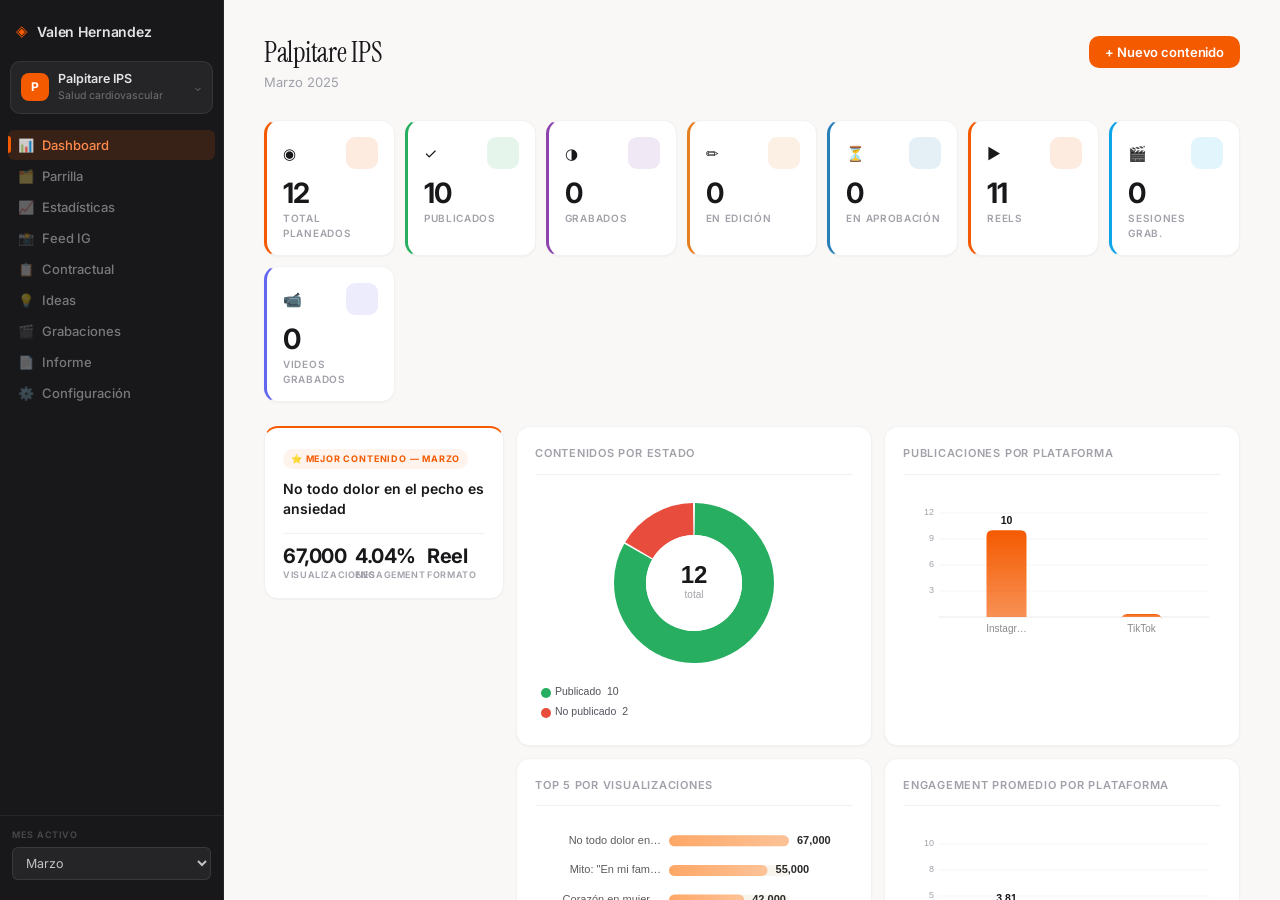
==== commit e50e5e61: "Fix data loss: try/catch en charts, migración defensiva, export/import JSON - try/catch en cada gráf" ====
--- a/index.html
+++ b/index.html
@@ -314,6 +314,13 @@
         <h1 class="page-title">Configuración de marca</h1>
         <p class="page-subtitle" id="configBrandName"></p>
       </div>
+      <div style="display:flex;gap:8px;">
+        <button class="btn-secondary" onclick="exportData()" title="Descargar respaldo JSON">⬇ Exportar datos</button>
+        <label class="btn-secondary" style="cursor:pointer;" title="Cargar respaldo JSON">
+          ⬆ Importar datos
+          <input type="file" accept=".json" style="display:none;" onchange="importData(event)">
+        </label>
+      </div>
     </div>
     <div id="configuracionContent"></div>
   </div>
--- a/styles.css
+++ b/styles.css
@@ -1,8 +1,8 @@
 /* ══════════════════════════════════════════════
    VALEN HERNANDEZ — Agency Dashboard
-   Design: editorial, minimal, premium
-   Fonts: Instrument Serif + Inter
-   Palette: warm off-white, café, naranja
+   Design: minimal SaaS premium
+   Ref: Notion · Linear · Stripe
+   Fonts: Instrument Serif (titles only) + Inter
 ═══════════════════════════════════════════════ */
 
 /* ── Reset ── */
@@ -10,49 +10,48 @@
 
 /* ── Variables ── */
 :root {
-  /* Brand */
-  --cafe:       #4A1D05;
-  --cafe-mid:   #7A3A18;
-  --naranja:    #F45A00;
-  --naranja-s:  #FFA15C;
-  --beige:      #D7C2A8;
-  --beige-l:    #EDE3D6;
-
-  /* Backgrounds */
-  --bg:         #F8F5EF;
-  --bg-2:       #F2EDE4;
-  --white:      #FFFFFF;
+  /* Orange brand accent */
+  --orange:       #F45A00;
+  --orange-soft:  #FF7A30;
+  --orange-bg:    rgba(244,90,0,0.07);
+  --orange-border:rgba(244,90,0,0.18);
+
+  /* Neutral backgrounds */
+  --bg:           #F9F8F7;
+  --bg-2:         #F3F2F0;
+  --white:        #FFFFFF;
+
+  /* Sidebar */
+  --sidebar-bg:   #18181B;
+  --sidebar-w:    224px;
 
   /* Text */
-  --t-dark:     #2B2B2B;
-  --t-mid:      #5C5C5C;
-  --t-soft:     #8B8B8B;
-  --t-muted:    #B0A89E;
+  --t-dark:       #18181B;
+  --t-mid:        #52525B;
+  --t-soft:       #A1A1AA;
+  --t-muted:      #D4D4D8;
 
   /* Borders */
-  --border:     rgba(215,194,168,0.35);
-  --border-s:   rgba(215,194,168,0.18);
+  --border:       rgba(0,0,0,0.09);
+  --border-s:     rgba(0,0,0,0.05);
 
   /* Shadows */
-  --sh-xs: 0 1px 2px rgba(74,29,5,0.04);
-  --sh-s:  0 2px 8px rgba(74,29,5,0.06), 0 1px 2px rgba(74,29,5,0.04);
-  --sh-m:  0 4px 20px rgba(74,29,5,0.09), 0 1px 4px rgba(74,29,5,0.05);
-  --sh-l:  0 8px 40px rgba(74,29,5,0.12), 0 2px 8px rgba(74,29,5,0.06);
+  --sh-xs: 0 1px 2px rgba(0,0,0,0.04);
+  --sh-s:  0 1px 4px rgba(0,0,0,0.06), 0 1px 2px rgba(0,0,0,0.04);
+  --sh-m:  0 4px 16px rgba(0,0,0,0.08), 0 1px 4px rgba(0,0,0,0.04);
+  --sh-l:  0 8px 32px rgba(0,0,0,0.12);
 
   /* Radii */
-  --r-sm:   8px;
-  --r-md:   12px;
-  --r-lg:   16px;
-  --r-xl:   20px;
-  --r-pill: 100px;
-
-  /* Sidebar */
-  --sidebar-w: 230px;
+  --r-sm:   6px;
+  --r-md:   10px;
+  --r-lg:   14px;
+  --r-xl:   18px;
+  --r-pill: 999px;
 
   /* Transitions */
-  --ease: cubic-bezier(0.16, 1, 0.3, 1);
-  --t-fast: 150ms var(--ease);
-  --t-mid-spd: 220ms var(--ease);
+  --ease:       cubic-bezier(0.16, 1, 0.3, 1);
+  --t-fast:     140ms var(--ease);
+  --t-mid-spd:  200ms var(--ease);
 }
 
 /* ── Base ── */
@@ -75,13 +74,13 @@
   top: 0; left: 0;
   width: var(--sidebar-w);
   height: 100vh;
-  background: linear-gradient(180deg, #1E0B03 0%, #2A1208 100%);
+  background: var(--sidebar-bg);
   display: flex;
   flex-direction: column;
   overflow-y: auto;
   overflow-x: hidden;
   z-index: 100;
-  border-right: 1px solid rgba(255,161,92,0.08);
+  border-right: 1px solid rgba(255,255,255,0.06);
   scrollbar-width: none;
 }
 .sidebar::-webkit-scrollbar { display: none; }
@@ -92,11 +91,11 @@
   overflow-y: auto;
   padding: 0;
   scrollbar-width: thin;
-  scrollbar-color: var(--beige-l) transparent;
+  scrollbar-color: rgba(0,0,0,0.1) transparent;
 }
 .main-content::-webkit-scrollbar { width: 5px; }
 .main-content::-webkit-scrollbar-thumb {
-  background: var(--beige-l);
+  background: rgba(0,0,0,0.1);
   border-radius: 10px;
 }
 
@@ -107,17 +106,18 @@
   display: flex;
   align-items: center;
   gap: 9px;
-  padding: 26px 20px 20px;
+  padding: 20px 16px 18px;
 }
 .logo-icon {
-  font-size: 16px;
-  color: var(--naranja);
+  font-size: 15px;
+  color: var(--orange);
   flex-shrink: 0;
 }
 .logo-text {
-  font-family: 'Instrument Serif', serif;
-  font-size: 15px;
-  color: rgba(255,255,255,0.92);
+  font-family: 'Inter', sans-serif;
+  font-size: 14px;
+  font-weight: 600;
+  color: rgba(255,255,255,0.88);
   letter-spacing: -0.01em;
   white-space: nowrap;
   overflow: hidden;
@@ -129,26 +129,26 @@
 ═══════════════════════════════════════════════ */
 .brand-switcher {
   position: relative;
-  margin: 0 12px 16px;
+  margin: 0 10px 12px;
 }
 .brand-current {
   display: flex;
   align-items: center;
-  gap: 10px;
-  padding: 10px 12px;
+  gap: 9px;
+  padding: 9px 10px;
   border-radius: var(--r-md);
   cursor: pointer;
-  background: rgba(255,255,255,0.05);
-  border: 1px solid rgba(255,255,255,0.07);
+  background: rgba(255,255,255,0.06);
+  border: 1px solid rgba(255,255,255,0.08);
   transition: background var(--t-fast);
 }
-.brand-current:hover { background: rgba(255,255,255,0.08); }
+.brand-current:hover { background: rgba(255,255,255,0.10); }
 .brand-avatar {
-  width: 30px; height: 30px;
-  border-radius: 9px;
-  background: var(--naranja);
+  width: 28px; height: 28px;
+  border-radius: 8px;
+  background: var(--orange);
   color: #fff;
-  font-size: 13px;
+  font-size: 12px;
   font-weight: 700;
   display: flex; align-items: center; justify-content: center;
   flex-shrink: 0;
@@ -157,7 +157,7 @@
 .brand-name {
   font-size: 12.5px;
   font-weight: 600;
-  color: rgba(255,255,255,0.9);
+  color: rgba(255,255,255,0.88);
   white-space: nowrap;
   overflow: hidden;
   text-overflow: ellipsis;
@@ -165,65 +165,64 @@
 }
 .brand-sector {
   font-size: 10.5px;
-  color: rgba(255,255,255,0.38);
+  color: rgba(255,255,255,0.35);
   white-space: nowrap;
   overflow: hidden;
   text-overflow: ellipsis;
   margin-top: 1px;
 }
 .brand-chevron {
-  font-size: 11px;
-  color: rgba(255,255,255,0.35);
+  font-size: 10px;
+  color: rgba(255,255,255,0.3);
   flex-shrink: 0;
   transition: transform var(--t-fast);
 }
 .brand-dropdown {
   display: none;
   position: absolute;
-  top: calc(100% + 6px);
+  top: calc(100% + 4px);
   left: 0; right: 0;
-  background: #2A1008;
-  border: 1px solid rgba(255,255,255,0.08);
+  background: #27272A;
+  border: 1px solid rgba(255,255,255,0.1);
   border-radius: var(--r-md);
   overflow: hidden;
   z-index: 200;
   box-shadow: var(--sh-l);
 }
 .brand-dropdown.open { display: block; }
-.brand-list { padding: 6px; }
+.brand-list { padding: 5px; }
 .brand-list-item {
   display: flex;
   align-items: center;
-  gap: 10px;
-  padding: 8px 10px;
+  gap: 9px;
+  padding: 7px 9px;
   border-radius: var(--r-sm);
   cursor: pointer;
   transition: background var(--t-fast);
 }
-.brand-list-item:hover { background: rgba(255,255,255,0.06); }
+.brand-list-item:hover { background: rgba(255,255,255,0.07); }
 .brand-list-item.active { background: rgba(244,90,0,0.15); }
 .btn-nueva-marca {
   width: 100%;
-  padding: 9px 12px;
+  padding: 8px 12px;
   background: none;
   border: none;
-  border-top: 1px solid rgba(255,255,255,0.06);
-  color: rgba(255,255,255,0.4);
+  border-top: 1px solid rgba(255,255,255,0.07);
+  color: rgba(255,255,255,0.35);
   font-size: 11.5px;
   font-family: 'Inter', sans-serif;
   cursor: pointer;
   transition: color var(--t-fast);
   text-align: left;
-  letter-spacing: 0.01em;
-}
-.btn-nueva-marca:hover { color: var(--naranja-s); }
+}
+.btn-nueva-marca:hover { color: var(--orange); }
 
 /* ══════════════════════════════════════════════
    SIDEBAR — NAVIGATION
 ═══════════════════════════════════════════════ */
 .sidebar-nav {
   flex: 1;
-  padding: 4px 10px;
+  padding: 4px 8px;
   display: flex;
   flex-direction: column;
   gap: 1px;
@@ -233,11 +232,11 @@
   align-items: center;
   gap: 9px;
   width: 100%;
-  padding: 8px 10px;
+  padding: 7px 10px;
   border: none;
   background: none;
   border-radius: var(--r-sm);
-  color: rgba(255,255,255,0.45);
+  color: rgba(255,255,255,0.42);
   font-family: 'Inter', sans-serif;
   font-size: 13px;
   font-weight: 500;
@@ -247,25 +246,25 @@
   position: relative;
 }
 .nav-item:hover {
-  background: rgba(255,255,255,0.05);
-  color: rgba(255,255,255,0.75);
+  background: rgba(255,255,255,0.06);
+  color: rgba(255,255,255,0.78);
 }
 .nav-item.active {
-  background: rgba(244,90,0,0.12);
-  color: #FFA15C;
+  background: rgba(244,90,0,0.14);
+  color: #FF8A4C;
 }
 .nav-item.active::before {
   content: '';
   position: absolute;
-  left: 0; top: 20%; bottom: 20%;
-  width: 3px;
-  background: var(--naranja);
+  left: 0; top: 22%; bottom: 22%;
+  width: 2.5px;
+  background: var(--orange);
   border-radius: 0 3px 3px 0;
 }
 .nav-icon {
-  font-size: 14px;
+  font-size: 13px;
   opacity: 0.8;
-  width: 16px;
+  width: 15px;
   text-align: center;
   flex-shrink: 0;
 }
@@ -274,76 +273,66 @@
    SIDEBAR — MONTH SELECT
 ═══════════════════════════════════════════════ */
 .sidebar-month {
-  padding: 14px 14px 24px;
-  border-top: 1px solid rgba(255,255,255,0.05);
+  padding: 12px 12px 20px;
+  border-top: 1px solid rgba(255,255,255,0.06);
   margin-top: auto;
 }
 .month-label {
   display: block;
-  font-size: 9.5px;
+  font-size: 9px;
   font-weight: 600;
   text-transform: uppercase;
   letter-spacing: 0.1em;
-  color: rgba(255,255,255,0.25);
-  margin-bottom: 7px;
+  color: rgba(255,255,255,0.22);
+  margin-bottom: 6px;
 }
 .month-select {
   width: 100%;
-  padding: 8px 10px;
+  padding: 7px 9px;
   background: rgba(255,255,255,0.06);
   border: 1px solid rgba(255,255,255,0.09);
   border-radius: var(--r-sm);
-  color: rgba(255,255,255,0.75);
-  font-family: 'Inter', sans-serif;
-  font-size: 13px;
-  cursor: pointer;
-  appearance: none;
-  background-image: url("data:image/svg+xml,%3Csvg xmlns='http://www.w3.org/2000/svg' width='10' height='6' fill='none'%3E%3Cpath d='M1 1l4 4 4-4' stroke='rgba(255,255,255,0.3)' stroke-width='1.5' stroke-linecap='round' stroke-linejoin='round'/%3E%3C/svg%3E");
-  background-repeat: no-repeat;
-  background-position: right 10px center;
-  padding-right: 28px;
-}
-.month-select:focus { outline: none; border-color: var(--naranja); }
-.month-select option { background: #1C0A02; color: #fff; }
-
-/* ══════════════════════════════════════════════
-   TAB PANELS
+  color: rgba(255,255,255,0.72);
+  font-family: 'Inter', sans-serif;
+  font-size: 12.5px;
+  cursor: pointer;
+}
+.month-select option { background: #27272A; color: #fff; }
+
+/* ══════════════════════════════════════════════
+   PAGE HEADER
 ═══════════════════════════════════════════════ */
 .tab-panel {
-  display: none;
-  padding: 44px 48px 60px;
-  min-height: 100vh;
-  animation: fadeInUp 220ms var(--ease);
-}
-.tab-panel.active { display: block; }
-
-@keyframes fadeInUp {
+  padding: 36px 40px 56px;
+  animation: fadeUp 220ms var(--ease) both;
+}
+@keyframes fadeUp {
   from { opacity: 0; transform: translateY(10px); }
   to   { opacity: 1; transform: translateY(0); }
 }
-
-/* ══════════════════════════════════════════════
-   PAGE HEADER
-═══════════════════════════════════════════════ */
+.tab-panel:not(.active) { display: none; }
+.tab-panel.active { display: block; }
+
 .page-header {
   display: flex;
   align-items: flex-start;
   justify-content: space-between;
-  margin-bottom: 36px;
   gap: 16px;
+  margin-bottom: 28px;
+  flex-wrap: wrap;
 }
 .page-title {
   font-family: 'Instrument Serif', serif;
-  font-size: 36px;
-  color: var(--cafe);
+  font-size: 28px;
+  color: var(--t-dark);
   font-weight: 400;
-  line-height: 1.1;
-  letter-spacing: -0.02em;
+  letter-spacing: -0.01em;
+  line-height: 1.2;
 }
 .page-subtitle {
   font-size: 13px;
   color: var(--t-soft);
-  margin-top: 5px;
+  margin-top: 3px;
   font-weight: 400;
 }
 
@@ -354,8 +343,8 @@
   display: inline-flex;
   align-items: center;
   gap: 6px;
-  padding: 9px 18px;
-  background: var(--naranja);
+  padding: 8px 16px;
+  background: var(--orange);
   color: #fff;
   border: none;
   border-radius: var(--r-md);
@@ -363,24 +352,19 @@
   font-size: 13px;
   font-weight: 600;
   cursor: pointer;
-  transition: background var(--t-fast), transform var(--t-fast), box-shadow var(--t-fast);
-  box-shadow: 0 2px 8px rgba(244,90,0,0.25);
+  transition: opacity var(--t-fast), transform var(--t-fast);
   white-space: nowrap;
-}
-.btn-primary:hover {
-  background: #d94f00;
-  transform: translateY(-1px);
-  box-shadow: 0 4px 16px rgba(244,90,0,0.35);
-}
-.btn-primary:active { transform: translateY(0); }
+  letter-spacing: -0.01em;
+}
+.btn-primary:hover { opacity: 0.88; transform: translateY(-1px); }
 
 .btn-secondary {
   display: inline-flex;
   align-items: center;
   gap: 6px;
-  padding: 9px 16px;
+  padding: 8px 16px;
   background: var(--white);
-  color: var(--t-dark);
+  color: var(--t-mid);
   border: 1px solid var(--border);
   border-radius: var(--r-md);
   font-family: 'Inter', sans-serif;
@@ -390,17 +374,13 @@
   transition: all var(--t-fast);
   white-space: nowrap;
 }
-.btn-secondary:hover {
-  border-color: var(--beige);
-  background: var(--bg);
-  transform: translateY(-1px);
-}
+.btn-secondary:hover { border-color: rgba(0,0,0,0.18); background: var(--bg); }
 
 .btn-ghost {
   display: inline-flex;
   align-items: center;
   gap: 6px;
-  padding: 9px 16px;
+  padding: 8px 14px;
   background: none;
   color: var(--t-mid);
   border: none;
@@ -417,10 +397,10 @@
   display: inline-flex;
   align-items: center;
   gap: 6px;
-  padding: 9px 16px;
+  padding: 8px 16px;
   background: #FEF2F0;
   color: #D93025;
-  border: 1px solid rgba(217,48,37,0.2);
+  border: 1px solid rgba(217,48,37,0.15);
   border-radius: var(--r-md);
   font-family: 'Inter', sans-serif;
   font-size: 13px;
@@ -435,34 +415,22 @@
 ═══════════════════════════════════════════════ */
 .kpi-grid {
   display: grid;
-  grid-template-columns: repeat(auto-fill, minmax(140px, 1fr));
+  grid-template-columns: repeat(auto-fill, minmax(130px, 1fr));
   gap: 10px;
   margin-bottom: 24px;
 }
 .kpi-card {
   background: var(--white);
-  border-radius: var(--r-md);
-  padding: 18px 16px 16px;
+  border-radius: var(--r-lg);
+  padding: 16px 16px 14px;
+  border: 1px solid var(--border-s);
+  border-left: 3px solid var(--kpi-color, var(--orange));
+  box-shadow: var(--sh-xs);
+  transition: box-shadow var(--t-fast), transform var(--t-fast);
+}
+.kpi-card:hover {
   box-shadow: var(--sh-s);
-  border: 1px solid var(--border-s);
-  border-left: 3px solid var(--kpi-color, var(--naranja));
-  transition: box-shadow var(--t-mid-spd), transform var(--t-mid-spd);
-  position: relative;
-  overflow: hidden;
-}
-.kpi-card::after {
-  content: '';
-  position: absolute;
-  top: -10px; right: -10px;
-  width: 60px; height: 60px;
-  border-radius: 50%;
-  background: var(--kpi-color, var(--naranja));
-  opacity: 0.05;
-  pointer-events: none;
-}
-.kpi-card:hover {
-  box-shadow: var(--sh-m);
-  transform: translateY(-2px);
+  transform: translateY(-1px);
 }
 .kpi-card-top {
   display: flex;
@@ -471,27 +439,29 @@
   margin-bottom: 10px;
 }
 .kpi-icon-label {
-  font-size: 16px;
+  font-size: 15px;
   line-height: 1;
 }
 .kpi-icon-box {
-  width: 26px; height: 26px;
-  border-radius: 7px;
-  opacity: 0.12;
+  width: 24px; height: 24px;
+  border-radius: 6px;
+  background: var(--kpi-color, var(--orange));
+  opacity: 0.10;
 }
 .kpi-value {
-  font-family: 'Instrument Serif', serif;
-  font-size: 34px;
-  color: var(--cafe);
+  font-family: 'Inter', sans-serif;
+  font-size: 28px;
+  font-weight: 700;
+  color: var(--t-dark);
   line-height: 1;
-  margin-bottom: 5px;
-  letter-spacing: -0.02em;
+  margin-bottom: 4px;
+  letter-spacing: -0.03em;
 }
 .kpi-label {
-  font-size: 9.5px;
+  font-size: 10px;
   font-weight: 600;
   text-transform: uppercase;
-  letter-spacing: 0.09em;
+  letter-spacing: 0.07em;
   color: var(--t-soft);
 }
 
@@ -500,69 +470,70 @@
 ═══════════════════════════════════════════════ */
 .dashboard-lower {
   display: grid;
-  grid-template-columns: 260px 1fr;
-  gap: 14px;
-  margin-bottom: 20px;
+  grid-template-columns: 240px 1fr;
+  gap: 12px;
+  margin-bottom: 16px;
   align-items: start;
 }
 @media (max-width: 1100px) { .dashboard-lower { grid-template-columns: 1fr; } }
 
-/* Best content card — light elegant version */
+/* Best content card — clean light */
 .best-content-card {
   background: var(--white);
   border-radius: var(--r-lg);
-  padding: 22px 20px;
-  box-shadow: var(--sh-s);
+  padding: 18px 18px 16px;
   border: 1px solid var(--border-s);
-  border-top: 3px solid var(--naranja);
-  position: relative;
-  overflow: hidden;
+  border-top: 2px solid var(--orange);
+  box-shadow: var(--sh-xs);
 }
 .best-label-pill {
   display: inline-flex;
   align-items: center;
-  gap: 5px;
-  font-size: 9.5px;
+  gap: 4px;
+  font-size: 9px;
   font-weight: 700;
   text-transform: uppercase;
-  letter-spacing: 0.1em;
-  color: var(--naranja);
-  background: rgba(244,90,0,0.07);
-  padding: 3px 10px;
+  letter-spacing: 0.09em;
+  color: var(--orange);
+  background: var(--orange-bg);
+  padding: 3px 8px;
   border-radius: var(--r-pill);
-  margin-bottom: 12px;
+  margin-bottom: 10px;
 }
 .best-idea-text {
-  font-family: 'Instrument Serif', serif;
-  font-size: 17px;
-  color: var(--cafe);
-  line-height: 1.4;
-  margin-bottom: 16px;
+  font-size: 14px;
+  font-weight: 600;
+  color: var(--t-dark);
+  line-height: 1.45;
+  margin-bottom: 14px;
 }
 .best-metrics-row {
   display: flex;
-  gap: 16px;
+  gap: 14px;
   flex-wrap: wrap;
-}
-.best-metric { flex: 1; min-width: 60px; }
+  border-top: 1px solid var(--border-s);
+  padding-top: 12px;
+}
+.best-metric { flex: 1; min-width: 50px; }
 .best-metric-val {
-  font-family: 'Instrument Serif', serif;
-  font-size: 26px;
-  color: var(--cafe);
+  font-size: 20px;
+  font-weight: 700;
+  color: var(--t-dark);
   line-height: 1;
-  margin-bottom: 3px;
+  margin-bottom: 2px;
+  letter-spacing: -0.02em;
 }
 .best-metric-lbl {
-  font-size: 9.5px;
+  font-size: 9px;
   font-weight: 600;
   text-transform: uppercase;
-  letter-spacing: 0.08em;
+  letter-spacing: 0.07em;
   color: var(--t-soft);
 }
 .best-empty {
-  font-size: 13px;
-  color: var(--t-muted);
-  margin-top: 12px;
+  font-size: 12px;
+  color: var(--t-soft);
+  margin-top: 8px;
   line-height: 1.5;
 }
 
@@ -570,37 +541,37 @@
 .compliance-card {
   background: var(--white);
   border-radius: var(--r-lg);
-  padding: 22px 24px;
-  box-shadow: var(--sh-s);
+  padding: 20px 22px;
   border: 1px solid var(--border-s);
+  box-shadow: var(--sh-xs);
   margin-top: 0;
 }
 .compliance-header {
   display: flex;
   justify-content: space-between;
-  align-items: flex-start;
-  margin-bottom: 14px;
+  align-items: center;
+  margin-bottom: 12px;
 }
 .compliance-title {
-  font-family: 'Instrument Serif', serif;
-  font-size: 17px;
-  color: var(--cafe);
-  margin-bottom: 3px;
+  font-size: 13px;
+  font-weight: 600;
+  color: var(--t-dark);
 }
 .compliance-sub {
-  font-size: 12px;
-  color: var(--t-soft);
+  font-size: 11.5px;
+  color: var(--t-soft);
+  margin-top: 2px;
 }
 .compliance-pct {
-  font-family: 'Instrument Serif', serif;
-  font-size: 38px;
-  font-weight: 400;
+  font-size: 32px;
+  font-weight: 700;
   line-height: 1;
   flex-shrink: 0;
   margin-left: 12px;
+  letter-spacing: -0.03em;
 }
 .compliance-bar-track {
-  height: 8px;
+  height: 6px;
   background: var(--bg-2);
   border-radius: 99px;
   overflow: hidden;
@@ -613,33 +584,34 @@
 }
 .compliance-stats-row {
   display: flex;
-  gap: 0;
   border-top: 1px solid var(--border-s);
-  padding-top: 14px;
+  padding-top: 12px;
 }
 .compliance-stat {
   flex: 1;
   text-align: center;
   border-right: 1px solid var(--border-s);
-  padding: 0 8px;
+  padding: 0 6px;
 }
 .compliance-stat:last-child { border-right: none; }
 .compliance-stat-val {
-  font-family: 'Instrument Serif', serif;
-  font-size: 26px;
-  color: var(--cafe);
+  font-size: 20px;
+  font-weight: 700;
+  color: var(--t-dark);
   line-height: 1;
   margin-bottom: 3px;
+  letter-spacing: -0.02em;
 }
 .compliance-stat-of {
-  font-size: 14px;
-  color: var(--t-muted);
+  font-size: 12px;
+  font-weight: 500;
+  color: var(--t-soft);
 }
 .compliance-stat-lbl {
-  font-size: 9.5px;
-  font-weight: 700;
+  font-size: 9px;
+  font-weight: 600;
   text-transform: uppercase;
-  letter-spacing: 0.08em;
+  letter-spacing: 0.07em;
   color: var(--t-soft);
 }
 
@@ -647,101 +619,97 @@
 .charts-grid-2x2 {
   display: grid;
   grid-template-columns: 1fr 1fr;
-  gap: 14px;
+  gap: 12px;
 }
 @media (max-width: 960px) { .charts-grid-2x2 { grid-template-columns: 1fr; } }
 
 .charts-grid-2col {
   display: grid;
   grid-template-columns: 1fr 1fr;
-  gap: 16px;
+  gap: 12px;
 }
 @media (max-width: 900px) { .charts-grid-2col { grid-template-columns: 1fr; } }
 
 .chart-card {
   background: var(--white);
   border-radius: var(--r-lg);
-  padding: 22px;
-  box-shadow: var(--sh-s);
+  padding: 18px 18px 16px;
   border: 1px solid var(--border-s);
+  box-shadow: var(--sh-xs);
   display: flex;
   flex-direction: column;
-  transition: box-shadow var(--t-mid-spd);
-}
-.chart-card:hover { box-shadow: var(--sh-m); }
+  transition: box-shadow var(--t-fast);
+}
+.chart-card:hover { box-shadow: var(--sh-s); }
 .chart-title {
-  font-size: 12px;
-  font-weight: 600;
-  color: var(--t-mid);
+  font-size: 11px;
+  font-weight: 600;
+  color: var(--t-soft);
   text-transform: uppercase;
   letter-spacing: 0.07em;
-  margin-bottom: 18px;
-  padding-bottom: 14px;
-  border-bottom: 1px solid var(--bg-2);
+  margin-bottom: 14px;
+  padding-bottom: 12px;
+  border-bottom: 1px solid var(--border-s);
 }
 .chart-card canvas {
   width: 100% !important;
-  height: 180px;
+  height: 160px;
   display: block;
 }
-
-/* Compliance */
-.compliance-section { margin-top: 16px; }
+#chartDonut { height: 240px !important; }
+
+/* Compliance section */
+.compliance-section { margin-top: 12px; }
 
 /* ══════════════════════════════════════════════
    FILTER ROW
 ═══════════════════════════════════════════════ */
 .filter-row {
   display: flex;
-  gap: 10px;
+  gap: 12px;
   flex-wrap: wrap;
-  align-items: flex-end;
-  margin-bottom: 20px;
-  padding: 16px 20px;
+  margin-bottom: 18px;
+  background: var(--white);
+  border: 1px solid var(--border-s);
+  border-radius: var(--r-lg);
+  padding: 16px 18px;
+  box-shadow: var(--sh-xs);
+}
+.filter-group {
+  display: flex;
+  flex-direction: column;
+  gap: 4px;
+  min-width: 130px;
+  flex: 1;
+}
+.filter-group label {
+  font-size: 10px;
+  font-weight: 600;
+  text-transform: uppercase;
+  letter-spacing: 0.07em;
+  color: var(--t-soft);
+}
+.filter-group select {
+  padding: 7px 10px;
+  border: 1.5px solid var(--border);
+  border-radius: var(--r-sm);
+  font-family: 'Inter', sans-serif;
+  font-size: 13px;
+  color: var(--t-dark);
+  background: var(--white);
+  cursor: pointer;
+  transition: border-color var(--t-fast);
+}
+.filter-group select:focus { outline: none; border-color: var(--orange); }
+
+/* ══════════════════════════════════════════════
+   TABLE
+═══════════════════════════════════════════════ */
+.table-wrapper {
   background: var(--white);
   border-radius: var(--r-lg);
   border: 1px solid var(--border-s);
   box-shadow: var(--sh-xs);
-}
-.filter-group {
-  display: flex;
-  flex-direction: column;
-  gap: 5px;
-}
-.filter-group label {
-  font-size: 10px;
-  font-weight: 600;
-  text-transform: uppercase;
-  letter-spacing: 0.08em;
-  color: var(--t-soft);
-}
-.filter-group select,
-.filter-group input {
-  padding: 7px 10px;
-  border: 1px solid var(--border);
-  border-radius: var(--r-sm);
-  font-family: 'Inter', sans-serif;
-  font-size: 13px;
-  color: var(--t-dark);
-  background: var(--bg);
-  cursor: pointer;
-  transition: border-color var(--t-fast);
-  min-width: 130px;
-}
-.filter-group select:focus,
-.filter-group input:focus {
-  outline: none;
-  border-color: var(--naranja);
-}
-
-/* ══════════════════════════════════════════════
-   TABLE
-═══════════════════════════════════════════════ */
-.table-wrapper {
-  background: var(--white);
-  border-radius: var(--r-lg);
-  border: 1px solid var(--border-s);
-  box-shadow: var(--sh-s);
   overflow-x: auto;
   -webkit-overflow-scrolling: touch;
 }
@@ -752,12 +720,12 @@
   font-size: 13px;
 }
 .data-table thead th {
-  padding: 13px 16px;
+  padding: 10px 14px;
   text-align: left;
   font-size: 10px;
-  font-weight: 700;
+  font-weight: 600;
   text-transform: uppercase;
-  letter-spacing: 0.09em;
+  letter-spacing: 0.07em;
   color: var(--t-soft);
   background: var(--bg);
   border-bottom: 1px solid var(--border);
@@ -766,7 +734,19 @@
   top: 0;
   z-index: 2;
 }
-/* Actions column always visible */
+.data-table tbody tr {
+  border-bottom: 1px solid var(--border-s);
+  transition: background var(--t-fast);
+}
+.data-table tbody tr:last-child { border-bottom: none; }
+.data-table tbody tr:hover { background: var(--bg); }
+.data-table tbody td {
+  padding: 11px 14px;
+  color: var(--t-dark);
+  vertical-align: middle;
+  font-size: 13px;
+}
+/* Sticky actions column */
 .data-table td:last-child,
 .data-table th:last-child {
   position: sticky;
@@ -778,18 +758,6 @@
   z-index: 3;
   background: var(--bg);
 }
-.data-table tbody tr {
-  border-bottom: 1px solid var(--border-s);
-  transition: background var(--t-fast);
-}
-.data-table tbody tr:last-child { border-bottom: none; }
-.data-table tbody tr:hover { background: #FDFAF6; }
-.data-table tbody td {
-  padding: 13px 16px;
-  color: var(--t-dark);
-  vertical-align: middle;
-  font-size: 13px;
-}
 
 /* ══════════════════════════════════════════════
    ESTADO BADGES
@@ -797,57 +765,52 @@
 .estado-badge {
   display: inline-flex;
   align-items: center;
-  gap: 4px;
-  padding: 3px 10px;
+  padding: 2px 8px;
   border-radius: var(--r-pill);
   font-size: 11px;
   font-weight: 600;
   white-space: nowrap;
-  letter-spacing: 0.01em;
-}
-.eb-publicado     { background: #ECFDF5; color: #059669; border: 1px solid rgba(5,150,105,0.15); }
-.eb-no-publicado  { background: #FEF2F2; color: #DC2626; border: 1px solid rgba(220,38,38,0.15); }
-.eb-aprobado      { background: #F0FDF4; color: #16A34A; border: 1px solid rgba(22,163,74,0.15); }
-.eb-en-aprobacion { background: #EFF6FF; color: #2563EB; border: 1px solid rgba(37,99,235,0.15); }
-.eb-en-edicion    { background: #FFFBEB; color: #D97706; border: 1px solid rgba(217,119,6,0.15); }
-.eb-grabado       { background: #FAF5FF; color: #7C3AED; border: 1px solid rgba(124,58,237,0.15); }
-.eb-guion         { background: #FFF7ED; color: #EA580C; border: 1px solid rgba(234,88,12,0.15); }
-.eb-idea          { background: #F8FAFC; color: #64748B; border: 1px solid rgba(100,116,139,0.15); }
-/* extra states for grabaciones */
-.eb-sin-editar    { background: #F8FAFC; color: #64748B; border: 1px solid rgba(100,116,139,0.15); }
-.eb-editado       { background: #F0FDF4; color: #16A34A; border: 1px solid rgba(22,163,74,0.15); }
-.eb-entregado     { background: #ECFDF5; color: #059669; border: 1px solid rgba(5,150,105,0.15); }
-.eb-pendiente     { background: #FFFBEB; color: #D97706; border: 1px solid rgba(217,119,6,0.15); }
-.eb-usada         { background: #ECFDF5; color: #059669; border: 1px solid rgba(5,150,105,0.15); }
-.eb-disponible    { background: #EFF6FF; color: #2563EB; border: 1px solid rgba(37,99,235,0.15); }
-.eb-descartada    { background: #FEF2F2; color: #DC2626; border: 1px solid rgba(220,38,38,0.15); }
-.eb-alta          { background: #FEF2F2; color: #DC2626; border: 1px solid rgba(220,38,38,0.15); }
-.eb-media         { background: #FFFBEB; color: #D97706; border: 1px solid rgba(217,119,6,0.15); }
-.eb-baja          { background: #F8FAFC; color: #64748B; border: 1px solid rgba(100,116,139,0.15); }
-
-/* ══════════════════════════════════════════════
-   ACTION BUTTONS IN TABLE
-═══════════════════════════════════════════════ */
-.actions-cell { display: flex; gap: 4px; align-items: center; }
+}
+.eb-publicado     { background: #ECFDF5; color: #059669; border: 1px solid rgba(5,150,105,0.12); }
+.eb-no-publicado  { background: #FEF2F2; color: #DC2626; border: 1px solid rgba(220,38,38,0.12); }
+.eb-aprobado      { background: #F0FDF4; color: #16A34A; border: 1px solid rgba(22,163,74,0.12); }
+.eb-en-aprobacion { background: #EFF6FF; color: #2563EB; border: 1px solid rgba(37,99,235,0.12); }
+.eb-en-edicion    { background: #FFFBEB; color: #D97706; border: 1px solid rgba(217,119,6,0.12); }
+.eb-grabado       { background: #F5F3FF; color: #7C3AED; border: 1px solid rgba(124,58,237,0.12); }
+.eb-guion         { background: #FFF7ED; color: #EA580C; border: 1px solid rgba(234,88,12,0.12); }
+.eb-idea          { background: #F8FAFC; color: #64748B; border: 1px solid rgba(100,116,139,0.12); }
+.eb-sin-editar    { background: #F8FAFC; color: #94A3B8; border: 1px solid rgba(148,163,184,0.15); }
+.eb-en-proceso    { background: #FFF7ED; color: #EA580C; border: 1px solid rgba(234,88,12,0.12); }
+.eb-listo         { background: #ECFDF5; color: #059669; border: 1px solid rgba(5,150,105,0.12); }
+.eb-entregado     { background: #EFF6FF; color: #3B82F6; border: 1px solid rgba(59,130,246,0.12); }
+
+/* ══════════════════════════════════════════════
+   ACTION BUTTONS
+═══════════════════════════════════════════════ */
+.actions-cell {
+  display: flex;
+  gap: 4px;
+  align-items: center;
+}
 .btn-action {
   display: inline-flex;
   align-items: center;
   justify-content: center;
-  padding: 5px 9px;
+  width: 28px; height: 28px;
+  border-radius: var(--r-sm);
   border: 1px solid transparent;
-  border-radius: var(--r-sm);
-  font-size: 11.5px;
-  font-weight: 600;
+  font-size: 13px;
   cursor: pointer;
   transition: all var(--t-fast);
   font-family: 'Inter', sans-serif;
   white-space: nowrap;
-}
-.btn-view  { background: #EFF6FF; color: #3B82F6; border-color: rgba(59,130,246,0.15); }
-.btn-edit  { background: #FFFBEB; color: #D97706; border-color: rgba(217,119,6,0.15); }
-.btn-stats { background: #FAF5FF; color: #7C3AED; border-color: rgba(124,58,237,0.15); }
-.btn-del   { background: #FEF2F2; color: #DC2626; border-color: rgba(220,38,38,0.15); }
-.btn-action:hover { filter: brightness(0.92); transform: translateY(-1px); }
+  flex-shrink: 0;
+}
+.btn-view  { background: #EFF6FF; color: #3B82F6; border-color: rgba(59,130,246,0.12); }
+.btn-edit  { background: #FFFBEB; color: #D97706; border-color: rgba(217,119,6,0.12); }
+.btn-stats { background: #F5F3FF; color: #7C3AED; border-color: rgba(124,58,237,0.12); }
+.btn-del   { background: #FEF2F2; color: #DC2626; border-color: rgba(220,38,38,0.12); }
+.btn-action:hover { filter: brightness(0.90); transform: translateY(-1px); }
 
 /* ══════════════════════════════════════════════
    MODALS
@@ -855,9 +818,9 @@
 .modal-overlay {
   position: fixed;
   inset: 0;
-  background: rgba(28,10,2,0.45);
-  backdrop-filter: blur(4px);
-  -webkit-backdrop-filter: blur(4px);
+  background: rgba(0,0,0,0.35);
+  backdrop-filter: blur(3px);
+  -webkit-backdrop-filter: blur(3px);
   display: flex;
   align-items: center;
   justify-content: center;
@@ -883,54 +846,53 @@
   max-height: 90vh;
   display: flex;
   flex-direction: column;
-  box-shadow: 0 20px 60px rgba(28,10,2,0.25), 0 4px 12px rgba(28,10,2,0.1);
-  transform: translateY(16px) scale(0.98);
+  box-shadow: 0 20px 60px rgba(0,0,0,0.18), 0 4px 12px rgba(0,0,0,0.08);
+  transform: translateY(12px) scale(0.98);
   opacity: 0;
   transition: transform var(--t-mid-spd), opacity var(--t-mid-spd);
-}
-.modal.modal-large { max-width: 720px; }
+  border: 1px solid var(--border);
+}
+.modal.modal-large { max-width: 700px; }
 .modal.modal-sm    { max-width: 400px; }
 .modal-header {
   display: flex;
   align-items: center;
   justify-content: space-between;
-  padding: 26px 32px 22px;
-  border-bottom: 1px solid var(--bg-2);
+  padding: 22px 28px 18px;
+  border-bottom: 1px solid var(--border-s);
   flex-shrink: 0;
-  background: linear-gradient(135deg, var(--white) 0%, var(--bg) 100%);
-  border-radius: var(--r-xl) var(--r-xl) 0 0;
 }
 .modal-title {
   font-family: 'Instrument Serif', serif;
-  font-size: 24px;
-  color: var(--cafe);
+  font-size: 21px;
+  color: var(--t-dark);
   font-weight: 400;
   letter-spacing: -0.01em;
 }
 .modal-close {
-  width: 32px; height: 32px;
+  width: 30px; height: 30px;
   border: none;
-  background: var(--bg-2);
+  background: var(--bg);
   border-radius: 50%;
   cursor: pointer;
   color: var(--t-soft);
-  font-size: 14px;
+  font-size: 13px;
   display: flex; align-items: center; justify-content: center;
   transition: background var(--t-fast), color var(--t-fast);
   flex-shrink: 0;
 }
-.modal-close:hover { background: var(--beige-l); color: var(--cafe); }
+.modal-close:hover { background: var(--bg-2); color: var(--t-dark); }
 .modal-body {
-  padding: 26px 32px;
+  padding: 22px 28px;
   overflow-y: auto;
   flex: 1;
 }
 .modal-footer {
   display: flex;
   justify-content: flex-end;
-  gap: 10px;
-  padding: 18px 32px;
-  border-top: 1px solid var(--bg-2);
+  gap: 9px;
+  padding: 16px 28px;
+  border-top: 1px solid var(--border-s);
   flex-shrink: 0;
   background: var(--bg);
   border-radius: 0 0 var(--r-xl) var(--r-xl);
@@ -939,37 +901,36 @@
 /* ══════════════════════════════════════════════
    FORMS
 ═══════════════════════════════════════════════ */
-.form-section { margin-bottom: 28px; }
+.form-section { margin-bottom: 24px; }
 .form-section-title {
-  font-size: 11px;
+  font-size: 10px;
   font-weight: 700;
   text-transform: uppercase;
   letter-spacing: 0.09em;
   color: var(--t-soft);
-  margin-bottom: 16px;
-  padding-bottom: 10px;
-  border-bottom: 1px solid var(--bg-2);
+  margin-bottom: 14px;
+  padding-bottom: 8px;
+  border-bottom: 1px solid var(--border-s);
 }
 .form-group {
   display: flex;
   flex-direction: column;
-  gap: 6px;
-  margin-bottom: 14px;
+  gap: 5px;
+  margin-bottom: 12px;
 }
 .form-group label {
-  font-size: 12px;
+  font-size: 11.5px;
   font-weight: 600;
   color: var(--t-mid);
-  letter-spacing: 0.01em;
 }
 .form-group input,
 .form-group select,
 .form-group textarea {
-  padding: 10px 14px;
+  padding: 9px 12px;
   border: 1.5px solid var(--border);
-  border-radius: var(--r-md);
-  font-family: 'Inter', sans-serif;
-  font-size: 13.5px;
+  border-radius: var(--r-sm);
+  font-family: 'Inter', sans-serif;
+  font-size: 13px;
   color: var(--t-dark);
   background: var(--white);
   transition: border-color var(--t-fast), box-shadow var(--t-fast);
@@ -979,17 +940,17 @@
 .form-group select:focus,
 .form-group textarea:focus {
   outline: none;
-  border-color: var(--naranja);
-  box-shadow: 0 0 0 3px rgba(244,90,0,0.08);
+  border-color: var(--orange);
+  box-shadow: 0 0 0 3px rgba(244,90,0,0.07);
 }
 .form-group input[type="color"] {
-  padding: 4px 6px;
-  height: 40px;
-  cursor: pointer;
-}
-.form-group textarea { resize: vertical; min-height: 80px; line-height: 1.6; }
-.form-grid-2 { display: grid; grid-template-columns: 1fr 1fr; gap: 14px; }
-.form-grid-3 { display: grid; grid-template-columns: 1fr 1fr 1fr; gap: 14px; }
+  padding: 3px 5px;
+  height: 38px;
+  cursor: pointer;
+}
+.form-group textarea { resize: vertical; min-height: 76px; line-height: 1.6; }
+.form-grid-2 { display: grid; grid-template-columns: 1fr 1fr; gap: 12px; }
+.form-grid-3 { display: grid; grid-template-columns: 1fr 1fr 1fr; gap: 12px; }
 @media (max-width: 600px) {
   .form-grid-2, .form-grid-3 { grid-template-columns: 1fr; }
 }
@@ -1002,29 +963,29 @@
 .checkbox-label {
   display: flex;
   align-items: center;
-  gap: 7px;
+  gap: 6px;
   font-size: 13px;
   color: var(--t-mid);
   cursor: pointer;
   font-weight: 400;
 }
 .checkbox-label input[type="checkbox"] {
-  width: 15px; height: 15px;
-  accent-color: var(--naranja);
-  cursor: pointer;
-}
-
-/* ══════════════════════════════════════════════
-   PLATFORM ACCORDIONS (in contenido modal)
+  width: 14px; height: 14px;
+  accent-color: var(--orange);
+  cursor: pointer;
+}
+
+/* ══════════════════════════════════════════════
+   PLATFORM ACCORDIONS
 ═══════════════════════════════════════════════ */
 .platform-accordion {
   border: 1px solid var(--border);
   border-radius: var(--r-md);
   overflow: hidden;
-  margin-bottom: 10px;
+  margin-bottom: 8px;
 }
 .platform-accordion-header {
-  padding: 12px 16px;
+  padding: 10px 14px;
   background: var(--bg);
   font-size: 13px;
   font-weight: 600;
@@ -1032,116 +993,118 @@
   cursor: pointer;
   display: flex;
   align-items: center;
-  gap: 8px;
+  gap: 7px;
   transition: background var(--t-fast);
 }
 .platform-accordion-header:hover { background: var(--bg-2); }
 .platform-accordion-body {
-  padding: 16px;
+  padding: 14px;
   display: block;
   border-top: 1px solid var(--border-s);
 }
 
 /* ══════════════════════════════════════════════
-   STATS MODAL
+   STATS MODAL TABS
 ═══════════════════════════════════════════════ */
 .platform-tabs {
   display: flex;
   gap: 4px;
   margin-bottom: 20px;
-  background: var(--bg);
-  padding: 4px;
-  border-radius: var(--r-md);
-  width: fit-content;
+  border-bottom: 1px solid var(--border-s);
+  padding-bottom: 0;
 }
 .platform-tab {
-  padding: 7px 18px;
+  padding: 7px 14px;
   border: none;
   background: none;
-  border-radius: var(--r-sm);
   font-family: 'Inter', sans-serif;
   font-size: 13px;
   font-weight: 500;
   color: var(--t-soft);
   cursor: pointer;
-  transition: all var(--t-fast);
-}
-.platform-tab.active {
-  background: var(--white);
-  color: var(--cafe);
-  font-weight: 600;
-  box-shadow: var(--sh-xs);
-}
-.stats-content-name {
-  font-family: 'Instrument Serif', serif;
-  font-size: 18px;
-  color: var(--cafe);
-  margin-bottom: 18px;
-  line-height: 1.3;
-}
-.stats-form-grid {
-  display: grid;
-  grid-template-columns: repeat(auto-fill, minmax(180px, 1fr));
-  gap: 12px;
-}
+  border-bottom: 2px solid transparent;
+  margin-bottom: -1px;
+  transition: color var(--t-fast), border-color var(--t-fast);
+}
+.platform-tab:hover { color: var(--t-dark); }
+.platform-tab.active { color: var(--orange); border-color: var(--orange); font-weight: 600; }
+
+.stats-form-grid { margin-top: 0; }
 .stats-engagement-box {
   display: none;
-  margin-top: 18px;
-  padding: 14px 18px;
-  background: linear-gradient(135deg, #FFF7F0, #FFF3E8);
+  padding: 12px 16px;
+  background: var(--orange-bg);
+  border: 1px solid var(--orange-border);
   border-radius: var(--r-md);
-  border-left: 3px solid var(--naranja);
-  font-size: 14px;
-}
-
-/* ══════════════════════════════════════════════
-   STATS SUMMARY
-═══════════════════════════════════════════════ */
-.stats-summary-grid {
-  display: grid;
-  grid-template-columns: repeat(auto-fill, minmax(150px, 1fr));
-  gap: 12px;
-  margin-bottom: 24px;
-}
-
-/* ══════════════════════════════════════════════
-   FEED INSTAGRAM
+  margin-bottom: 16px;
+  font-size: 13px;
+  color: var(--t-mid);
+}
+
+/* ══════════════════════════════════════════════
+   FEED IG
 ═══════════════════════════════════════════════ */
 .feed-header-actions {
   display: flex;
-  align-items: center;
-  gap: 10px;
+  gap: 8px;
+  align-items: center;
   flex-wrap: wrap;
 }
+.toggle-group {
+  display: flex;
+  border: 1px solid var(--border);
+  border-radius: var(--r-sm);
+  overflow: hidden;
+  background: var(--white);
+}
+.toggle-group button {
+  padding: 7px 14px;
+  border: none;
+  background: none;
+  font-family: 'Inter', sans-serif;
+  font-size: 12.5px;
+  font-weight: 500;
+  color: var(--t-soft);
+  cursor: pointer;
+  transition: background var(--t-fast), color var(--t-fast);
+  display: flex;
+  align-items: center;
+  gap: 5px;
+}
+.toggle-group button + button { border-left: 1px solid var(--border); }
+.toggle-group button.active {
+  background: var(--orange-bg);
+  color: var(--orange);
+  font-weight: 600;
+}
+
 .feed-approval-bar {
   display: none;
   padding: 10px 16px;
   background: #ECFDF5;
-  border: 1px solid rgba(5,150,105,0.2);
+  border: 1px solid rgba(5,150,105,0.15);
   border-radius: var(--r-md);
-  margin-bottom: 20px;
-  font-size: 13.5px;
-  color: #065F46;
-  font-weight: 500;
-}
+  margin-bottom: 16px;
+  font-size: 13px;
+}
+
 .feed-grid {
   display: grid;
   grid-template-columns: repeat(3, 1fr);
-  gap: 10px;
-  max-width: 720px;
+  gap: 6px;
+  margin-bottom: 20px;
 }
 .feed-cell {
+  position: relative;
   aspect-ratio: 1;
   border-radius: var(--r-md);
   overflow: hidden;
-  position: relative;
   cursor: grab;
   background: var(--bg-2);
-  border: 1.5px solid var(--border);
-  transition: transform var(--t-fast), box-shadow var(--t-fast);
-}
-.feed-cell:hover { transform: scale(1.02); box-shadow: var(--sh-m); }
-.feed-cell.drag-over { border-color: var(--naranja); border-style: dashed; opacity: 0.7; }
+  border: 1px solid var(--border-s);
+  transition: box-shadow var(--t-fast);
+}
+.feed-cell:hover { box-shadow: var(--sh-s); }
 .feed-cell img { width: 100%; height: 100%; object-fit: cover; display: block; }
 .feed-cell-placeholder {
   width: 100%; height: 100%;
@@ -1149,185 +1112,162 @@
   flex-direction: column;
   align-items: center;
   justify-content: center;
-  gap: 6px;
-  padding: 12px;
+  gap: 5px;
+  padding: 10px;
+  font-size: 10px;
+  color: var(--t-soft);
   text-align: center;
 }
-.feed-cell-placeholder span {
-  font-size: 12px;
-  font-weight: 600;
-  color: var(--t-mid);
-}
-.feed-cell-placeholder small {
+.feed-cell-placeholder span { font-weight: 600; font-size: 11px; color: var(--t-mid); }
+.feed-upload-btn {
+  display: inline-flex;
+  align-items: center;
+  gap: 4px;
   font-size: 10px;
-  color: var(--t-soft);
-  line-height: 1.3;
-}
-.feed-upload-btn {
-  display: inline-block;
-  margin-top: 6px;
-  padding: 5px 12px;
-  background: var(--naranja);
-  color: #fff;
+  font-weight: 600;
+  color: var(--orange);
+  cursor: pointer;
+  padding: 3px 8px;
   border-radius: var(--r-pill);
-  font-size: 10.5px;
-  font-weight: 600;
-  cursor: pointer;
-  transition: background var(--t-fast);
-}
-.feed-upload-btn:hover { background: #d94f00; }
-.feed-upload-btn input[type="file"] { display: none; }
+  background: var(--orange-bg);
+  border: 1px solid var(--orange-border);
+  margin-top: 4px;
+}
+.feed-upload-btn input { display: none; }
 .feed-cell-num {
   position: absolute;
-  top: 6px; left: 6px;
-  background: rgba(0,0,0,0.5);
+  top: 5px; left: 5px;
+  width: 20px; height: 20px;
+  border-radius: 50%;
+  background: rgba(0,0,0,0.55);
   color: #fff;
   font-size: 10px;
   font-weight: 700;
-  padding: 2px 7px;
-  border-radius: var(--r-pill);
-  backdrop-filter: blur(4px);
-}
-.feed-legend {
-  margin-top: 16px;
-  display: flex;
-  gap: 16px;
-  flex-wrap: wrap;
-  font-size: 12px;
-  color: var(--t-soft);
-}
-
-/* ── Toggle group ── */
-.toggle-group {
-  display: flex;
-  background: var(--bg);
-  border: 1px solid var(--border);
-  border-radius: var(--r-sm);
-  overflow: hidden;
-}
-.toggle-btn {
-  padding: 7px 14px;
-  border: none;
-  background: none;
-  font-family: 'Inter', sans-serif;
-  font-size: 12.5px;
-  font-weight: 500;
-  color: var(--t-soft);
-  cursor: pointer;
-  transition: all var(--t-fast);
-}
-.toggle-btn.active {
-  background: var(--white);
-  color: var(--cafe);
-  font-weight: 600;
-  box-shadow: var(--sh-xs);
-}
-
-/* ── Phone mockup ── */
-.phone-mockup-wrap { display: flex; justify-content: center; padding: 24px 0; }
+  display: flex; align-items: center; justify-content: center;
+}
+
 .phone-mockup {
-  width: 280px;
+  width: 180px;
   background: #1A1A1A;
-  border-radius: 40px;
-  padding: 14px;
-  box-shadow: 0 20px 60px rgba(0,0,0,0.4), 0 0 0 1px rgba(255,255,255,0.08);
-  position: relative;
+  border-radius: 28px;
+  padding: 10px;
+  margin: 0 auto;
+  box-shadow: var(--sh-l);
 }
 .phone-screen {
   background: var(--white);
-  border-radius: 28px;
+  border-radius: 20px;
   overflow: hidden;
 }
-.ig-header {
-  display: flex;
-  align-items: center;
-  gap: 10px;
-  padding: 12px 14px;
-  border-bottom: 1px solid var(--border-s);
-}
-.ig-profile-pic {
-  width: 28px; height: 28px;
-  border-radius: 50%;
-  background: linear-gradient(135deg, var(--naranja), var(--naranja-s));
-  flex-shrink: 0;
-}
-.ig-handle {
-  font-size: 12px;
-  font-weight: 700;
-  color: var(--t-dark);
-}
-.feed-grid-phone {
+.phone-feed-row {
   display: grid;
   grid-template-columns: repeat(3, 1fr);
   gap: 1px;
 }
-
-/* ══════════════════════════════════════════════
-   CONTRACTUAL / GENERIC CARDS
+#feedPhoneView { display: none; }
+#feedGridView  { display: block; }
+
+/* ══════════════════════════════════════════════
+   STATS SUMMARY GRID
+═══════════════════════════════════════════════ */
+.stats-summary-grid {
+  display: grid;
+  grid-template-columns: repeat(auto-fill, minmax(130px, 1fr));
+  gap: 10px;
+  margin-bottom: 22px;
+}
+
+/* ══════════════════════════════════════════════
+   CARD (generic)
 ═══════════════════════════════════════════════ */
 .card {
   background: var(--white);
   border-radius: var(--r-lg);
-  padding: 24px;
-  box-shadow: var(--sh-s);
+  padding: 20px;
   border: 1px solid var(--border-s);
+  box-shadow: var(--sh-xs);
 }
 .card-title {
-  font-family: 'Instrument Serif', serif;
-  font-size: 20px;
-  color: var(--cafe);
-  margin-bottom: 4px;
-  font-weight: 400;
-  line-height: 1.2;
-}
+  font-size: 13px;
+  font-weight: 600;
+  color: var(--t-dark);
+  margin-bottom: 14px;
+  padding-bottom: 10px;
+  border-bottom: 1px solid var(--border-s);
+}
+
+/* ══════════════════════════════════════════════
+   CONTRACT GRID
+═══════════════════════════════════════════════ */
 .contract-grid {
   display: grid;
-  grid-template-columns: repeat(auto-fill, minmax(240px, 1fr));
-  gap: 16px;
+  grid-template-columns: repeat(auto-fill, minmax(220px, 1fr));
+  gap: 12px;
   margin-bottom: 24px;
 }
 
 /* ══════════════════════════════════════════════
-   ALERTS
+   COMPLIANCE BAR (Contractual tab)
+═══════════════════════════════════════════════ */
+.compliance-bar-wrap {
+  height: 6px;
+  background: var(--bg-2);
+  border-radius: 99px;
+  overflow: hidden;
+  margin: 10px 0;
+}
+
+/* ══════════════════════════════════════════════
+   ALERT BANNERS
 ═══════════════════════════════════════════════ */
 .alerta {
   display: flex;
   align-items: flex-start;
   gap: 10px;
-  padding: 12px 16px;
+  padding: 10px 14px;
   border-radius: var(--r-md);
+  font-size: 13px;
   margin-bottom: 8px;
-  font-size: 13.5px;
-  line-height: 1.5;
-  font-weight: 400;
-}
-.alerta.success { background: #ECFDF5; border-left: 3px solid #10B981; color: #065F46; }
-.alerta.warning { background: #FFFBEB; border-left: 3px solid #F59E0B; color: #92400E; }
-.alerta.error   { background: #FEF2F2; border-left: 3px solid #EF4444; color: #991B1B; }
+}
+.alerta.success { background: #ECFDF5; color: #065F46; border: 1px solid rgba(5,150,105,0.12); }
+.alerta.warning { background: #FFFBEB; color: #92400E; border: 1px solid rgba(217,119,6,0.12); }
+.alerta.error   { background: #FEF2F2; color: #991B1B; border: 1px solid rgba(220,38,38,0.12); }
 
 /* ══════════════════════════════════════════════
    INFORME
 ═══════════════════════════════════════════════ */
-.informe-doc { line-height: 1.75; color: var(--t-dark); }
-.informe-doc h1 {
-  font-family: 'Instrument Serif', serif;
-  font-size: 32px;
-  color: var(--cafe);
-  margin-bottom: 8px;
-  font-weight: 400;
-  letter-spacing: -0.02em;
-}
-.informe-doc h2 {
-  font-family: 'Instrument Serif', serif;
-  font-size: 20px;
-  color: var(--cafe);
-  margin: 28px 0 10px;
-  font-weight: 400;
-}
-.informe-doc p { color: var(--t-mid); margin-bottom: 10px; }
-.informe-doc ul { padding-left: 18px; color: var(--t-mid); }
-.informe-doc li { margin-bottom: 5px; }
-.informe-doc strong { color: var(--t-dark); }
+.informe-doc {
+  font-family: 'Inter', sans-serif;
+  font-size: 14px;
+  line-height: 1.7;
+  color: var(--t-dark);
+}
+.informe-doc h1 { margin-bottom: 6px; }
+.informe-doc h2 { margin: 20px 0 8px; }
+.informe-doc ul { padding-left: 20px; }
+.informe-doc li { margin-bottom: 4px; }
+
+/* ══════════════════════════════════════════════
+   IDEAS / GRABACIONES TABLES
+═══════════════════════════════════════════════ */
+.section-header {
+  display: flex;
+  align-items: center;
+  justify-content: space-between;
+  margin-bottom: 18px;
+  flex-wrap: wrap;
+  gap: 12px;
+}
+
+/* ══════════════════════════════════════════════
+   CONFIRM MODAL
+═══════════════════════════════════════════════ */
+.confirm-body {
+  font-size: 13px;
+  color: var(--t-mid);
+  line-height: 1.6;
+  margin-top: 8px;
+}
 
 /* ══════════════════════════════════════════════
    TOAST
@@ -1336,53 +1276,49 @@
   position: fixed;
   bottom: 28px;
   left: 50%;
-  transform: translateX(-50%) translateY(80px);
-  background: var(--cafe);
+  transform: translateX(-50%) translateY(12px);
+  background: var(--t-dark);
   color: #fff;
-  padding: 11px 22px;
+  padding: 9px 20px;
   border-radius: var(--r-pill);
   font-size: 13px;
   font-weight: 500;
+  font-family: 'Inter', sans-serif;
   z-index: 9999;
   opacity: 0;
   pointer-events: none;
-  transition: transform 280ms var(--ease), opacity 280ms;
-  box-shadow: 0 8px 32px rgba(28,10,2,0.3);
+  transition: opacity 220ms, transform 220ms var(--ease);
   white-space: nowrap;
+  letter-spacing: -0.01em;
+  box-shadow: var(--sh-m);
 }
 .toast.show {
+  opacity: 1;
   transform: translateX(-50%) translateY(0);
-  opacity: 1;
-}
-.toast.error   { background: #D93025; }
+}
+.toast.error { background: #D93025; }
 .toast.success { background: #059669; }
 
 /* ══════════════════════════════════════════════
-   MISC UTILITIES
-═══════════════════════════════════════════════ */
-.text-muted   { color: var(--t-soft); }
-.text-naranja { color: var(--naranja); }
-.fw-600       { font-weight: 600; }
-.mt-8         { margin-top: 8px; }
-.mt-16        { margin-top: 16px; }
-.mt-24        { margin-top: 24px; }
-
-/* ══════════════════════════════════════════════
-   COMPLIANCE BAR
-═══════════════════════════════════════════════ */
-.compliance-bar-wrap { padding: 4px 0; }
+   CONFIGURACION
+═══════════════════════════════════════════════ */
+.config-brand-item {
+  display: flex;
+  align-items: center;
+  gap: 14px;
+  padding: 12px 14px;
+  background: var(--bg);
+  border-radius: var(--r-md);
+  border: 1px solid var(--border-s);
+  transition: border-color var(--t-fast);
+}
+.config-brand-item:hover { border-color: var(--border); }
 
 /* ══════════════════════════════════════════════
    RESPONSIVE
 ═══════════════════════════════════════════════ */
 @media (max-width: 768px) {
-  :root { --sidebar-w: 200px; }
-  .tab-panel { padding: 28px 24px 48px; }
-  .page-title { font-size: 28px; }
-  .kpi-grid { grid-template-columns: repeat(2, 1fr); }
-}
-@media (max-width: 600px) {
-  .sidebar { width: 200px; }
-  .main-content { margin-left: 200px; }
-  .kpi-grid { grid-template-columns: 1fr 1fr; }
-}
+  :root { --sidebar-w: 0px; }
+  .sidebar { display: none; }
+  .tab-panel { padding: 24px 18px 40px; }
+}
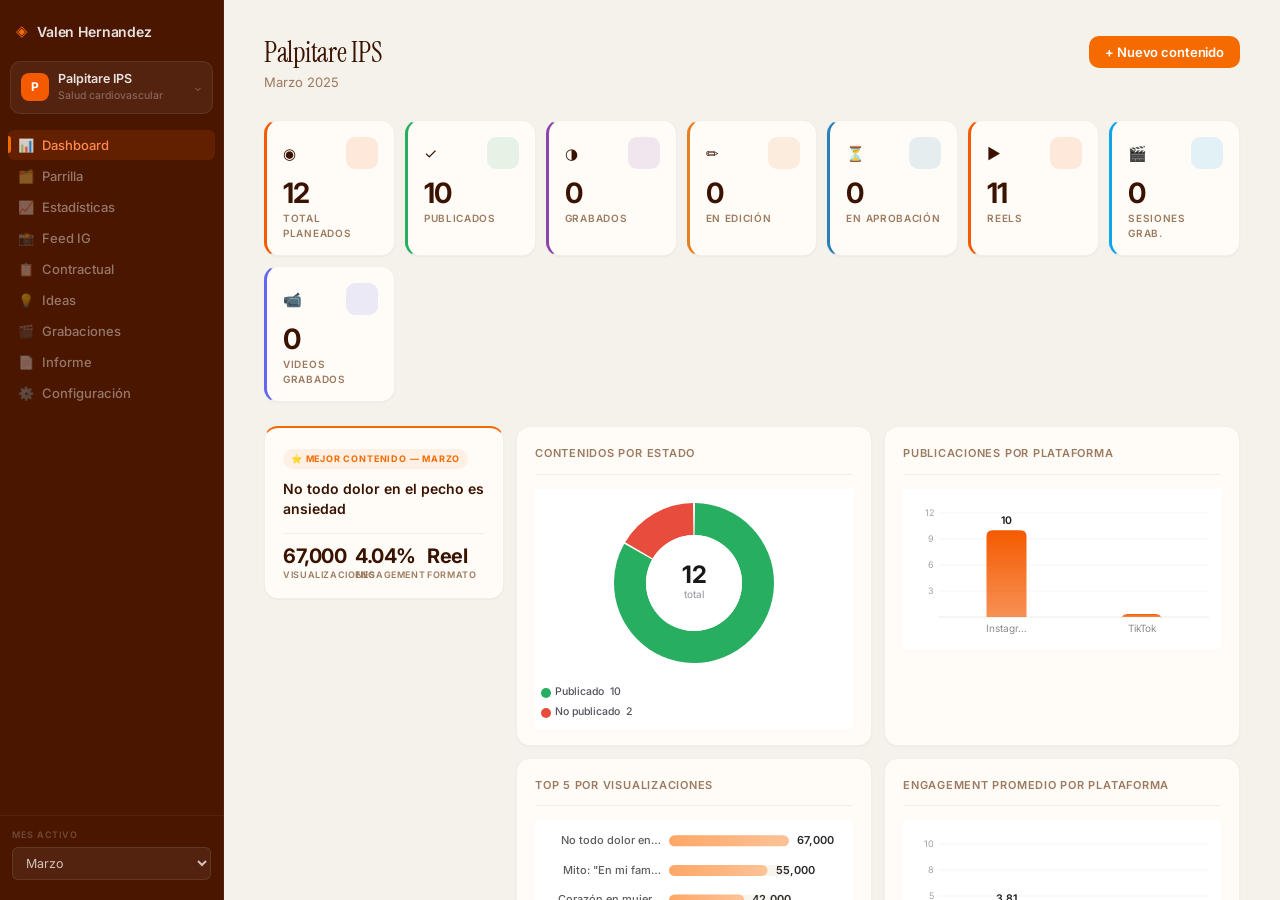
==== commit 7f27ba98: "3 correcciones puntuales: feed delete, SO→TikTok, cliente calendario - Feed: botones 🔄 reemplazar y " ====
--- a/index.html
+++ b/index.html
@@ -7,7 +7,7 @@
   <link rel="preconnect" href="https://fonts.googleapis.com" />
   <link rel="preconnect" href="https://fonts.gstatic.com" crossorigin />
   <link href="https://fonts.googleapis.com/css2?family=Instrument+Serif:ital@0;1&family=Inter:wght@300;400;500;600;700&display=swap" rel="stylesheet" />
-  <link rel="stylesheet" href="styles.css" />
+  <link rel="stylesheet" href="styles.css?v=3" />
 </head>
 <body>
 
@@ -676,6 +676,10 @@
           </select>
         </div>
       </div>
+      <div class="form-group" style="margin-top:8px;">
+        <label>PIN vista cliente <span style="font-weight:400;color:#A1A1AA;">(dejar vacío = sin contraseña)</span></label>
+        <input type="text" id="mClientPin" placeholder="Ej: 1234" maxlength="12" autocomplete="off">
+      </div>
     </div>
     <div class="modal-footer">
       <button class="btn-ghost"   onclick="closeModal('modal-marca')">Cancelar</button>
@@ -701,6 +705,74 @@
   </div>
 </div>
 
+<!-- ── MODAL CALENDARIO ─────────────────────────── -->
+<div class="modal-overlay" id="modal-calendar">
+  <div class="modal modal-sm">
+    <div class="modal-header">
+      <h2 class="modal-title">📅 Agregar al calendario</h2>
+      <button class="modal-close" onclick="closeModal('modal-calendar')">✕</button>
+    </div>
+    <div class="modal-body">
+      <div class="form-group">
+        <label>Tipo de evento</label>
+        <select id="calEventType">
+          <option>Publicación</option>
+          <option>Grabación</option>
+          <option>Reunión</option>
+          <option>Entrega</option>
+          <option>Revisión</option>
+          <option>Aprobación</option>
+        </select>
+      </div>
+      <div class="form-group">
+        <label>Título</label>
+        <input type="text" id="calTitle" placeholder="Nombre del evento" />
+      </div>
+      <div class="form-grid-2">
+        <div class="form-group">
+          <label>Fecha</label>
+          <input type="date" id="calDate" />
+        </div>
+        <div class="form-group">
+          <label>Hora</label>
+          <input type="time" id="calTime" value="10:00" />
+        </div>
+      </div>
+      <div class="form-grid-2">
+        <div class="form-group">
+          <label>Duración (minutos)</label>
+          <select id="calDuration">
+            <option value="30">30 min</option>
+            <option value="60" selected>1 hora</option>
+            <option value="90">1:30 h</option>
+            <option value="120">2 horas</option>
+            <option value="180">3 horas</option>
+            <option value="240">4 horas</option>
+          </select>
+        </div>
+        <div class="form-group">
+          <label>Recordatorio</label>
+          <select id="calReminder">
+            <option value="10">10 min antes</option>
+            <option value="30" selected>30 min antes</option>
+            <option value="60">1 hora antes</option>
+            <option value="1440">1 día antes</option>
+          </select>
+        </div>
+      </div>
+      <div class="form-group">
+        <label>Notas</label>
+        <textarea id="calNotes" rows="2" placeholder="Descripción opcional..."></textarea>
+      </div>
+    </div>
+    <div class="modal-footer">
+      <button class="btn-ghost" onclick="closeModal('modal-calendar')">Cancelar</button>
+      <button class="btn-secondary" onclick="downloadICS()" title="Descargar archivo .ics (Apple Calendar, Outlook)">⬇ Descargar .ics</button>
+      <button class="btn-primary" onclick="openGoogleCalendar()">📅 Abrir en Google Calendar</button>
+    </div>
+  </div>
+</div>
+
 <script src="script.js"></script>
 </body>
 </html>
--- a/styles.css
+++ b/styles.css
@@ -10,30 +10,30 @@
 
 /* ── Variables ── */
 :root {
-  /* Orange brand accent */
-  --orange:       #F45A00;
-  --orange-soft:  #FF7A30;
-  --orange-bg:    rgba(244,90,0,0.07);
-  --orange-border:rgba(244,90,0,0.18);
-
-  /* Neutral backgrounds */
-  --bg:           #F9F8F7;
-  --bg-2:         #F3F2F0;
-  --white:        #FFFFFF;
-
-  /* Sidebar */
-  --sidebar-bg:   #18181B;
+  /* Brand accent — warm orange */
+  --orange:       #F66B00;
+  --orange-soft:  #F2A060;
+  --orange-bg:    rgba(246,107,0,0.08);
+  --orange-border:rgba(246,107,0,0.20);
+
+  /* Warm cream backgrounds */
+  --bg:           #F5F1EB;
+  --bg-2:         #EDE8DF;
+  --white:        #FFFCF8;
+
+  /* Sidebar — café oscuro */
+  --sidebar-bg:   #4A1600;
   --sidebar-w:    224px;
 
-  /* Text */
-  --t-dark:       #18181B;
-  --t-mid:        #52525B;
-  --t-soft:       #A1A1AA;
-  --t-muted:      #D4D4D8;
-
-  /* Borders */
-  --border:       rgba(0,0,0,0.09);
-  --border-s:     rgba(0,0,0,0.05);
+  /* Text — warm browns */
+  --t-dark:       #3A1200;
+  --t-mid:        #6B3A22;
+  --t-soft:       #9C7A60;
+  --t-muted:      #C4A98E;
+
+  /* Borders — warm */
+  --border:       rgba(74,22,0,0.10);
+  --border-s:     rgba(74,22,0,0.06);
 
   /* Shadows */
   --sh-xs: 0 1px 2px rgba(0,0,0,0.04);
@@ -410,6 +410,23 @@
 }
 .btn-danger:hover { background: #D93025; color: #fff; }
 
+.btn-secondary {
+  display: inline-flex;
+  align-items: center;
+  gap: 6px;
+  padding: 8px 16px;
+  background: var(--bg-2);
+  color: var(--t-mid);
+  border: 1px solid var(--border);
+  border-radius: var(--r-md);
+  font-family: 'Inter', sans-serif;
+  font-size: 13px;
+  font-weight: 600;
+  cursor: pointer;
+  transition: all var(--t-fast);
+}
+.btn-secondary:hover { background: var(--border); color: var(--t-dark); }
+
 /* ══════════════════════════════════════════════
    KPI GRID
 ═══════════════════════════════════════════════ */
@@ -781,6 +798,7 @@
 .eb-idea          { background: #F8FAFC; color: #64748B; border: 1px solid rgba(100,116,139,0.12); }
 .eb-sin-editar    { background: #F8FAFC; color: #94A3B8; border: 1px solid rgba(148,163,184,0.15); }
 .eb-en-proceso    { background: #FFF7ED; color: #EA580C; border: 1px solid rgba(234,88,12,0.12); }
+.eb-entregado     { background: #ECFDF5; color: #0D9488; border: 1px solid rgba(13,148,136,0.15); }
 .eb-listo         { background: #ECFDF5; color: #059669; border: 1px solid rgba(5,150,105,0.12); }
 .eb-entregado     { background: #EFF6FF; color: #3B82F6; border: 1px solid rgba(59,130,246,0.12); }
 
@@ -809,6 +827,7 @@
 .btn-view  { background: #EFF6FF; color: #3B82F6; border-color: rgba(59,130,246,0.12); }
 .btn-edit  { background: #FFFBEB; color: #D97706; border-color: rgba(217,119,6,0.12); }
 .btn-stats { background: #F5F3FF; color: #7C3AED; border-color: rgba(124,58,237,0.12); }
+.btn-cal   { background: #FFF7ED; color: #059669; border-color: rgba(5,150,105,0.12); }
 .btn-del   { background: #FEF2F2; color: #DC2626; border-color: rgba(220,38,38,0.12); }
 .btn-action:hover { filter: brightness(0.90); transform: translateY(-1px); }
 
@@ -1028,6 +1047,18 @@
 }
 .platform-tab:hover { color: var(--t-dark); }
 .platform-tab.active { color: var(--orange); border-color: var(--orange); font-weight: 600; }
+
+/* Platform native color chips (badges/icons only) */
+.plat-chip {
+  display: inline-flex; align-items: center; gap: 3px;
+  font-size: 11px; font-weight: 600; padding: 2px 7px;
+  border-radius: var(--r-pill); border: 1px solid transparent;
+}
+.plat-chip.ig { color: #C13584; background: #FDF2F8; border-color: rgba(193,53,132,0.15); }
+.plat-chip.tk { color: #111111; background: #F5F5F5; border-color: rgba(0,0,0,0.10); }
+.plat-chip.fb { color: #1877F2; background: #EFF4FF; border-color: rgba(24,119,242,0.15); }
+.plat-chip.yt { color: #FF0000; background: #FFF0F0; border-color: rgba(255,0,0,0.12); }
+.plat-chip.li { color: #0A66C2; background: #EBF4FF; border-color: rgba(10,102,194,0.15); }
 
 .stats-form-grid { margin-top: 0; }
 .stats-engagement-box {
@@ -1134,6 +1165,33 @@
   margin-top: 4px;
 }
 .feed-upload-btn input { display: none; }
+
+/* Feed image overlay actions (delete / replace) */
+.feed-cell-img-wrap { position: relative; width: 100%; height: 100%; }
+.feed-cell-img-wrap img { width: 100%; height: 100%; object-fit: cover; display: block; }
+.feed-img-actions {
+  position: absolute; top: 4px; right: 4px;
+  display: flex; gap: 3px;
+  opacity: 0; transition: opacity 0.15s;
+}
+.feed-cell:hover .feed-img-actions { opacity: 1; }
+.feed-img-btn {
+  position: relative;
+  display: flex; align-items: center; justify-content: center;
+  width: 26px; height: 26px;
+  border-radius: 6px;
+  background: rgba(0,0,0,0.65);
+  color: #fff; font-size: 13px;
+  cursor: pointer; border: none;
+  backdrop-filter: blur(3px);
+  transition: background 0.12s;
+}
+.feed-img-btn:hover { background: rgba(0,0,0,0.85); }
+.feed-img-btn input[type=file] {
+  position: absolute; inset: 0; opacity: 0;
+  cursor: pointer; font-size: 0; width: 100%;
+}
+
 .feed-cell-num {
   position: absolute;
   top: 5px; left: 5px;
